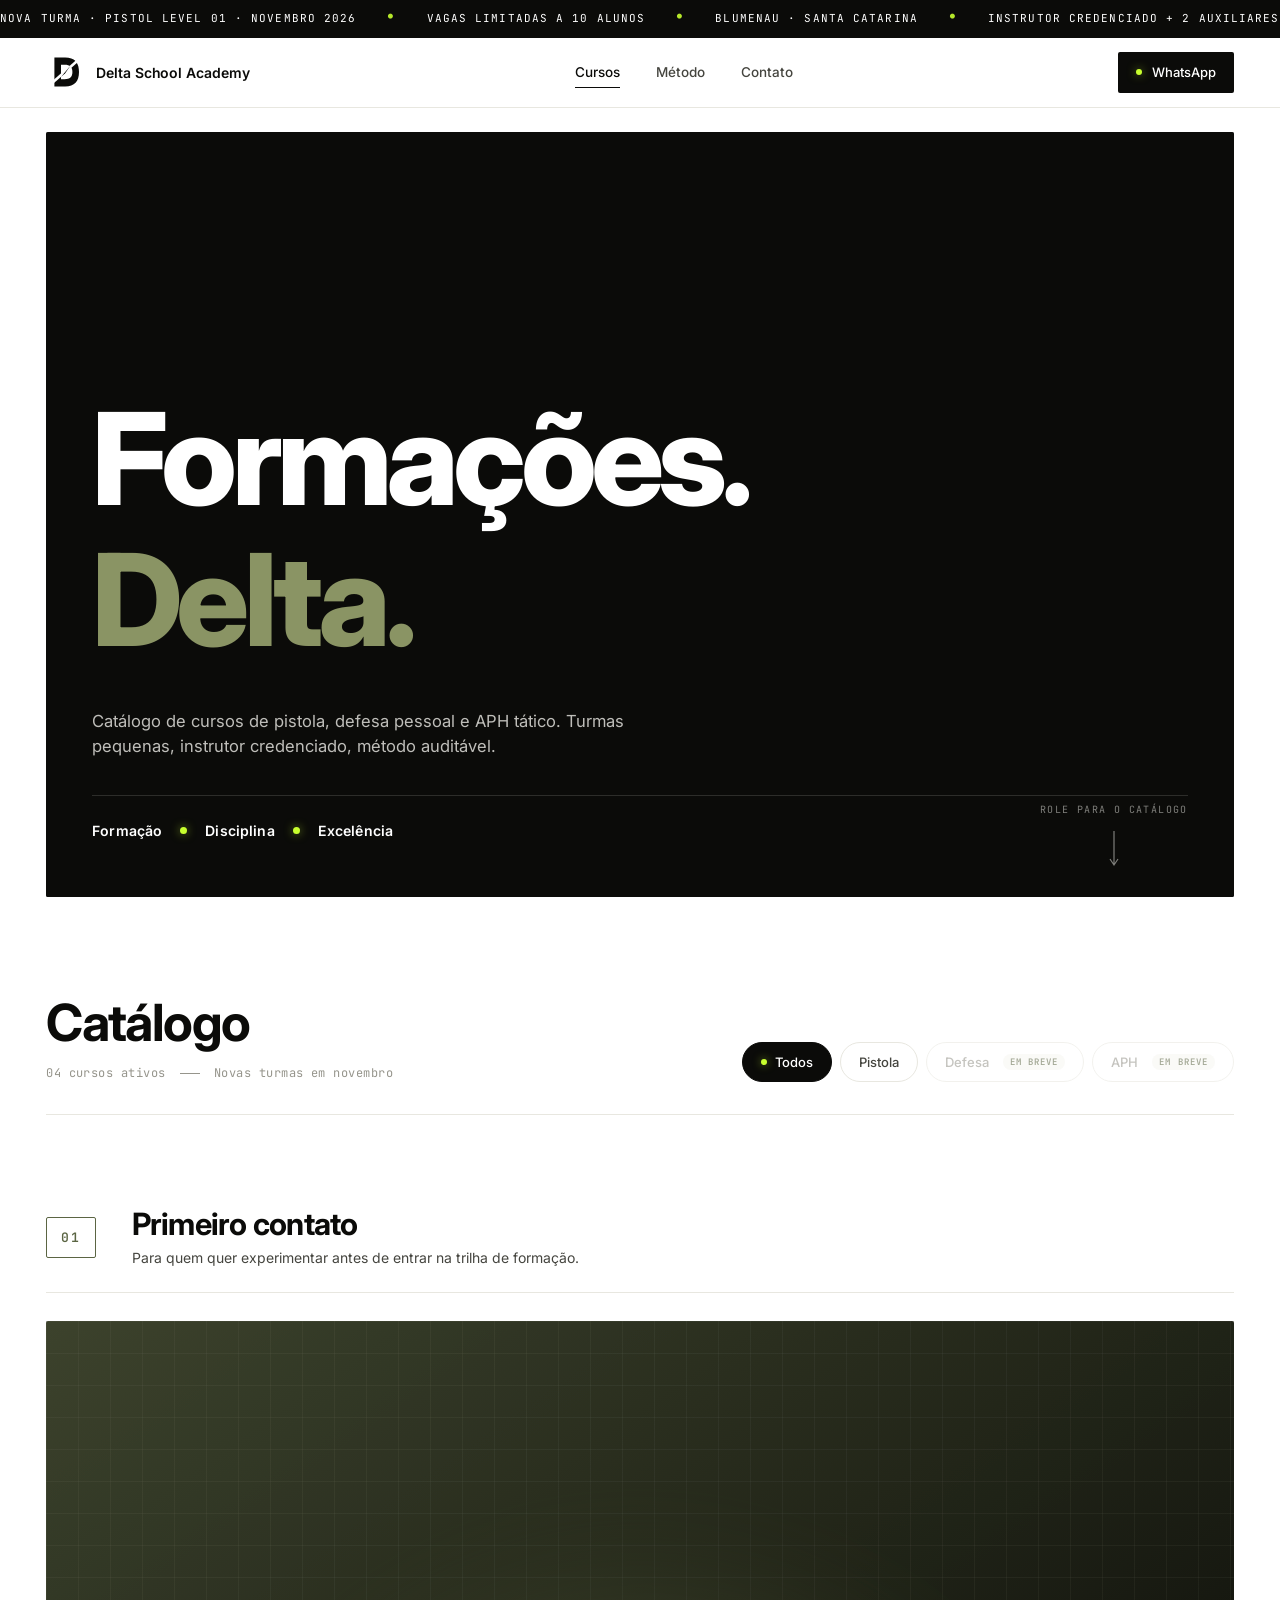
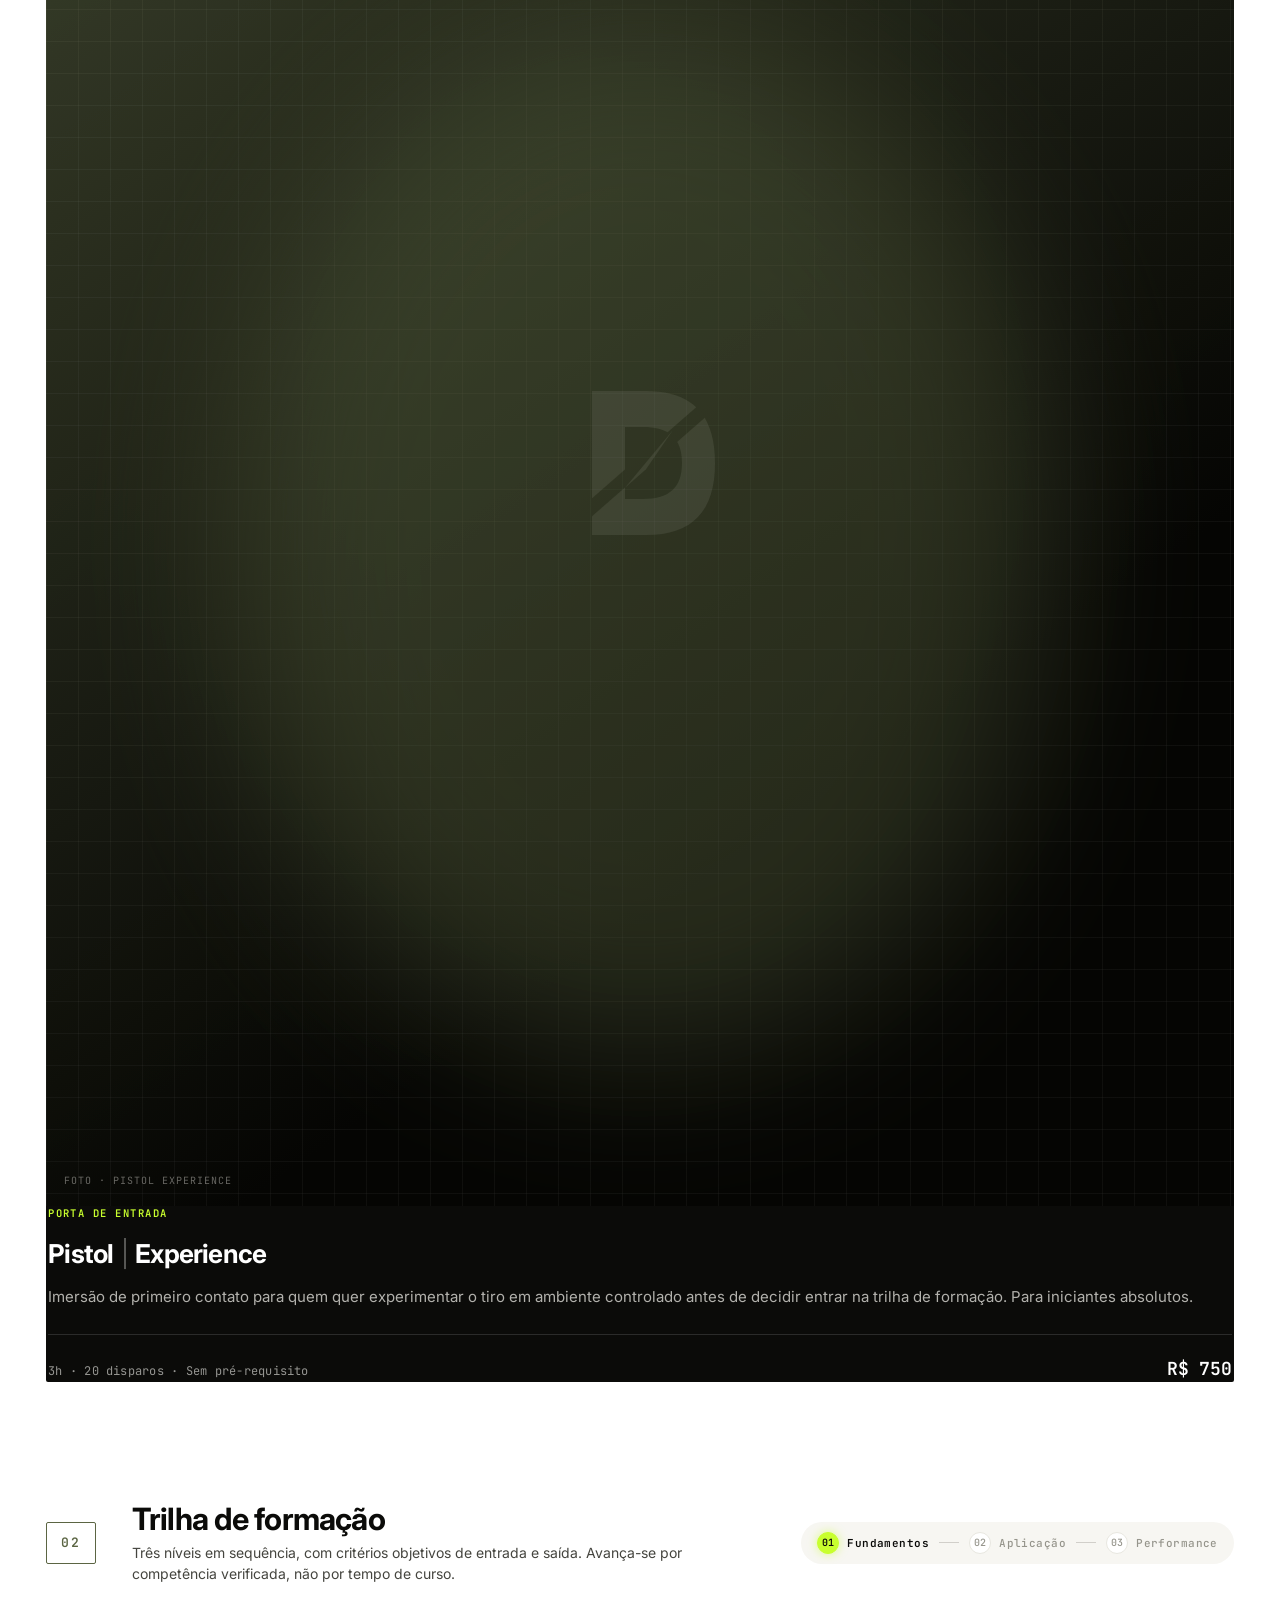
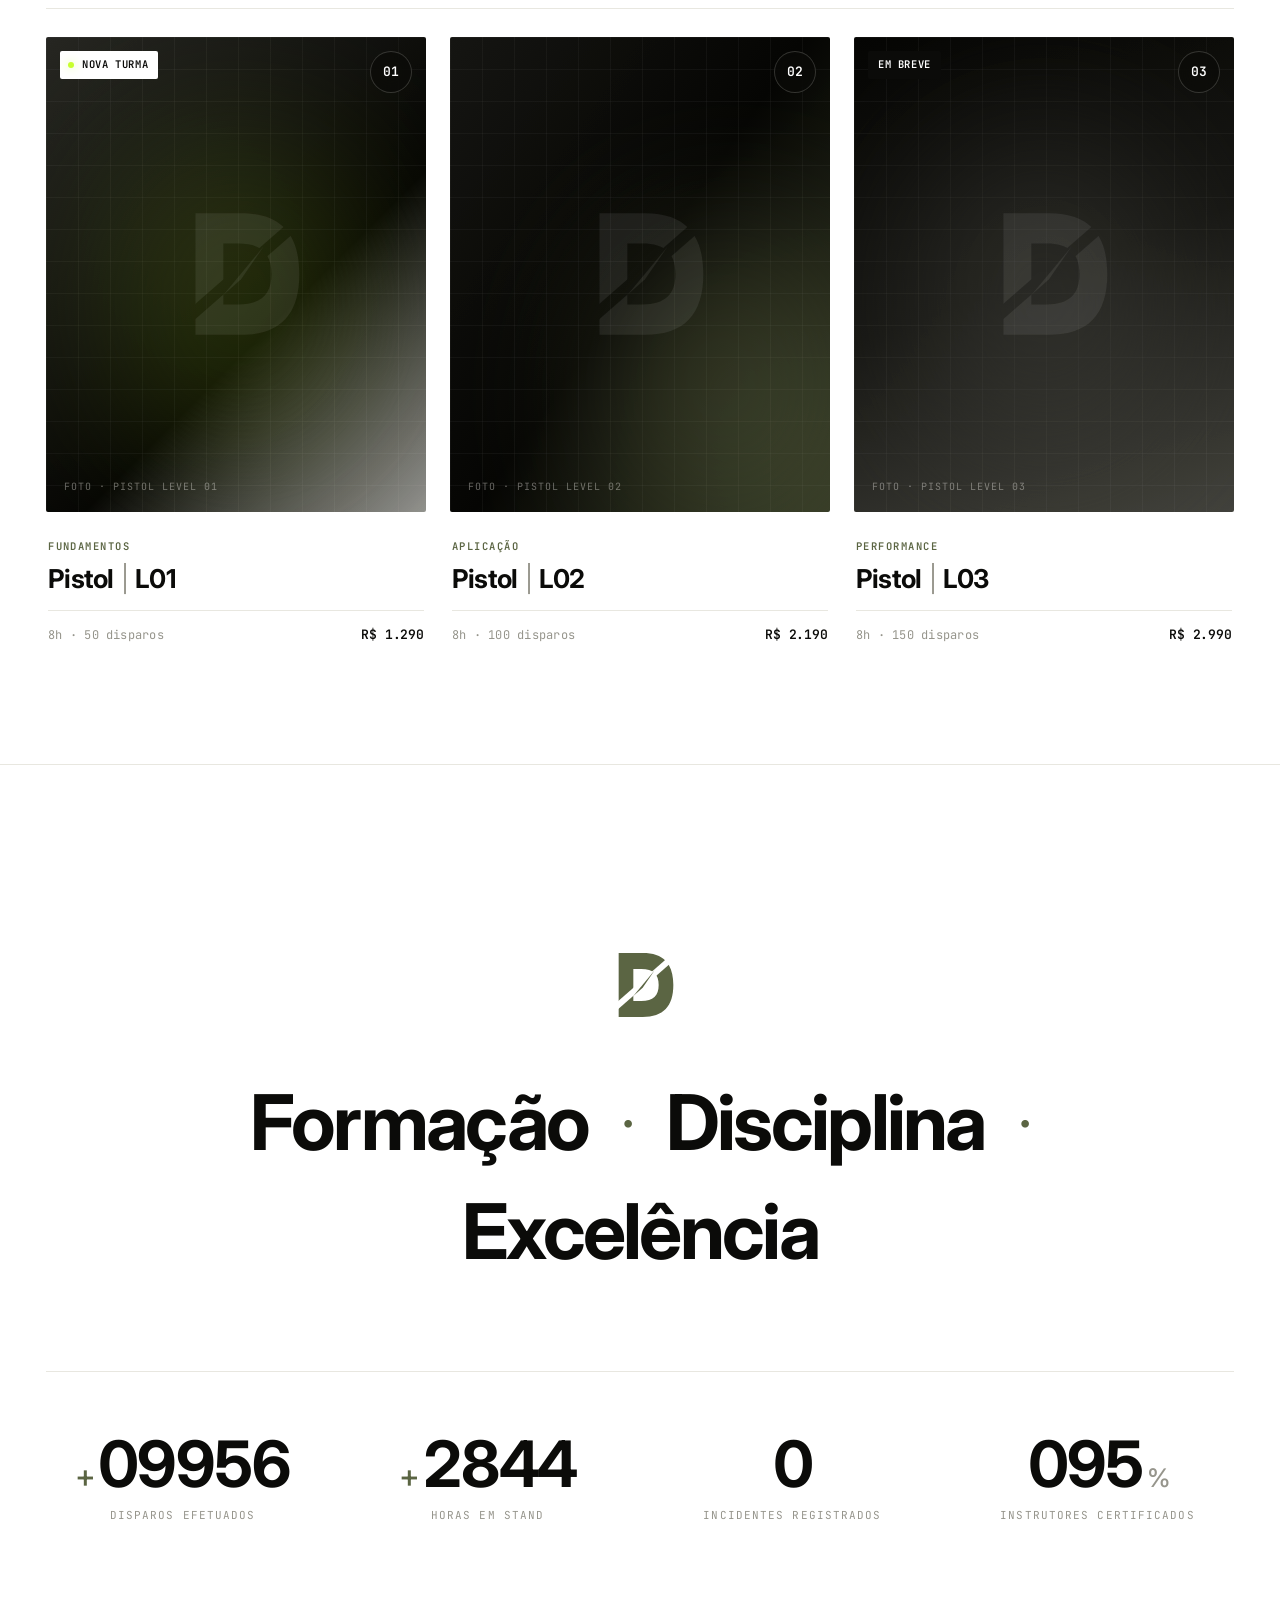
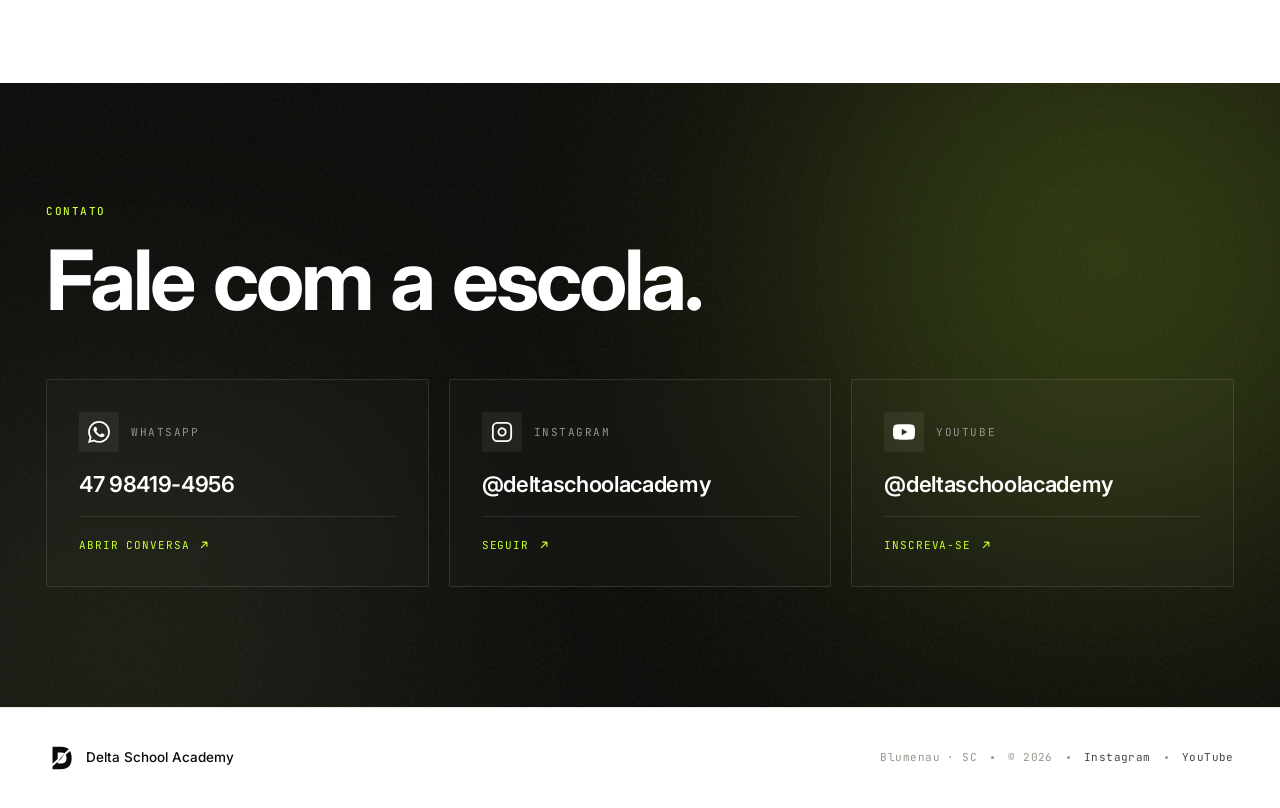
==== index.html @ 6f52a90b "Add files via upload" ====
<!DOCTYPE html>
<html lang="pt-BR">
<head>
<meta charset="UTF-8">
<meta name="viewport" content="width=device-width, initial-scale=1.0">
<title>Delta School Academy</title>
<link rel="preconnect" href="https://fonts.googleapis.com">
<link rel="preconnect" href="https://fonts.gstatic.com" crossorigin>
<link rel="stylesheet" href="https://fonts.googleapis.com/css2?family=Inter:wght@300;400;500;600;700;800;900&family=JetBrains+Mono:wght@400;500;600&display=swap">
<link rel="stylesheet" href="styles.css">
</head>
<body>

<!-- Custom cursor -->
<div class="cursor" id="cursor">
  <div class="cursor-dot"></div>
  <div class="cursor-ring"></div>
</div>

<!-- Loading overlay -->
<div class="loader" id="loader">
  <div class="loader-bar"><div class="loader-fill"></div></div>
  <div class="loader-text">
    <span class="loader-brand">DELTA SCHOOL ACADEMY</span>
    <span class="loader-count" id="loaderCount">00</span>
  </div>
</div>

<!-- Marquee ticker -->
<div class="ticker">
  <div class="ticker-track">
    <span>Nova turma · Pistol Level 01 · Novembro 2026</span>
    <span class="ticker-dot">●</span>
    <span>Vagas limitadas a 10 alunos</span>
    <span class="ticker-dot">●</span>
    <span>Blumenau · Santa Catarina</span>
    <span class="ticker-dot">●</span>
    <span>Instrutor credenciado + 2 auxiliares</span>
    <span class="ticker-dot">●</span>
    <span>Nova turma · Pistol Level 01 · Novembro 2026</span>
    <span class="ticker-dot">●</span>
    <span>Vagas limitadas a 10 alunos</span>
    <span class="ticker-dot">●</span>
    <span>Blumenau · Santa Catarina</span>
    <span class="ticker-dot">●</span>
    <span>Instrutor credenciado + 2 auxiliares</span>
    <span class="ticker-dot">●</span>
  </div>
</div>

<header class="nav">
  <div class="nav-inner">
    <a href="index.html" class="brand">
      <svg class="brand-mark-svg" viewBox="0 0 120 120" xmlns="http://www.w3.org/2000/svg">
        <clipPath id="cu00"><polygon points="-12,-12 132,-12 132,-7.3 -12,118.4"/></clipPath>
        <clipPath id="cl00"><polygon points="-12,130.4 132,4.7 132,132 -12,132"/></clipPath>
        <path d="M28 12 H64 C95 12 110 28 110 60 C110 92 95 108 64 108 H28 Z M50 36 H62 C80 36 88 44 88 60 C88 76 80 84 62 84 H50 Z" fill-rule="evenodd" fill="currentColor" clip-path="url(#cu00)"/>
        <path d="M28 12 H64 C95 12 110 28 110 60 C110 92 95 108 64 108 H28 Z M50 36 H62 C80 36 88 44 88 60 C88 76 80 84 62 84 H50 Z" fill-rule="evenodd" fill="currentColor" clip-path="url(#cl00)"/>
        <polygon points="50,76.5 82,38 64,64.1" fill="currentColor"/>
      </svg>
      <span class="brand-wordmark">
        <span class="brand-name">Delta School Academy</span>
      </span>
    </a>
    <nav class="nav-links">
      <a href="index.html" class="active" data-hover>Cursos</a>
      <a href="#metodo" data-hover>Método</a>
      <a href="#contato" data-hover>Contato</a>
    </nav>
    <a href="https://wa.me/5547984194956" class="nav-cta" data-hover>
      <span class="dot-neon"></span>
      WhatsApp
    </a>
  </div>
</header>

<main>

  <!-- Vitrine hero -->
  <section class="vitrine">

    <!-- Hero cinematográfico com equipe -->
    <div class="hero-stage">
      <div class="hero-photos">
        <div class="hero-photo hero-photo-1" style="background-image: url('img/instrutor-1.jpg');"></div>
        <div class="hero-photo hero-photo-2" style="background-image: url('img/instrutor-3.jpg');"></div>
        <div class="hero-photo hero-photo-3" style="background-image: url('img/instrutor-2.jpg');"></div>
      </div>
      <div class="hero-overlay"></div>
      <div class="hero-content">
        <h1 class="hero-main">
          <span class="hero-line hero-line-1"><span>Formações.</span></span>
          <span class="hero-line hero-line-2"><span>Delta.</span></span>
        </h1>
        <p class="hero-lede fade-up delay-3">
          Catálogo de cursos de pistola, defesa pessoal e APH tático. Turmas pequenas, instrutor credenciado, método auditável.
        </p>
        <div class="hero-motto fade-up delay-3">
          <span class="motto-item">Formação</span>
          <span class="motto-dot"></span>
          <span class="motto-item">Disciplina</span>
          <span class="motto-dot"></span>
          <span class="motto-item">Excelência</span>
        </div>
      </div>
      <div class="hero-scroll fade-up delay-3">
        <span>Role para o catálogo</span>
        <svg width="12" height="40" viewBox="0 0 12 40" fill="none"><path d="M6 2 V 36 M2 30 L6 36 L10 30" stroke="currentColor" stroke-width="1.2"/></svg>
      </div>
    </div>

    <div class="vitrine-head">
      <div class="vitrine-head-left">
        <h2 class="vitrine-title-sm">Catálogo</h2>
        <div class="vitrine-sub">
          <span class="sub-count">04 cursos ativos</span>
          <span class="sub-sep"></span>
          <span class="sub-updated">Novas turmas em novembro</span>
        </div>
      </div>
      <div class="vitrine-head-right">
        <div class="filter-chips">
          <button class="chip active" data-hover>
            <span class="chip-dot"></span>
            Todos
          </button>
          <button class="chip" data-hover>Pistola</button>
          <button class="chip chip-soon" data-hover disabled>Defesa <span class="chip-soon-tag">em breve</span></button>
          <button class="chip chip-soon" data-hover disabled>APH <span class="chip-soon-tag">em breve</span></button>
        </div>
      </div>
    </div>

    <!-- Seção 01: Primeiro contato -->
    <div class="section-divider">
      <div class="divider-head">
        <span class="divider-tag">01</span>
        <div>
          <h3 class="divider-title">Primeiro contato</h3>
          <p class="divider-sub">Para quem quer experimentar antes de entrar na trilha de formação.</p>
        </div>
      </div>
    </div>

    <!-- Experience destacado em formato wide -->
    <div class="feature-grid">
      <a href="curso.html" class="product product-feature reveal" data-hover>
        <div class="product-media product-media-wide">
          <div class="product-img ph-2">
            <div class="ph-grid"></div>
            <div class="ph-glow"></div>
            <svg class="ph-mark" viewBox="0 0 120 120" xmlns="http://www.w3.org/2000/svg">
              <clipPath id="p2u"><polygon points="-12,-12 132,-12 132,-7.3 -12,118.4"/></clipPath>
              <clipPath id="p2l"><polygon points="-12,130.4 132,4.7 132,132 -12,132"/></clipPath>
              <path d="M28 12 H64 C95 12 110 28 110 60 C110 92 95 108 64 108 H28 Z M50 36 H62 C80 36 88 44 88 60 C88 76 80 84 62 84 H50 Z" fill-rule="evenodd" fill="currentColor" clip-path="url(#p2u)"/>
              <path d="M28 12 H64 C95 12 110 28 110 60 C110 92 95 108 64 108 H28 Z M50 36 H62 C80 36 88 44 88 60 C88 76 80 84 62 84 H50 Z" fill-rule="evenodd" fill="currentColor" clip-path="url(#p2l)"/>
              <polygon points="50,76.5 82,38 64,64.1" fill="currentColor"/>
            </svg>
            <span class="ph-label">foto · pistol experience</span>
          </div>
          <div class="product-overlay">
            <span class="product-hover-cta">
              Ver curso
              <svg width="14" height="14" viewBox="0 0 24 24" fill="none" stroke="currentColor" stroke-width="2"><path d="M7 17L17 7M17 7H9M17 7V15"/></svg>
            </span>
          </div>
        </div>
        <div class="product-info product-info-feature">
          <span class="product-kicker">Porta de entrada</span>
          <h3 class="product-name product-name-xl">
            Pistol <span class="pipe">|</span> Experience
          </h3>
          <p class="product-feature-desc">Imersão de primeiro contato para quem quer experimentar o tiro em ambiente controlado antes de decidir entrar na trilha de formação. Para iniciantes absolutos.</p>
          <div class="product-foot">
            <span class="product-duration">3h · 20 disparos · Sem pré-requisito</span>
            <span class="product-price">R$ 750</span>
          </div>
        </div>
      </a>
    </div>

    <!-- Seção 02: Trilha -->
    <div class="section-divider section-divider-trilha">
      <div class="divider-head">
        <span class="divider-tag">02</span>
        <div>
          <h3 class="divider-title">Trilha de formação</h3>
          <p class="divider-sub">Três níveis em sequência, com critérios objetivos de entrada e saída. Avança-se por competência verificada, não por tempo de curso.</p>
        </div>
        <div class="divider-track">
          <span class="track-step active"><span class="track-num">01</span>Fundamentos</span>
          <span class="track-line"></span>
          <span class="track-step"><span class="track-num">02</span>Aplicação</span>
          <span class="track-line"></span>
          <span class="track-step"><span class="track-num">03</span>Performance</span>
        </div>
      </div>
    </div>

    <div class="vitrine-grid vitrine-grid-trilha">

      <!-- Level 01 -->
      <a href="curso.html" class="product reveal" data-hover style="--i: 0">
        <div class="product-media">
          <div class="product-badge">
            <span class="dot-neon pulse"></span>
            Nova turma
          </div>
          <div class="product-img ph-1">
            <div class="ph-grid"></div>
            <div class="ph-glow"></div>
            <svg class="ph-mark" viewBox="0 0 120 120" xmlns="http://www.w3.org/2000/svg">
              <clipPath id="p1u"><polygon points="-12,-12 132,-12 132,-7.3 -12,118.4"/></clipPath>
              <clipPath id="p1l"><polygon points="-12,130.4 132,4.7 132,132 -12,132"/></clipPath>
              <path d="M28 12 H64 C95 12 110 28 110 60 C110 92 95 108 64 108 H28 Z M50 36 H62 C80 36 88 44 88 60 C88 76 80 84 62 84 H50 Z" fill-rule="evenodd" fill="currentColor" clip-path="url(#p1u)"/>
              <path d="M28 12 H64 C95 12 110 28 110 60 C110 92 95 108 64 108 H28 Z M50 36 H62 C80 36 88 44 88 60 C88 76 80 84 62 84 H50 Z" fill-rule="evenodd" fill="currentColor" clip-path="url(#p1l)"/>
              <polygon points="50,76.5 82,38 64,64.1" fill="currentColor"/>
            </svg>
            <span class="ph-label">foto · pistol level 01</span>
          </div>
          <div class="product-overlay">
            <span class="product-hover-cta">
              Ver curso
              <svg width="14" height="14" viewBox="0 0 24 24" fill="none" stroke="currentColor" stroke-width="2"><path d="M7 17L17 7M17 7H9M17 7V15"/></svg>
            </span>
          </div>
          <div class="product-level-mark"><span>01</span></div>
        </div>
        <div class="product-info">
          <span class="product-kicker">Fundamentos</span>
          <h3 class="product-name">
            Pistol <span class="pipe">|</span> L01
          </h3>
          <div class="product-foot">
            <span class="product-duration">8h · 50 disparos</span>
            <span class="product-price">R$ 1.290</span>
          </div>
        </div>
      </a>

      <!-- Level 02 -->
      <a href="curso.html" class="product reveal" data-hover style="--i: 1">
        <div class="product-media">
          <div class="product-img ph-3">
            <div class="ph-grid"></div>
            <div class="ph-glow"></div>
            <svg class="ph-mark" viewBox="0 0 120 120" xmlns="http://www.w3.org/2000/svg">
              <clipPath id="p3u"><polygon points="-12,-12 132,-12 132,-7.3 -12,118.4"/></clipPath>
              <clipPath id="p3l"><polygon points="-12,130.4 132,4.7 132,132 -12,132"/></clipPath>
              <path d="M28 12 H64 C95 12 110 28 110 60 C110 92 95 108 64 108 H28 Z M50 36 H62 C80 36 88 44 88 60 C88 76 80 84 62 84 H50 Z" fill-rule="evenodd" fill="currentColor" clip-path="url(#p3u)"/>
              <path d="M28 12 H64 C95 12 110 28 110 60 C110 92 95 108 64 108 H28 Z M50 36 H62 C80 36 88 44 88 60 C88 76 80 84 62 84 H50 Z" fill-rule="evenodd" fill="currentColor" clip-path="url(#p3l)"/>
              <polygon points="50,76.5 82,38 64,64.1" fill="currentColor"/>
            </svg>
            <span class="ph-label">foto · pistol level 02</span>
          </div>
          <div class="product-overlay">
            <span class="product-hover-cta">
              Ver curso
              <svg width="14" height="14" viewBox="0 0 24 24" fill="none" stroke="currentColor" stroke-width="2"><path d="M7 17L17 7M17 7H9M17 7V15"/></svg>
            </span>
          </div>
          <div class="product-level-mark"><span>02</span></div>
        </div>
        <div class="product-info">
          <span class="product-kicker">Aplicação</span>
          <h3 class="product-name">
            Pistol <span class="pipe">|</span> L02
          </h3>
          <div class="product-foot">
            <span class="product-duration">8h · 100 disparos</span>
            <span class="product-price">R$ 2.190</span>
          </div>
        </div>
      </a>

      <!-- Level 03 -->
      <a href="curso.html" class="product reveal" data-hover style="--i: 2">
        <div class="product-media">
          <div class="product-badge product-badge-dark">Em breve</div>
          <div class="product-img ph-4">
            <div class="ph-grid"></div>
            <div class="ph-glow"></div>
            <svg class="ph-mark" viewBox="0 0 120 120" xmlns="http://www.w3.org/2000/svg">
              <clipPath id="p4u"><polygon points="-12,-12 132,-12 132,-7.3 -12,118.4"/></clipPath>
              <clipPath id="p4l"><polygon points="-12,130.4 132,4.7 132,132 -12,132"/></clipPath>
              <path d="M28 12 H64 C95 12 110 28 110 60 C110 92 95 108 64 108 H28 Z M50 36 H62 C80 36 88 44 88 60 C88 76 80 84 62 84 H50 Z" fill-rule="evenodd" fill="currentColor" clip-path="url(#p4u)"/>
              <path d="M28 12 H64 C95 12 110 28 110 60 C110 92 95 108 64 108 H28 Z M50 36 H62 C80 36 88 44 88 60 C88 76 80 84 62 84 H50 Z" fill-rule="evenodd" fill="currentColor" clip-path="url(#p4l)"/>
              <polygon points="50,76.5 82,38 64,64.1" fill="currentColor"/>
            </svg>
            <span class="ph-label">foto · pistol level 03</span>
          </div>
          <div class="product-overlay">
            <span class="product-hover-cta">
              Ver curso
              <svg width="14" height="14" viewBox="0 0 24 24" fill="none" stroke="currentColor" stroke-width="2"><path d="M7 17L17 7M17 7H9M17 7V15"/></svg>
            </span>
          </div>
          <div class="product-level-mark"><span>03</span></div>
        </div>
        <div class="product-info">
          <span class="product-kicker">Performance</span>
          <h3 class="product-name">
            Pistol <span class="pipe">|</span> L03
          </h3>
          <div class="product-foot">
            <span class="product-duration">8h · 150 disparos</span>
            <span class="product-price">R$ 2.990</span>
          </div>
        </div>
      </a>

    </div>

  </section>

  <!-- Big statement -->
  <section class="statement" id="metodo">
    <div class="statement-inner">
      <div class="statement-mark reveal">
        <svg viewBox="0 0 120 120" xmlns="http://www.w3.org/2000/svg">
          <clipPath id="scu"><polygon points="-12,-12 132,-12 132,-7.3 -12,118.4"/></clipPath>
          <clipPath id="scl"><polygon points="-12,130.4 132,4.7 132,132 -12,132"/></clipPath>
          <path d="M28 12 H64 C95 12 110 28 110 60 C110 92 95 108 64 108 H28 Z M50 36 H62 C80 36 88 44 88 60 C88 76 80 84 62 84 H50 Z" fill-rule="evenodd" fill="currentColor" clip-path="url(#scu)"/>
          <path d="M28 12 H64 C95 12 110 28 110 60 C110 92 95 108 64 108 H28 Z M50 36 H62 C80 36 88 44 88 60 C88 76 80 84 62 84 H50 Z" fill-rule="evenodd" fill="currentColor" clip-path="url(#scl)"/>
          <polygon points="50,76.5 82,38 64,64.1" fill="currentColor"/>
        </svg>
      </div>
      <h2 class="statement-text motto">
        <span class="motto-word">Formação</span>
        <span class="motto-sep">·</span>
        <span class="motto-word">Disciplina</span>
        <span class="motto-sep">·</span>
        <span class="motto-word">Excelência</span>
      </h2>
      <div class="statement-numbers">
        <div class="stat-item reveal">
          <span class="stat-num"><span class="stat-plus">+</span><span data-count="10500">00000</span></span>
          <span class="stat-label">Disparos efetuados</span>
        </div>
        <div class="stat-item reveal">
          <span class="stat-num"><span class="stat-plus">+</span><span data-count="3000">0000</span></span>
          <span class="stat-label">Horas em stand</span>
        </div>
        <div class="stat-item reveal">
          <span class="stat-num"><span data-count="0">0</span></span>
          <span class="stat-label">Incidentes registrados</span>
        </div>
        <div class="stat-item reveal">
          <span class="stat-num"><span data-count="100">000</span><span class="stat-pct">%</span></span>
          <span class="stat-label">Instrutores certificados</span>
        </div>
      </div>
    </div>
  </section>

  <!-- Contact strip with neon accent -->
  <section class="strip-contact" id="contato">
    <div class="strip-bg">
      <div class="noise"></div>
    </div>
    <div class="strip-inner">
      <div class="strip-top">
        <span class="eyebrow eyebrow-neon">Contato</span>
        <h2 class="strip-title split-words">Fale com a escola.</h2>
      </div>

      <div class="contact-row">
        <a href="https://wa.me/5547984194956" class="contact-item" data-hover>
          <div class="contact-item-head">
            <span class="contact-ico">
              <svg width="22" height="22" viewBox="0 0 24 24" fill="currentColor"><path d="M17.472 14.382c-.297-.149-1.758-.867-2.03-.967-.273-.099-.471-.148-.67.15-.197.297-.767.966-.94 1.164-.173.199-.347.223-.644.075-.297-.15-1.255-.463-2.39-1.475-.883-.788-1.48-1.761-1.653-2.059-.173-.297-.018-.458.13-.606.134-.133.298-.347.446-.52.149-.174.198-.298.298-.497.099-.198.05-.371-.025-.52-.075-.149-.669-1.612-.916-2.207-.242-.579-.487-.5-.669-.51-.173-.008-.371-.01-.57-.01-.198 0-.52.074-.792.372-.272.297-1.04 1.016-1.04 2.479 0 1.462 1.065 2.875 1.213 3.074.149.198 2.096 3.2 5.077 4.487.709.306 1.263.489 1.694.625.712.227 1.36.195 1.871.118.571-.085 1.758-.719 2.006-1.413.248-.694.248-1.289.173-1.413-.074-.124-.272-.198-.57-.347m-5.421 7.403h-.004a9.87 9.87 0 01-5.031-1.378l-.361-.214-3.741.982.998-3.648-.235-.374a9.86 9.86 0 01-1.51-5.26c.001-5.45 4.436-9.884 9.888-9.884 2.64 0 5.122 1.03 6.988 2.898a9.825 9.825 0 012.893 6.994c-.003 5.45-4.437 9.884-9.885 9.884m8.413-18.297A11.815 11.815 0 0012.05 0C5.495 0 .16 5.335.157 11.892c0 2.096.547 4.142 1.588 5.945L.057 24l6.305-1.654a11.882 11.882 0 005.683 1.448h.005c6.554 0 11.89-5.335 11.893-11.893a11.821 11.821 0 00-3.48-8.413z"/></svg>
            </span>
            <span class="contact-label">WhatsApp</span>
          </div>
          <span class="contact-value">47 98419-4956</span>
          <span class="contact-cta">
            Abrir conversa
            <svg width="14" height="14" viewBox="0 0 24 24" fill="none" stroke="currentColor" stroke-width="2"><path d="M7 17L17 7M17 7H9M17 7V15"/></svg>
          </span>
        </a>

        <a href="https://instagram.com/deltaschoolacademy" target="_blank" rel="noopener" class="contact-item" data-hover>
          <div class="contact-item-head">
            <span class="contact-ico">
              <svg width="22" height="22" viewBox="0 0 24 24" fill="none" stroke="currentColor" stroke-width="2"><rect x="2" y="2" width="20" height="20" rx="5"/><path d="M16 11.37A4 4 0 1112.63 8 4 4 0 0116 11.37z"/><line x1="17.5" y1="6.5" x2="17.51" y2="6.5"/></svg>
            </span>
            <span class="contact-label">Instagram</span>
          </div>
          <span class="contact-value">@deltaschoolacademy</span>
          <span class="contact-cta">
            Seguir
            <svg width="14" height="14" viewBox="0 0 24 24" fill="none" stroke="currentColor" stroke-width="2"><path d="M7 17L17 7M17 7H9M17 7V15"/></svg>
          </span>
        </a>

        <a href="https://youtube.com/@deltaschoolacademy" target="_blank" rel="noopener" class="contact-item" data-hover>
          <div class="contact-item-head">
            <span class="contact-ico">
              <svg width="22" height="22" viewBox="0 0 24 24" fill="currentColor"><path d="M23.498 6.186a3.016 3.016 0 00-2.122-2.136C19.505 3.545 12 3.545 12 3.545s-7.505 0-9.377.505A3.017 3.017 0 00.502 6.186C0 8.07 0 12 0 12s0 3.93.502 5.814a3.016 3.016 0 002.122 2.136c1.871.505 9.376.505 9.376.505s7.505 0 9.377-.505a3.015 3.015 0 002.122-2.136C24 15.93 24 12 24 12s0-3.93-.502-5.814zM9.545 15.568V8.432L15.818 12l-6.273 3.568z"/></svg>
            </span>
            <span class="contact-label">YouTube</span>
          </div>
          <span class="contact-value">@deltaschoolacademy</span>
          <span class="contact-cta">
            Inscreva-se
            <svg width="14" height="14" viewBox="0 0 24 24" fill="none" stroke="currentColor" stroke-width="2"><path d="M7 17L17 7M17 7H9M17 7V15"/></svg>
          </span>
        </a>
      </div>
    </div>
  </section>

</main>

<footer class="footer-min">
  <div class="footer-min-inner">
    <div class="footer-min-brand">
      <svg class="brand-mark-svg sm" viewBox="0 0 120 120" xmlns="http://www.w3.org/2000/svg">
        <clipPath id="fcu"><polygon points="-12,-12 132,-12 132,-7.3 -12,118.4"/></clipPath>
        <clipPath id="fcl"><polygon points="-12,130.4 132,4.7 132,132 -12,132"/></clipPath>
        <path d="M28 12 H64 C95 12 110 28 110 60 C110 92 95 108 64 108 H28 Z M50 36 H62 C80 36 88 44 88 60 C88 76 80 84 62 84 H50 Z" fill-rule="evenodd" fill="currentColor" clip-path="url(#fcu)"/>
        <path d="M28 12 H64 C95 12 110 28 110 60 C110 92 95 108 64 108 H28 Z M50 36 H62 C80 36 88 44 88 60 C88 76 80 84 62 84 H50 Z" fill-rule="evenodd" fill="currentColor" clip-path="url(#fcl)"/>
        <polygon points="50,76.5 82,38 64,64.1" fill="currentColor"/>
      </svg>
      <span>Delta School Academy</span>
    </div>
    <div class="footer-min-meta">
      <span>Blumenau · SC</span>
      <span class="dot-sep"></span>
      <span>© 2026</span>
      <span class="dot-sep"></span>
      <a href="https://instagram.com/deltaschoolacademy" target="_blank" data-hover>Instagram</a>
      <span class="dot-sep"></span>
      <a href="https://youtube.com/@deltaschoolacademy" target="_blank" data-hover>YouTube</a>
    </div>
  </div>
</footer>

<script src="script.js"></script>

</body>
</html>
---- styles.css ----
/* ============================================
   Delta School Academy — Vitrine v3
   Animated · minimalist · white dominant
   ============================================ */
:root {
  --ink: #0B0B09;
  --ink-soft: #45453F;
  --ink-mute: #96958C;
  --paper: #FFFFFF;
  --paper-dim: #F7F6F2;
  --paper-line: #ECEBE4;
  --olive: #5B6543;
  --olive-light: #8A9464;
  --olive-dim: #3F4530;
  --neon: #C8FF2E;
  --neon-glow: rgba(200, 255, 46, 0.55);
  --line: #E8E7E0;

  --f-sans: 'Inter', 'Helvetica Neue', Helvetica, Arial, sans-serif;
  --f-mono: 'JetBrains Mono', ui-monospace, Menlo, Consolas, monospace;

  --max-w: 1480px;
  --gutter: clamp(20px, 3.6vw, 56px);
  --ease: cubic-bezier(0.65, 0.05, 0.36, 1);
  --ease-out: cubic-bezier(0.16, 1, 0.3, 1);
  --ease-smooth: cubic-bezier(0.25, 1, 0.5, 1);
}

* { box-sizing: border-box; margin: 0; padding: 0; }
html { scroll-behavior: smooth; }

body {
  background: var(--paper);
  color: var(--ink);
  font-family: var(--f-sans);
  font-weight: 400;
  font-size: 16px;
  line-height: 1.5;
  -webkit-font-smoothing: antialiased;
  -moz-osx-font-smoothing: grayscale;
  text-rendering: optimizeLegibility;
  overflow-x: hidden;
}

.cursor { display: none !important; }

a { color: inherit; text-decoration: none; }
img, svg { max-width: 100%; display: block; }
button { font-family: inherit; cursor: pointer; border: none; background: none; color: inherit; }

/* ============================================
   Custom cursor
   ============================================ */
.cursor {
  position: fixed;
  top: 0; left: 0;
  pointer-events: none;
  z-index: 10000;
  mix-blend-mode: difference;
}
.cursor-dot {
  position: absolute;
  top: 0; left: 0;
  width: 6px; height: 6px;
  background: var(--paper);
  border-radius: 50%;
  transform: translate(-50%, -50%);
  transition: transform 150ms var(--ease-out), background 150ms ease;
}
.cursor-ring {
  position: absolute;
  top: 0; left: 0;
  width: 36px; height: 36px;
  border: 1px solid var(--paper);
  border-radius: 50%;
  transform: translate(-50%, -50%);
  transition: transform 400ms var(--ease-out), width 300ms var(--ease-out), height 300ms var(--ease-out), border-color 300ms ease;
}
.cursor.hover .cursor-ring {
  width: 60px; height: 60px;
  border-color: var(--neon);
}
.cursor.hover .cursor-dot {
  background: var(--neon);
}

/* ============================================
   Loader
   ============================================ */
.loader {
  position: fixed;
  inset: 0;
  background: var(--paper);
  z-index: 9999;
  display: flex;
  flex-direction: column;
  justify-content: flex-end;
  padding: 48px var(--gutter);
  transition: opacity 600ms var(--ease), visibility 600ms;
}
.loader.done {
  opacity: 0;
  visibility: hidden;
  pointer-events: none;
}
.loader-bar {
  width: 100%;
  height: 1px;
  background: var(--line);
  margin-bottom: 20px;
  overflow: hidden;
}
.loader-fill {
  width: 0%;
  height: 100%;
  background: var(--ink);
  transition: width 1600ms var(--ease-smooth);
}
.loader.loading .loader-fill { width: 100%; }
.loader-text {
  display: flex;
  justify-content: space-between;
  font-family: var(--f-mono);
  font-size: 11px;
  letter-spacing: 0.12em;
  color: var(--ink);
  text-transform: uppercase;
}

/* ============================================
   Ticker
   ============================================ */
.ticker {
  background: var(--ink);
  color: var(--paper);
  overflow: hidden;
  position: relative;
  padding: 10px 0;
  border-bottom: 1px solid var(--ink);
}
.ticker-track {
  display: flex;
  gap: 32px;
  white-space: nowrap;
  animation: ticker-scroll 40s linear infinite;
  font-family: var(--f-mono);
  font-size: 11px;
  letter-spacing: 0.1em;
  text-transform: uppercase;
}
.ticker-dot { color: var(--neon); font-size: 8px; opacity: 0.9; }
@keyframes ticker-scroll {
  0% { transform: translateX(0); }
  100% { transform: translateX(-50%); }
}

/* ============================================
   Shared
   ============================================ */
.brand-mark-svg {
  width: 36px;
  height: 36px;
  color: var(--ink);
  flex-shrink: 0;
}
.brand-mark-svg.sm { width: 28px; height: 28px; }

.eyebrow {
  display: inline-block;
  font-family: var(--f-mono);
  font-size: 11px;
  font-weight: 500;
  letter-spacing: 0.14em;
  color: var(--olive);
  text-transform: uppercase;
}
.eyebrow-neon { color: var(--neon); }

.dot-neon {
  display: inline-block;
  width: 6px; height: 6px;
  border-radius: 50%;
  background: var(--neon);
  box-shadow: 0 0 10px var(--neon-glow);
  flex-shrink: 0;
}
.dot-neon.pulse {
  animation: pulse 1.6s ease-in-out infinite;
}
@keyframes pulse {
  0%, 100% { box-shadow: 0 0 8px var(--neon-glow); opacity: 1; }
  50% { box-shadow: 0 0 18px var(--neon-glow), 0 0 30px var(--neon-glow); opacity: 0.85; }
}
.dot-sep {
  display: inline-block;
  width: 3px; height: 3px;
  border-radius: 50%;
  background: var(--ink-mute);
}

/* ============================================
   Nav
   ============================================ */
.nav {
  position: sticky;
  top: 0;
  z-index: 100;
  background: rgba(255, 255, 255, 0.9);
  backdrop-filter: blur(20px) saturate(180%);
  -webkit-backdrop-filter: blur(20px) saturate(180%);
  border-bottom: 1px solid var(--line);
}
.nav-inner {
  max-width: var(--max-w);
  margin: 0 auto;
  padding: 14px var(--gutter);
  display: grid;
  grid-template-columns: auto 1fr auto;
  align-items: center;
  gap: 32px;
}
.brand {
  display: flex; align-items: center; gap: 14px;
  transition: opacity 160ms ease;
}
.brand:hover { opacity: 0.75; }
.brand-wordmark {
  display: flex; flex-direction: column; line-height: 1.1;
}
.brand-name {
  font-size: 14px; font-weight: 600; letter-spacing: -0.005em;
  color: var(--ink);
}
.nav-links {
  display: flex; gap: 36px; justify-content: center;
}
.nav-links a {
  font-size: 13.5px; font-weight: 500;
  color: var(--ink-soft);
  position: relative;
  padding: 6px 0;
  transition: color 200ms ease;
}
.nav-links a:hover { color: var(--ink); }
.nav-links a.active { color: var(--ink); }
.nav-links a.active::after {
  content: '';
  position: absolute;
  bottom: 0; left: 0;
  width: 100%; height: 1px;
  background: var(--ink);
  transform-origin: left;
  animation: line-in 600ms var(--ease-out) 1.8s both;
}
@keyframes line-in {
  from { transform: scaleX(0); }
  to { transform: scaleX(1); }
}

.nav-cta {
  display: inline-flex; align-items: center; gap: 10px;
  font-size: 13px; font-weight: 500;
  padding: 11px 18px;
  background: var(--ink);
  color: var(--paper);
  border-radius: 2px;
  transition: all 200ms var(--ease);
  position: relative;
  overflow: hidden;
}
.nav-cta::before {
  content: '';
  position: absolute;
  inset: 0;
  background: var(--olive);
  transform: translateY(100%);
  transition: transform 300ms var(--ease);
}
.nav-cta:hover::before { transform: translateY(0); }
.nav-cta > * { position: relative; z-index: 1; }

@media (max-width: 820px) {
  .nav-links { display: none; }
  .nav-inner { grid-template-columns: auto 1fr; }
}

/* ============================================
   Reveal / fade animations
   ============================================ */
.reveal {
  opacity: 0;
  transform: translateY(32px);
  transition: opacity 900ms var(--ease-out), transform 900ms var(--ease-out);
}
.reveal.in {
  opacity: 1;
  transform: translateY(0);
}
.reveal[style*="--i"] { transition-delay: calc(var(--i) * 80ms); }

.fade-up {
  opacity: 0;
  transform: translateY(20px);
  animation: fade-up 1s var(--ease-out) 1.8s forwards;
}
.fade-up.delay-2 { animation-delay: 2s; }
.fade-up.delay-3 { animation-delay: 2.1s; }
@keyframes fade-up {
  to { opacity: 1; transform: translateY(0); }
}

/* Word mask reveal */
.word {
  display: inline-block;
  overflow: hidden;
  vertical-align: top;
}
.word > span {
  display: inline-block;
  transform: translateY(110%);
  animation: word-up 1.1s var(--ease-out) 1.8s forwards;
}
@keyframes word-up {
  to { transform: translateY(0); }
}

/* Split words (manual class in JS to split headings) */
.split-words .sw-word {
  display: inline-block;
  overflow: hidden;
  vertical-align: top;
  margin-right: 0.22em;
}
.split-words .sw-word .sw-inner {
  display: inline-block;
  transform: translateY(110%);
  opacity: 0;
  transition: transform 900ms var(--ease-out), opacity 700ms ease;
}
.split-words.in .sw-word .sw-inner {
  transform: translateY(0);
  opacity: 1;
}
.split-words.in .sw-word:nth-child(1) .sw-inner { transition-delay: 0ms; }
.split-words.in .sw-word:nth-child(2) .sw-inner { transition-delay: 80ms; }
.split-words.in .sw-word:nth-child(3) .sw-inner { transition-delay: 160ms; }
.split-words.in .sw-word:nth-child(4) .sw-inner { transition-delay: 240ms; }
.split-words.in .sw-word:nth-child(5) .sw-inner { transition-delay: 320ms; }
.split-words.in .sw-word:nth-child(6) .sw-inner { transition-delay: 400ms; }
.split-words.in .sw-word:nth-child(7) .sw-inner { transition-delay: 480ms; }

/* ============================================
   Vitrine
   ============================================ */
.vitrine {
  max-width: var(--max-w);
  margin: 0 auto;
  padding: 0 var(--gutter) 120px;
}

/* ============================================
   Hero cinematográfico
   ============================================ */
.hero-stage {
  position: relative;
  width: 100%;
  height: 85vh;
  min-height: 640px;
  max-height: 820px;
  margin: 24px 0 100px;
  overflow: hidden;
  background: var(--ink);
  border-radius: 2px;
}
.hero-photos {
  position: absolute;
  inset: 0;
  display: grid;
  grid-template-columns: 1fr 1.2fr 1fr;
  gap: 2px;
}
.hero-photo {
  position: relative;
  background-size: cover;
  background-position: center top;
  filter: brightness(0.75) contrast(1.1) saturate(0.9);
  transform: translateY(60px);
  opacity: 0;
  transition: transform 1800ms var(--ease-out), opacity 1400ms ease;
  transition-delay: calc(var(--delay, 0) * 180ms);
}
.hero-photo.in {
  transform: translateY(0);
  opacity: 1;
}
.hero-photo-1 { --delay: 0; background-position: center 20%; }
.hero-photo-2 { --delay: 1; background-position: center 15%; filter: brightness(0.85) contrast(1.15); }
.hero-photo-3 { --delay: 2; background-position: center 20%; }

.hero-overlay {
  position: absolute;
  inset: 0;
  background:
    linear-gradient(to bottom, rgba(11, 11, 9, 0.35) 0%, rgba(11, 11, 9, 0.1) 40%, rgba(11, 11, 9, 0.85) 100%),
    linear-gradient(to right, rgba(11, 11, 9, 0.4) 0%, rgba(11, 11, 9, 0.0) 30%, rgba(11, 11, 9, 0.0) 70%, rgba(11, 11, 9, 0.4) 100%);
  pointer-events: none;
}

.hero-content {
  position: absolute;
  inset: 0;
  padding: 56px var(--gutter);
  display: flex;
  flex-direction: column;
  justify-content: flex-end;
  z-index: 2;
}
.hero-main {
  font-size: clamp(60px, 10vw, 180px);
  font-weight: 800;
  line-height: 1.0;
  letter-spacing: -0.045em;
  color: var(--paper);
  margin-bottom: 32px;
}
.hero-line {
  display: block;
  overflow: hidden;
  padding-bottom: 0.18em;
  margin-bottom: -0.08em;
}
.hero-line > span {
  display: inline-block;
  transform: translateY(110%);
  animation: word-up 1.3s var(--ease-out) 1.9s forwards;
}
.hero-line-2 > span {
  animation-delay: 2.1s;
  color: var(--olive-light);
}

.hero-lede {
  max-width: 540px;
  font-size: clamp(15px, 1.3vw, 18px);
  line-height: 1.5;
  color: rgba(242, 241, 236, 0.78);
  margin-bottom: 36px;
}

.hero-motto {
  display: flex;
  align-items: center;
  gap: 18px;
  flex-wrap: wrap;
  padding-top: 24px;
  border-top: 1px solid rgba(242, 241, 236, 0.15);
}
.motto-item {
  font-family: var(--f-sans);
  font-size: clamp(14px, 1.1vw, 17px);
  font-weight: 600;
  color: var(--paper);
  letter-spacing: 0.01em;
}
.motto-dot {
  display: inline-block;
  width: 7px; height: 7px;
  border-radius: 50%;
  background: var(--neon);
  box-shadow: 0 0 10px var(--neon-glow);
  flex-shrink: 0;
}

.hero-scroll {
  position: absolute;
  bottom: 28px; right: var(--gutter);
  display: flex;
  flex-direction: column;
  align-items: center;
  gap: 12px;
  font-family: var(--f-mono);
  font-size: 10px;
  color: rgba(242, 241, 236, 0.5);
  letter-spacing: 0.14em;
  text-transform: uppercase;
  z-index: 3;
}
.hero-scroll svg {
  color: rgba(242, 241, 236, 0.5);
  animation: scroll-bounce 2s ease-in-out infinite;
}
@keyframes scroll-bounce {
  0%, 100% { transform: translateY(0); opacity: 0.5; }
  50% { transform: translateY(6px); opacity: 1; }
}

@media (max-width: 820px) {
  .hero-stage { height: 90vh; min-height: 560px; }
  .hero-photos { grid-template-columns: 1fr; grid-template-rows: 1fr 1fr 1fr; }
  .hero-photo-1, .hero-photo-3 { display: none; }
  .hero-photos { grid-template-columns: 1fr; }
  .hero-scroll { display: none; }
  .hero-roll { gap: 20px; }
}

.vitrine-head {
  display: grid;
  grid-template-columns: 1fr auto;
  align-items: end;
  padding-bottom: 32px;
  margin-bottom: 48px;
  border-bottom: 1px solid var(--line);
  gap: 32px;
}
.vitrine-title-sm {
  font-size: clamp(32px, 4vw, 56px);
  font-weight: 700;
  line-height: 1;
  letter-spacing: -0.03em;
  color: var(--ink);
}
.vitrine-sub {
  display: flex;
  align-items: center;
  gap: 14px;
  margin-top: 16px;
  font-family: var(--f-mono);
  font-size: 12px;
  color: var(--ink-mute);
  letter-spacing: 0.04em;
}
.sub-sep { width: 20px; height: 1px; background: var(--ink-mute); display: inline-block; }

/* Chips */
.filter-chips {
  display: flex; gap: 8px;
}
.chip {
  display: inline-flex;
  align-items: center;
  gap: 8px;
  padding: 11px 18px;
  font-family: var(--f-sans);
  font-size: 13px;
  font-weight: 500;
  color: var(--ink-soft);
  border: 1px solid var(--line);
  border-radius: 100px;
  transition: all 200ms var(--ease);
  background: var(--paper);
}
.chip:hover { border-color: var(--ink); color: var(--ink); }
.chip.active {
  background: var(--ink);
  color: var(--paper);
  border-color: var(--ink);
}
.chip-dot {
  display: inline-block;
  width: 6px; height: 6px;
  border-radius: 50%;
  background: var(--neon);
  box-shadow: 0 0 8px var(--neon-glow);
}
.chip:not(.active) .chip-dot { display: none; }
.chip-soon {
  cursor: not-allowed;
  opacity: 0.55;
  color: var(--ink-mute);
}
.chip-soon:hover {
  border-color: var(--line);
  color: var(--ink-mute);
}
.chip-soon-tag {
  display: inline-block;
  margin-left: 6px;
  padding: 2px 7px;
  background: var(--paper-dim);
  color: var(--olive);
  font-family: var(--f-mono);
  font-size: 9px;
  letter-spacing: 0.12em;
  text-transform: uppercase;
  border-radius: 100px;
  font-weight: 600;
}

/* Section divider */
.section-divider {
  margin: 72px 0 28px;
}
.section-divider:first-of-type { margin-top: 20px; }
.section-divider-trilha { margin-top: 100px; }

.divider-head {
  display: grid;
  grid-template-columns: auto 1fr auto;
  gap: 24px 36px;
  align-items: center;
  padding: 20px 0 24px;
  border-bottom: 1px solid var(--line);
}
.divider-tag {
  font-family: var(--f-mono);
  font-size: 13px;
  font-weight: 600;
  color: var(--olive);
  letter-spacing: 0.14em;
  padding: 10px 14px;
  border: 1px solid var(--olive);
  border-radius: 2px;
  background: var(--paper);
}
.divider-title {
  font-size: clamp(22px, 2.4vw, 32px);
  font-weight: 700;
  letter-spacing: -0.025em;
  line-height: 1.1;
  color: var(--ink);
  margin-bottom: 6px;
}
.divider-sub {
  font-size: 14px;
  color: var(--ink-soft);
  line-height: 1.5;
  max-width: 580px;
}

/* Track progression indicator */
.divider-track {
  display: flex;
  align-items: center;
  gap: 10px;
  padding: 10px 16px;
  background: var(--paper-dim);
  border-radius: 100px;
}
.track-step {
  display: flex;
  align-items: center;
  gap: 8px;
  font-family: var(--f-mono);
  font-size: 11px;
  font-weight: 500;
  color: var(--ink-mute);
  letter-spacing: 0.04em;
}
.track-step.active { color: var(--ink); font-weight: 600; }
.track-num {
  display: inline-flex;
  align-items: center;
  justify-content: center;
  width: 22px; height: 22px;
  border-radius: 50%;
  background: var(--paper);
  color: var(--ink-mute);
  font-size: 10px;
  border: 1px solid var(--line);
}
.track-step.active .track-num {
  background: var(--neon);
  color: var(--ink);
  border-color: var(--neon);
  box-shadow: 0 0 10px var(--neon-glow);
}
.track-line {
  width: 20px; height: 1px;
  background: var(--ink-mute);
  opacity: 0.4;
}
@media (max-width: 940px) {
  .divider-head { grid-template-columns: auto 1fr; }
  .divider-track { grid-column: 1 / -1; margin-top: 8px; }
}
@media (max-width: 540px) {
  .divider-head { grid-template-columns: 1fr; gap: 16px; }
  .divider-tag { justify-self: start; }
  .divider-track { flex-wrap: wrap; }
}

/* Feature grid (Experience, single large card) */
.feature-grid {
  margin-bottom: 20px;
}
.product-feature {
  display: grid;
  grid-template-columns: 1.3fr 1fr;
  gap: 0;
  background: var(--ink);
  color: var(--paper);
  border-radius: 2px;
  overflow: hidden;
  transition: transform 400ms var(--ease-out);
}
.product-feature:hover { transform: translateY(-4px); }
.product-media-wide {
  aspect-ratio: auto;
  min-height: 420px;
  margin-bottom: 0 !important;
  border-radius: 0 !important;
}
.product-info-feature {
  padding: 48px 44px;
  display: flex;
  flex-direction: column;
  justify-content: center;
  gap: 18px;
}
.product-info-feature .product-kicker {
  color: var(--neon);
  margin-bottom: 0;
}
.product-name-xl {
  font-size: clamp(32px, 3.8vw, 48px);
  color: var(--paper) !important;
  margin-bottom: 0 !important;
  letter-spacing: -0.03em;
}
.product-info-feature .pipe { color: rgba(242, 241, 236, 0.35); }
.product-feature:hover .product-name-xl { color: var(--paper) !important; }
.product-feature-desc {
  font-size: 15px;
  line-height: 1.55;
  color: rgba(242, 241, 236, 0.72);
  margin-bottom: 8px;
}
.product-info-feature .product-foot {
  border-top-color: rgba(242, 241, 236, 0.14);
  padding-top: 20px;
}
.product-info-feature .product-duration { color: rgba(242, 241, 236, 0.6); }
.product-info-feature .product-price {
  color: var(--paper);
  font-size: 18px;
}
@media (max-width: 820px) {
  .product-feature { grid-template-columns: 1fr; }
  .product-media-wide { min-height: 320px; aspect-ratio: 16 / 10; }
  .product-info-feature { padding: 32px 28px; }
}

/* Level mark on trilha cards */
.product-level-mark {
  position: absolute;
  top: 14px; right: 14px;
  z-index: 3;
  display: inline-flex;
  align-items: center;
  justify-content: center;
  width: 42px; height: 42px;
  font-family: var(--f-mono);
  font-size: 13px;
  font-weight: 600;
  color: var(--paper);
  background: rgba(11, 11, 9, 0.65);
  backdrop-filter: blur(10px);
  -webkit-backdrop-filter: blur(10px);
  border: 1px solid rgba(242, 241, 236, 0.18);
  border-radius: 50%;
  letter-spacing: 0.02em;
}

/* Grid */
.vitrine-grid {
  display: grid;
  grid-template-columns: repeat(4, 1fr);
  gap: 32px 24px;
}
.vitrine-grid-trilha {
  grid-template-columns: repeat(3, 1fr);
}
.vitrine-grid-single {
  grid-template-columns: 1fr;
  max-width: 100%;
}

.product {
  display: block;
  position: relative;
}
.product-media {
  position: relative;
  aspect-ratio: 4 / 5;
  overflow: hidden;
  background: var(--paper-dim);
  border-radius: 2px;
  margin-bottom: 20px;
}

.product-img {
  position: absolute;
  inset: 0;
  background-size: cover;
  background-position: center;
  filter: contrast(1.05);
  transition: transform 1200ms var(--ease-out), filter 600ms ease;
}
.product:hover .product-img {
  transform: scale(1.06);
  filter: contrast(1.15) saturate(1.1);
}

/* Fallback SVG placeholders styled by category */
.ph-1 { background: linear-gradient(135deg, #2a2a26 0%, #0B0B09 60%, #15151270 100%); }
.ph-2 { background: linear-gradient(145deg, #3F4530 0%, #0B0B09 70%); }
.ph-3 { background: linear-gradient(125deg, #1A1A17 0%, #0B0B09 50%, #5B6543 150%); }
.ph-4 { background: linear-gradient(160deg, #0B0B09 0%, #1A1A17 50%, #45453F 100%); }
.ph-glow {
  position: absolute;
  width: 70%; height: 70%;
  border-radius: 50%;
  filter: blur(80px);
  opacity: 0.3;
  top: 20%; left: 15%;
}
.ph-1 .ph-glow { background: #C8FF2E; opacity: 0.15; }
.ph-2 .ph-glow { background: #5B6543; opacity: 0.4; }
.ph-3 .ph-glow { background: #8A9464; opacity: 0.25; top: 40%; left: 40%; }
.ph-4 .ph-glow { background: #45453F; opacity: 0.5; }
.ph-grid {
  position: absolute;
  inset: 0;
  background-image:
    linear-gradient(to right, rgba(242, 241, 236, 0.04) 1px, transparent 1px),
    linear-gradient(to bottom, rgba(242, 241, 236, 0.04) 1px, transparent 1px);
  background-size: 32px 32px;
}
.ph-mark {
  position: absolute;
  top: 50%; left: 50%;
  transform: translate(-50%, -50%);
  width: 40%;
  max-width: 180px;
  color: rgba(242, 241, 236, 0.08);
  transition: color 600ms ease, transform 1200ms var(--ease-out);
}
.product:hover .ph-mark {
  color: rgba(242, 241, 236, 0.14);
  transform: translate(-50%, -50%) scale(1.08);
}
.ph-label {
  position: absolute;
  bottom: 18px; left: 18px;
  font-family: var(--f-mono);
  font-size: 10px;
  color: rgba(242, 241, 236, 0.4);
  letter-spacing: 0.1em;
  text-transform: uppercase;
}

.product-overlay {
  position: absolute;
  inset: 0;
  background: linear-gradient(to top, rgba(11, 11, 9, 0.6) 0%, rgba(11, 11, 9, 0) 50%);
  opacity: 0;
  transition: opacity 400ms var(--ease);
  display: flex;
  align-items: flex-end;
  justify-content: flex-start;
  padding: 20px;
}
.product:hover .product-overlay { opacity: 1; }

.product-hover-cta {
  display: inline-flex;
  align-items: center;
  gap: 8px;
  padding: 10px 14px;
  background: var(--neon);
  color: var(--ink);
  font-family: var(--f-mono);
  font-size: 11px;
  font-weight: 600;
  letter-spacing: 0.06em;
  text-transform: uppercase;
  border-radius: 2px;
  transform: translateY(10px);
  transition: transform 400ms var(--ease-out);
}
.product:hover .product-hover-cta {
  transform: translateY(0);
}

.product-meta {
  position: absolute;
  top: 14px;
  right: 14px;
  font-family: var(--f-mono);
  font-size: 10.5px;
  color: var(--paper);
  letter-spacing: 0.1em;
  padding: 5px 9px;
  background: rgba(11, 11, 9, 0.6);
  backdrop-filter: blur(8px);
  -webkit-backdrop-filter: blur(8px);
  border-radius: 2px;
}

/* Badge */
.product-badge {
  position: absolute;
  top: 14px; left: 14px;
  z-index: 3;
  display: inline-flex;
  align-items: center;
  gap: 8px;
  padding: 6px 10px 6px 8px;
  background: var(--paper);
  color: var(--ink);
  font-family: var(--f-mono);
  font-size: 10.5px;
  font-weight: 600;
  letter-spacing: 0.06em;
  border-radius: 2px;
  text-transform: uppercase;
}
.product-badge-dark {
  background: var(--ink);
  color: var(--paper);
  padding: 6px 10px;
}

/* Product info */
.product-info { padding: 0 2px; }
.product-tag {
  display: flex; align-items: center; gap: 8px;
  font-family: var(--f-mono);
  font-size: 10.5px;
  font-weight: 500;
  letter-spacing: 0.1em;
  color: var(--ink-mute);
  text-transform: uppercase;
  margin-bottom: 10px;
}
.product-tag span:first-child { color: var(--olive); font-weight: 600; }
.product-sep {
  display: inline-block;
  width: 10px; height: 1px;
  background: var(--ink-mute);
}
.product-kicker {
  display: inline-block;
  font-family: var(--f-mono);
  font-size: 10.5px;
  font-weight: 600;
  letter-spacing: 0.14em;
  color: var(--olive);
  text-transform: uppercase;
  margin-bottom: 10px;
}
.product-name {
  font-size: 26px;
  font-weight: 700;
  letter-spacing: -0.03em;
  line-height: 1.05;
  margin-bottom: 18px;
  color: var(--ink);
  transition: color 200ms ease;
}
.product:hover .product-name { color: var(--olive); }
.pipe {
  color: var(--ink-mute);
  font-weight: 400;
  margin: 0 2px;
}

.product-foot {
  display: flex;
  justify-content: space-between;
  align-items: baseline;
  padding-top: 14px;
  border-top: 1px solid var(--line);
  font-family: var(--f-mono);
  font-size: 12px;
}
.product-duration {
  color: var(--ink-mute);
  letter-spacing: 0.02em;
}
.product-price {
  color: var(--ink);
  font-weight: 600;
  letter-spacing: -0.01em;
  font-size: 13px;
}

@media (max-width: 1100px) {
  .vitrine-grid { grid-template-columns: repeat(2, 1fr); }
  .vitrine-grid-trilha { grid-template-columns: repeat(3, 1fr); gap: 24px 16px; }
}
@media (max-width: 820px) {
  .vitrine-grid-trilha { grid-template-columns: 1fr; }
}
@media (max-width: 540px) {
  .vitrine-grid { grid-template-columns: 1fr; gap: 40px; }
  .vitrine-head { grid-template-columns: 1fr; align-items: start; }
  .filter-chips { overflow-x: auto; width: 100%; padding-bottom: 4px; }
}

/* ============================================
   Statement (big quote)
   ============================================ */
.statement {
  padding: 180px var(--gutter) 160px;
  border-top: 1px solid var(--line);
  position: relative;
  overflow: hidden;
}
.statement-inner {
  max-width: var(--max-w);
  margin: 0 auto;
  display: flex;
  flex-direction: column;
  align-items: center;
  text-align: center;
}
.statement-mark {
  width: 80px;
  height: 80px;
  color: var(--olive);
  margin-bottom: 60px;
}
.statement-mark svg { width: 100%; height: 100%; }
.statement-text {
  font-size: clamp(36px, 6vw, 92px);
  font-weight: 700;
  line-height: 1.0;
  letter-spacing: -0.035em;
  max-width: 1100px;
  margin-bottom: 100px;
}
.motto {
  display: flex;
  flex-wrap: wrap;
  justify-content: center;
  align-items: baseline;
  gap: clamp(16px, 2.5vw, 36px);
}
.motto-word {
  display: inline-block;
  opacity: 0;
  transform: translateY(28px);
  animation: motto-in 1s var(--ease-out) forwards;
}
.motto-word:nth-child(1) { animation-delay: 0.1s; }
.motto-word:nth-child(3) { animation-delay: 0.25s; }
.motto-word:nth-child(5) { animation-delay: 0.4s; }
.motto-sep {
  color: var(--olive);
  opacity: 0;
  animation: motto-in 1s var(--ease-out) forwards;
  font-weight: 300;
}
.motto-sep:nth-child(2) { animation-delay: 0.18s; }
.motto-sep:nth-child(4) { animation-delay: 0.33s; }
@keyframes motto-in {
  to { opacity: 1; transform: translateY(0); }
}
@media (max-width: 640px) {
  .motto { flex-direction: column; gap: 8px; }
  .motto-sep { display: none; }
}

.statement-numbers {
  display: grid;
  grid-template-columns: repeat(4, 1fr);
  gap: 32px;
  width: 100%;
  padding-top: 60px;
  border-top: 1px solid var(--line);
}
.stat-item {
  display: flex;
  flex-direction: column;
  align-items: center;
  gap: 12px;
  text-align: center;
}
.stat-num {
  font-size: clamp(40px, 5vw, 68px);
  font-weight: 700;
  letter-spacing: -0.04em;
  line-height: 1;
  color: var(--ink);
  font-variant-numeric: tabular-nums;
  display: inline-flex;
  align-items: baseline;
  gap: 2px;
}
.stat-plus {
  font-size: 0.5em;
  color: var(--olive);
  font-weight: 500;
  margin-right: 2px;
}
.stat-pct {
  font-size: 0.4em;
  color: var(--ink-mute);
  font-weight: 500;
  margin-left: 2px;
}
.stat-label {
  font-family: var(--f-mono);
  font-size: 11px;
  color: var(--ink-mute);
  letter-spacing: 0.1em;
  text-transform: uppercase;
  line-height: 1.4;
}
@media (max-width: 820px) {
  .statement-numbers { grid-template-columns: repeat(2, 1fr); gap: 40px 20px; }
  .statement { padding: 100px var(--gutter); }
}

/* ============================================
   Strip contact
   ============================================ */
.strip-contact {
  background: var(--ink);
  color: var(--paper);
  padding: 120px var(--gutter);
  position: relative;
  overflow: hidden;
}
.strip-bg {
  position: absolute;
  inset: 0;
  overflow: hidden;
}
.strip-bg::before {
  content: '';
  position: absolute;
  top: -20%; right: -10%;
  width: 600px; height: 600px;
  border-radius: 50%;
  background: var(--neon);
  filter: blur(140px);
  opacity: 0.22;
  animation: glow-shift 10s ease-in-out infinite alternate;
}
.strip-bg::after {
  content: '';
  position: absolute;
  bottom: -30%; left: -10%;
  width: 500px; height: 500px;
  border-radius: 50%;
  background: var(--olive);
  filter: blur(140px);
  opacity: 0.3;
  animation: glow-shift 14s ease-in-out infinite alternate-reverse;
}
@keyframes glow-shift {
  0% { transform: translate(0, 0) scale(1); }
  100% { transform: translate(-40px, 40px) scale(1.15); }
}
.noise {
  position: absolute;
  inset: 0;
  opacity: 0.05;
  pointer-events: none;
  background-image: url("data:image/svg+xml,%3Csvg viewBox='0 0 200 200' xmlns='http://www.w3.org/2000/svg'%3E%3Cfilter id='n'%3E%3CfeTurbulence type='fractalNoise' baseFrequency='0.9' numOctaves='3'/%3E%3C/filter%3E%3Crect width='100%25' height='100%25' filter='url(%23n)'/%3E%3C/svg%3E");
}
.strip-inner {
  max-width: var(--max-w);
  margin: 0 auto;
  position: relative;
  display: flex;
  flex-direction: column;
  gap: 60px;
}
.strip-top .eyebrow { margin-bottom: 20px; display: block; }
.strip-title {
  font-size: clamp(44px, 6.5vw, 92px);
  font-weight: 700;
  letter-spacing: -0.035em;
  line-height: 0.95;
  color: var(--paper);
}

/* Contact cards row */
.contact-row {
  display: grid;
  grid-template-columns: repeat(3, 1fr);
  gap: 20px;
}
.contact-item {
  padding: 32px;
  border: 1px solid rgba(242, 241, 236, 0.12);
  background: rgba(242, 241, 236, 0.02);
  backdrop-filter: blur(10px);
  -webkit-backdrop-filter: blur(10px);
  display: flex;
  flex-direction: column;
  gap: 20px;
  border-radius: 2px;
  transition: all 400ms var(--ease);
  position: relative;
  overflow: hidden;
}
.contact-item::before {
  content: '';
  position: absolute;
  top: 0; left: 0; right: 0;
  height: 1px;
  background: var(--neon);
  transform: scaleX(0);
  transform-origin: left;
  transition: transform 500ms var(--ease);
}
.contact-item:hover {
  border-color: rgba(242, 241, 236, 0.3);
  background: rgba(242, 241, 236, 0.04);
  transform: translateY(-4px);
}
.contact-item:hover::before { transform: scaleX(1); }

.contact-item-head {
  display: flex;
  align-items: center;
  gap: 12px;
}
.contact-ico {
  display: inline-flex;
  align-items: center;
  justify-content: center;
  width: 40px; height: 40px;
  background: rgba(242, 241, 236, 0.06);
  border-radius: 2px;
  color: var(--paper);
  transition: all 300ms var(--ease);
}
.contact-item:hover .contact-ico {
  background: var(--neon);
  color: var(--ink);
}
.contact-label {
  font-family: var(--f-mono);
  font-size: 11px;
  color: var(--ink-mute);
  letter-spacing: 0.14em;
  text-transform: uppercase;
}
.contact-value {
  font-size: 22px;
  font-weight: 600;
  color: var(--paper);
  letter-spacing: -0.015em;
  line-height: 1.1;
}
.contact-cta {
  display: inline-flex;
  align-items: center;
  gap: 8px;
  margin-top: auto;
  padding-top: 20px;
  border-top: 1px solid rgba(242, 241, 236, 0.1);
  font-family: var(--f-mono);
  font-size: 11px;
  letter-spacing: 0.08em;
  color: var(--neon);
  text-transform: uppercase;
}
.contact-cta svg {
  transition: transform 300ms var(--ease);
}
.contact-item:hover .contact-cta svg {
  transform: translate(3px, -3px);
}

@media (max-width: 820px) {
  .contact-row { grid-template-columns: 1fr; gap: 12px; }
  .contact-item { padding: 24px; }
}

.btn-contact {
  display: inline-block;
  border-radius: 2px;
  position: relative;
  overflow: hidden;
  transition: transform 300ms var(--ease);
  border: 1px solid rgba(242, 241, 236, 0.14);
  background: rgba(242, 241, 236, 0.03);
  backdrop-filter: blur(10px);
  -webkit-backdrop-filter: blur(10px);
}
.btn-contact:hover {
  transform: translateY(-4px);
  border-color: var(--neon);
}
.btn-contact-inner {
  display: flex;
  align-items: center;
  gap: 28px;
  padding: 22px 28px;
  color: var(--paper);
  border-radius: 2px;
  transition: color 240ms ease;
}
.btn-contact-text {
  display: flex;
  flex-direction: column;
  text-align: left;
  gap: 4px;
}
.line1 {
  font-size: 15px;
  font-weight: 600;
  letter-spacing: -0.005em;
  color: var(--paper);
}
.line2 {
  font-family: var(--f-mono);
  font-size: 11px;
  color: var(--ink-mute);
  letter-spacing: 0.06em;
  text-transform: uppercase;
}
.btn-contact-arrow {
  display: inline-flex;
  align-items: center;
  justify-content: center;
  width: 40px; height: 40px;
  border-radius: 50%;
  background: var(--neon);
  color: var(--ink);
  transition: transform 300ms var(--ease);
  box-shadow: 0 0 20px var(--neon-glow);
}
.btn-contact:hover .btn-contact-arrow {
  transform: rotate(-45deg) scale(1.08);
}

@media (max-width: 820px) {
  .strip-inner { grid-template-columns: 1fr; align-items: start; }
}

/* ============================================
   Footer min
   ============================================ */
.footer-min {
  padding: 36px var(--gutter);
  border-top: 1px solid var(--line);
  background: var(--paper);
}
.footer-min-inner {
  max-width: var(--max-w);
  margin: 0 auto;
  display: flex;
  justify-content: space-between;
  align-items: center;
  gap: 20px;
  flex-wrap: wrap;
}
.footer-min-brand {
  display: flex; align-items: center; gap: 12px;
  font-size: 13.5px; font-weight: 500;
}
.footer-min-meta {
  display: flex; align-items: center; gap: 14px;
  font-family: var(--f-mono);
  font-size: 11px;
  color: var(--ink-mute);
  letter-spacing: 0.04em;
}
.footer-min-meta a { color: var(--ink-soft); transition: color 160ms ease; }
.footer-min-meta a:hover { color: var(--ink); }

/* ============================================
   COURSE PAGE
   ============================================ */
.product-page { background: var(--paper); color: var(--ink); }

.breadcrumb {
  max-width: var(--max-w);
  margin: 0 auto;
  padding: 32px var(--gutter) 0;
  display: flex;
  align-items: center;
  gap: 10px;
  font-family: var(--f-mono);
  font-size: 11px;
  letter-spacing: 0.08em;
  color: var(--ink-mute);
  text-transform: uppercase;
}
.breadcrumb a { color: var(--ink-mute); transition: color 160ms ease; }
.breadcrumb a:hover { color: var(--ink); }
.breadcrumb .sep { opacity: 0.5; }
.breadcrumb .current { color: var(--ink); }

.pdp {
  max-width: var(--max-w);
  margin: 0 auto;
  padding: 40px var(--gutter) 120px;
  display: grid;
  grid-template-columns: 1.1fr 1fr;
  gap: 80px;
  align-items: start;
}

.pdp-gallery {
  position: sticky;
  top: 100px;
  display: grid;
  grid-template-columns: 1fr 1fr;
  grid-template-rows: auto auto;
  gap: 12px;
}
.pdp-gallery .main {
  grid-column: 1 / 3;
  aspect-ratio: 4 / 5;
  position: relative;
  background: var(--paper-dim);
  border-radius: 2px;
  overflow: hidden;
}
.pdp-gallery .thumb {
  aspect-ratio: 1 / 1;
  background: var(--paper-dim);
  border-radius: 2px;
  overflow: hidden;
  cursor: none;
  transition: opacity 300ms ease;
}
.pdp-gallery .thumb:hover { opacity: 0.8; }
.pdp-img {
  position: absolute;
  inset: 0;
  background-size: cover;
  background-position: center;
  filter: grayscale(0.2);
}
.thumb .pdp-img { position: static; width: 100%; height: 100%; }

.pdp-info { padding: 20px 0; }

.pdp-tag {
  display: flex; align-items: center; gap: 10px;
  font-family: var(--f-mono);
  font-size: 11px;
  font-weight: 500;
  letter-spacing: 0.12em;
  color: var(--ink-mute);
  text-transform: uppercase;
  margin-bottom: 24px;
  flex-wrap: wrap;
}
.pdp-tag span:first-child { color: var(--olive); font-weight: 600; }
.pdp-tag .live {
  display: inline-flex; align-items: center; gap: 6px;
  padding: 4px 10px 4px 8px;
  background: var(--ink);
  color: var(--neon);
  border-radius: 2px;
  font-size: 10px;
  font-weight: 600;
}

.pdp-title {
  font-size: clamp(44px, 5.8vw, 84px);
  font-weight: 700;
  line-height: 0.95;
  letter-spacing: -0.04em;
  margin-bottom: 20px;
}
.pdp-sub {
  font-size: 18px;
  color: var(--ink-soft);
  margin-bottom: 36px;
  line-height: 1.5;
  max-width: 480px;
}

/* Investimento editorial */
.invest {
  padding: 36px 0 32px;
  margin-bottom: 32px;
  display: grid;
  grid-template-columns: 1.3fr 1fr;
  gap: 40px;
  align-items: start;
  position: relative;
}
.invest::before {
  content: '';
  position: absolute;
  top: 0; left: 0; width: 32px; height: 2px;
  background: var(--olive);
}
.invest-tag {
  font-family: var(--f-mono);
  font-size: 11px;
  letter-spacing: 0.14em;
  color: var(--olive);
  text-transform: uppercase;
  margin-bottom: 16px;
  display: block;
}
.invest-price {
  display: flex;
  align-items: baseline;
  gap: 8px;
  margin-bottom: 12px;
}
.invest-currency {
  font-size: 24px;
  font-weight: 500;
  color: var(--ink-mute);
  letter-spacing: -0.02em;
}
.invest-value {
  font-size: clamp(64px, 7vw, 96px);
  font-weight: 700;
  letter-spacing: -0.045em;
  line-height: 0.9;
  color: var(--ink);
}
.invest-terms {
  font-size: 13.5px;
  color: var(--ink-soft);
  font-family: var(--f-mono);
  letter-spacing: 0.01em;
}
.invest-includes {
  list-style: none;
  padding: 0;
  margin: 10px 0 0;
  display: flex;
  flex-direction: column;
  gap: 10px;
}
.invest-includes li {
  display: flex;
  align-items: center;
  gap: 10px;
  font-size: 14px;
  color: var(--ink-soft);
  line-height: 1.4;
}
.invest-includes li::before {
  content: '';
  width: 18px; height: 1px;
  background: var(--olive);
  flex-shrink: 0;
}

/* Spec line editorial — tipografia carrega, sem quadrados */
.spec-line {
  display: flex;
  gap: 0;
  margin-bottom: 40px;
  padding: 24px 0;
  border-top: 1px solid var(--line);
  border-bottom: 1px solid var(--line);
}
.spec-cell {
  flex: 1;
  display: flex;
  flex-direction: column;
  gap: 8px;
  position: relative;
  padding: 0 20px;
}
.spec-cell:first-child { padding-left: 0; }
.spec-cell:last-child { padding-right: 0; }
.spec-cell + .spec-cell::before {
  content: '';
  position: absolute;
  left: 0; top: 10%;
  width: 1px; height: 80%;
  background: var(--line);
}
.spec-k {
  font-family: var(--f-mono);
  font-size: 10px;
  color: var(--ink-mute);
  letter-spacing: 0.14em;
  text-transform: uppercase;
}
.spec-v {
  font-size: clamp(28px, 3vw, 38px);
  font-weight: 700;
  color: var(--ink);
  letter-spacing: -0.035em;
  line-height: 1;
}
.spec-v small {
  font-size: 0.45em;
  font-weight: 500;
  color: var(--ink-mute);
  margin-left: 2px;
  letter-spacing: 0;
}

@media (max-width: 640px) {
  .invest { grid-template-columns: 1fr; gap: 28px; }
  .spec-line { flex-wrap: wrap; }
  .spec-cell { min-width: 45%; padding: 12px; }
  .spec-cell + .spec-cell::before { display: none; }
}

/* Buy */
.pdp-buy { display: flex; gap: 10px; margin-bottom: 40px; }
.btn-buy {
  flex: 1;
  display: inline-flex;
  align-items: center;
  justify-content: center;
  gap: 12px;
  padding: 22px 28px;
  background: var(--ink);
  color: var(--paper);
  font-size: 15px;
  font-weight: 600;
  border-radius: 2px;
  transition: all 300ms var(--ease);
  position: relative;
  overflow: hidden;
}
.btn-buy::before {
  content: '';
  position: absolute;
  inset: 0;
  background: var(--olive);
  transform: translateY(100%);
  transition: transform 300ms var(--ease);
}
.btn-buy:hover::before { transform: translateY(0); }
.btn-buy > * { position: relative; z-index: 1; }

/* Sections */
.pdp-section {
  padding: 28px 0;
  border-top: 1px solid var(--line);
}
.pdp-section-head {
  display: flex;
  justify-content: space-between;
  align-items: center;
}
.pdp-section-head h3 {
  font-size: 16px;
  font-weight: 600;
  letter-spacing: -0.005em;
}
.pdp-section-head .icon {
  width: 14px; height: 14px;
  position: relative;
}
.pdp-section-head .icon::before,
.pdp-section-head .icon::after {
  content: '';
  position: absolute;
  background: var(--ink);
}
.pdp-section-head .icon::before {
  top: 50%; left: 0; right: 0; height: 1px;
}
.pdp-section-head .icon::after {
  left: 50%; top: 0; bottom: 0; width: 1px;
}
.pdp-section-body {
  padding-top: 20px;
  font-size: 15px;
  line-height: 1.65;
  color: var(--ink-soft);
}
.pdp-section-body p { margin-bottom: 12px; }
.pdp-section-body p:last-child { margin-bottom: 0; }

/* Modules */
.modules { list-style: none; padding: 0; margin: 0; }
.modules li {
  display: grid;
  grid-template-columns: 48px 1fr auto;
  gap: 16px;
  padding: 16px 0;
  border-bottom: 1px solid var(--line);
  align-items: start;
  transition: padding 200ms ease;
}
.modules li:hover { padding-left: 8px; }
.modules li:last-child { border-bottom: none; }
.modules .num {
  font-family: var(--f-mono);
  font-size: 11px;
  color: var(--olive);
  letter-spacing: 0.06em;
  padding-top: 3px;
  font-weight: 600;
}
.modules .name {
  font-size: 15px;
  color: var(--ink);
  font-weight: 500;
  line-height: 1.4;
}
.modules .time {
  font-family: var(--f-mono);
  font-size: 11px;
  color: var(--ink-mute);
  letter-spacing: 0.04em;
  padding-top: 4px;
  white-space: nowrap;
}

/* Fits */
.fits { list-style: none; padding: 0; margin: 0; }
.fits li {
  display: grid;
  grid-template-columns: 20px 1fr;
  gap: 12px;
  padding: 10px 0;
  font-size: 15px;
  color: var(--ink-soft);
  line-height: 1.5;
}
.fits li::before {
  content: '';
  width: 6px; height: 6px;
  background: var(--olive);
  border-radius: 50%;
  margin-top: 8px;
}

/* Video */
.pdp-video {
  position: relative;
  aspect-ratio: 16 / 9;
  background: var(--ink);
  border-radius: 2px;
  overflow: hidden;
  margin-top: 20px;
}
.pdp-video-img {
  position: absolute; inset: 0;
  background-size: cover; background-position: center;
  filter: brightness(0.5) grayscale(0.3);
}
.pdp-video .play {
  position: absolute;
  top: 50%; left: 50%;
  transform: translate(-50%, -50%);
  width: 80px; height: 80px;
  border-radius: 50%;
  background: var(--neon);
  display: flex; align-items: center; justify-content: center;
  transition: transform 300ms var(--ease);
  z-index: 2;
  box-shadow: 0 0 40px var(--neon-glow);
}
.pdp-video .play::after {
  content: '';
  position: absolute;
  inset: -6px;
  border: 1px solid var(--neon);
  border-radius: 50%;
  opacity: 0.5;
  animation: ring-pulse 2s ease-out infinite;
}
@keyframes ring-pulse {
  0% { transform: scale(1); opacity: 0.5; }
  100% { transform: scale(1.6); opacity: 0; }
}
.pdp-video:hover .play { transform: translate(-50%, -50%) scale(1.1); }
.pdp-video .play::before {
  content: '';
  width: 0; height: 0;
  border-left: 20px solid var(--ink);
  border-top: 12px solid transparent;
  border-bottom: 12px solid transparent;
  margin-left: 5px;
}

@media (max-width: 940px) {
  .pdp { grid-template-columns: 1fr; gap: 48px; }
  .pdp-gallery { position: relative; top: 0; }
  .pdp-specs { grid-template-columns: repeat(2, 1fr); }
}

/* Related */
.related {
  background: var(--paper-dim);
  padding: 100px var(--gutter);
  border-top: 1px solid var(--line);
}
.related-inner { max-width: var(--max-w); margin: 0 auto; }
.related-head {
  display: flex;
  justify-content: space-between;
  align-items: baseline;
  margin-bottom: 48px;
  padding-bottom: 24px;
  border-bottom: 1px solid var(--line);
}
.related h2 {
  font-size: 32px;
  font-weight: 700;
  letter-spacing: -0.03em;
}
.related-link {
  font-family: var(--f-mono);
  font-size: 12px;
  letter-spacing: 0.08em;
  color: var(--ink);
  text-transform: uppercase;
  border-bottom: 1px solid var(--olive);
  padding-bottom: 2px;
  transition: border-color 200ms ease;
}
.related-link:hover { border-color: var(--ink); }
.related-grid {
  display: grid;
  grid-template-columns: repeat(3, 1fr);
  gap: 24px;
}
@media (max-width: 820px) {
  .related-grid { grid-template-columns: 1fr; }
}
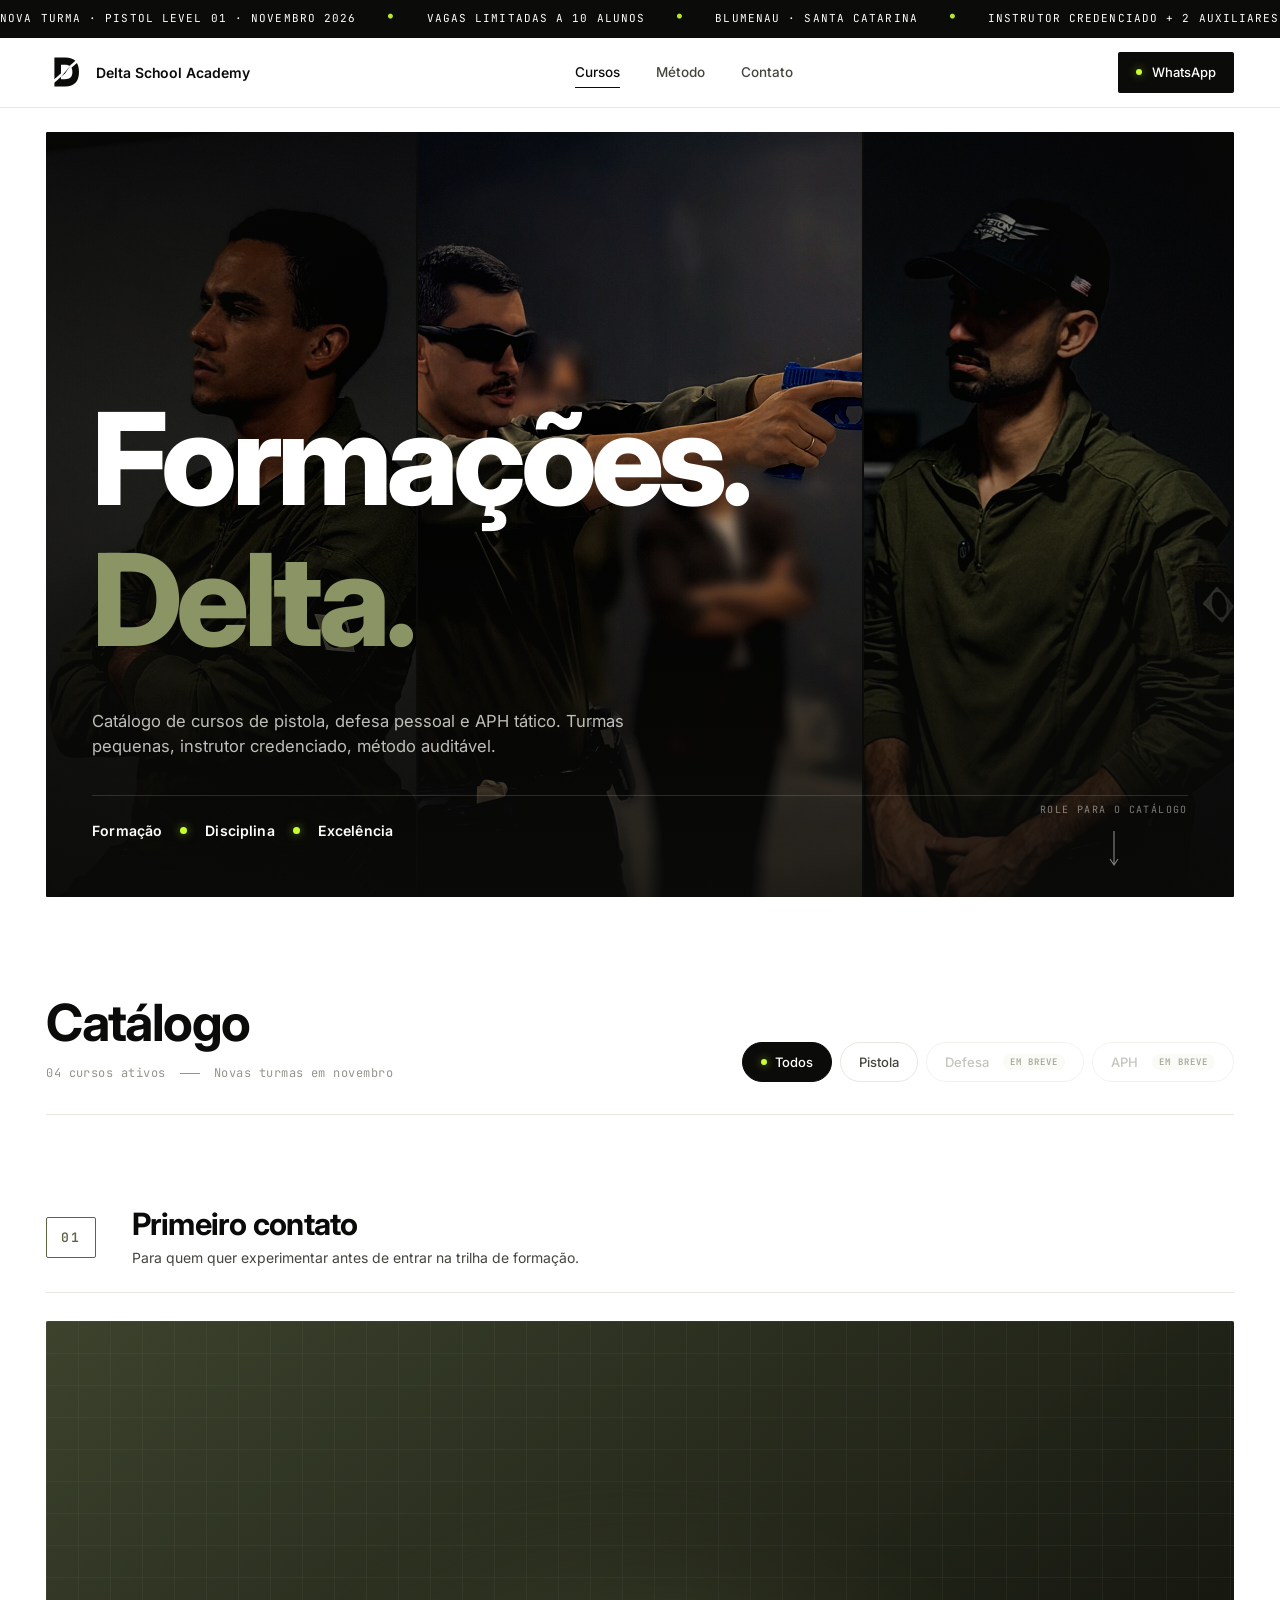
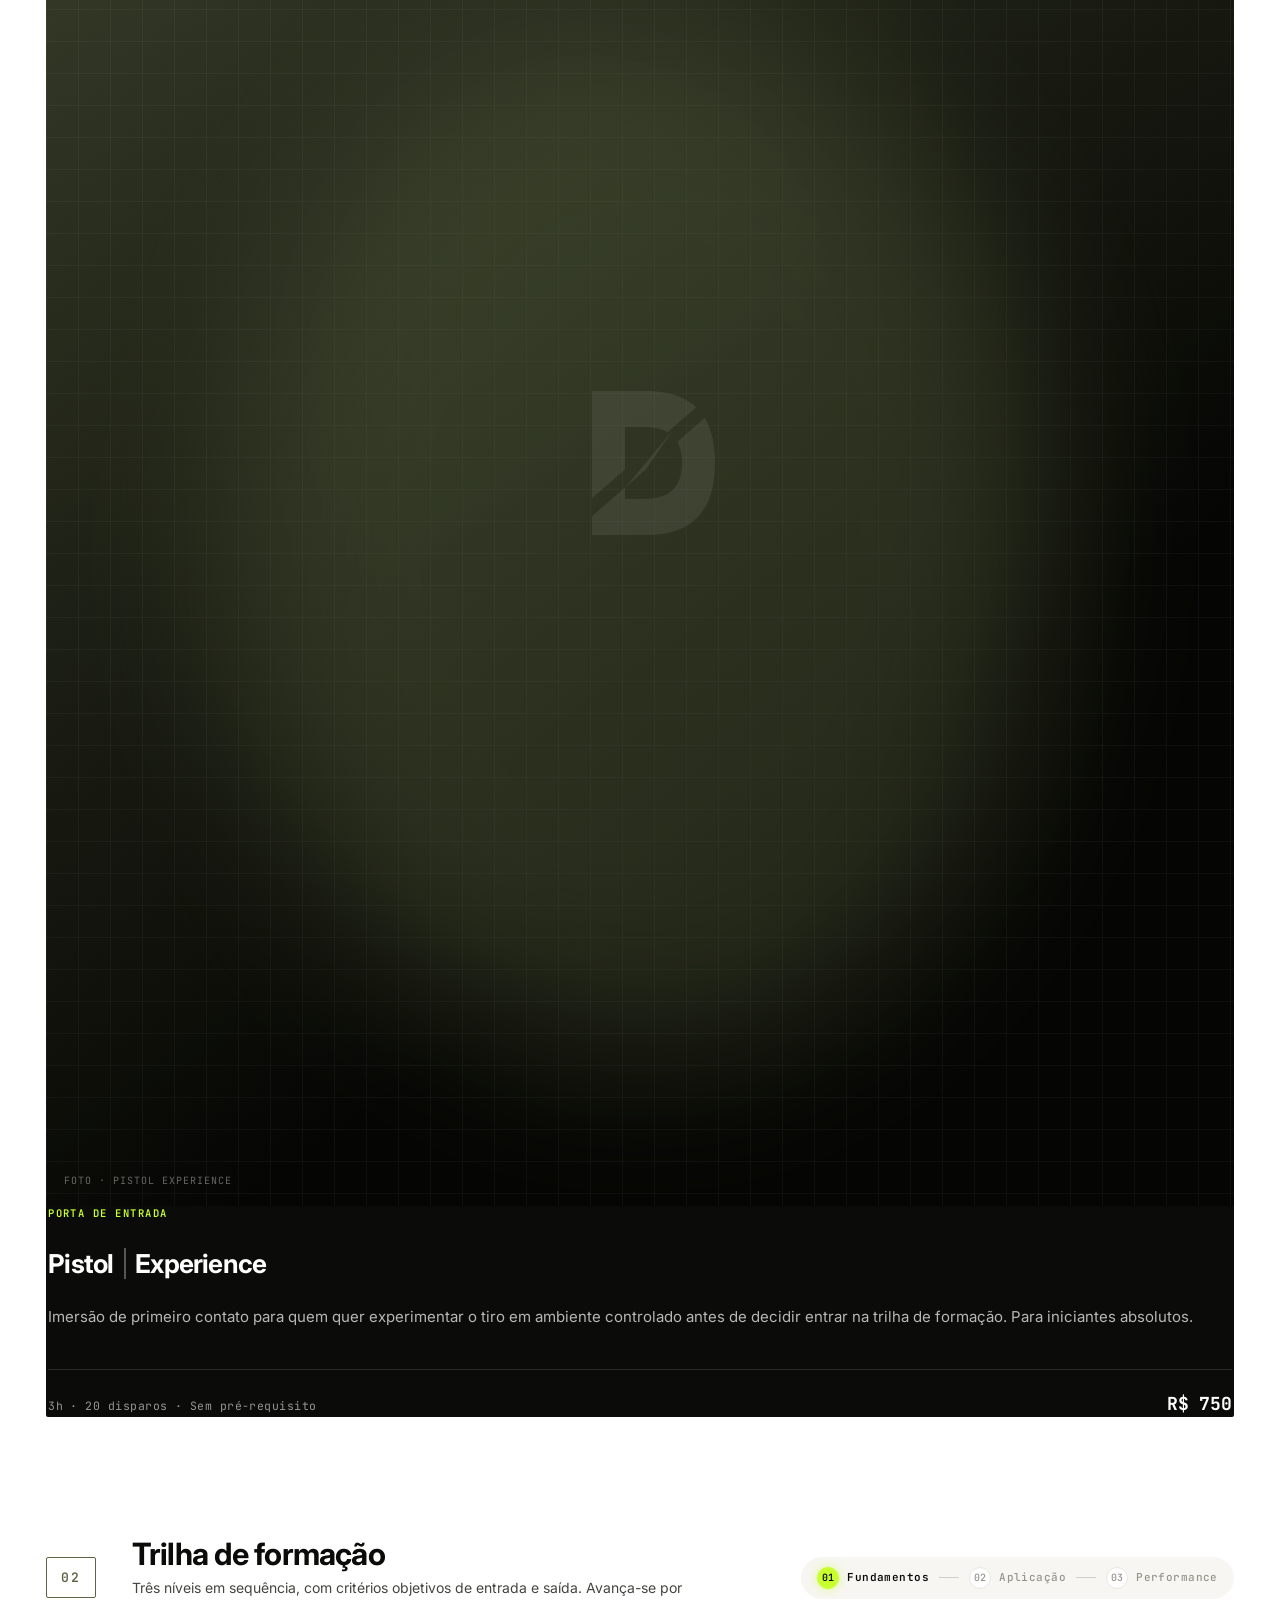
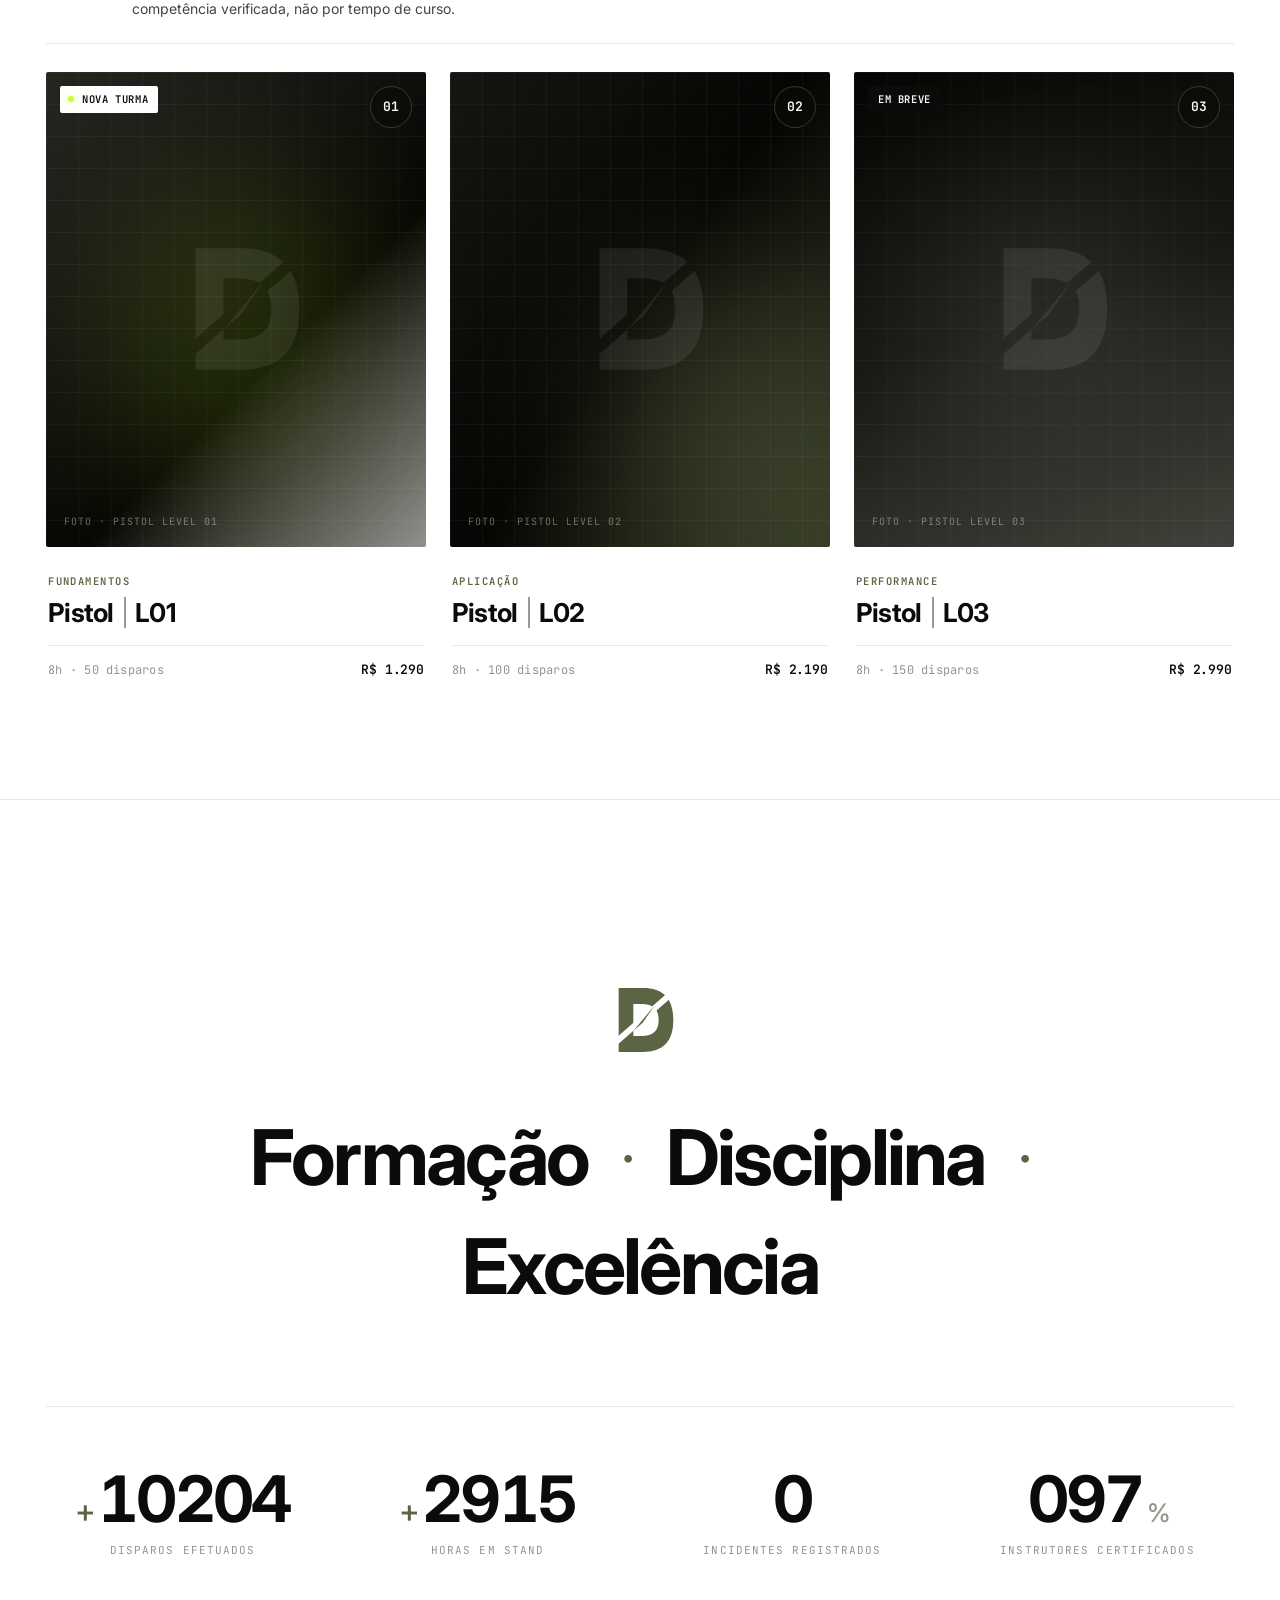
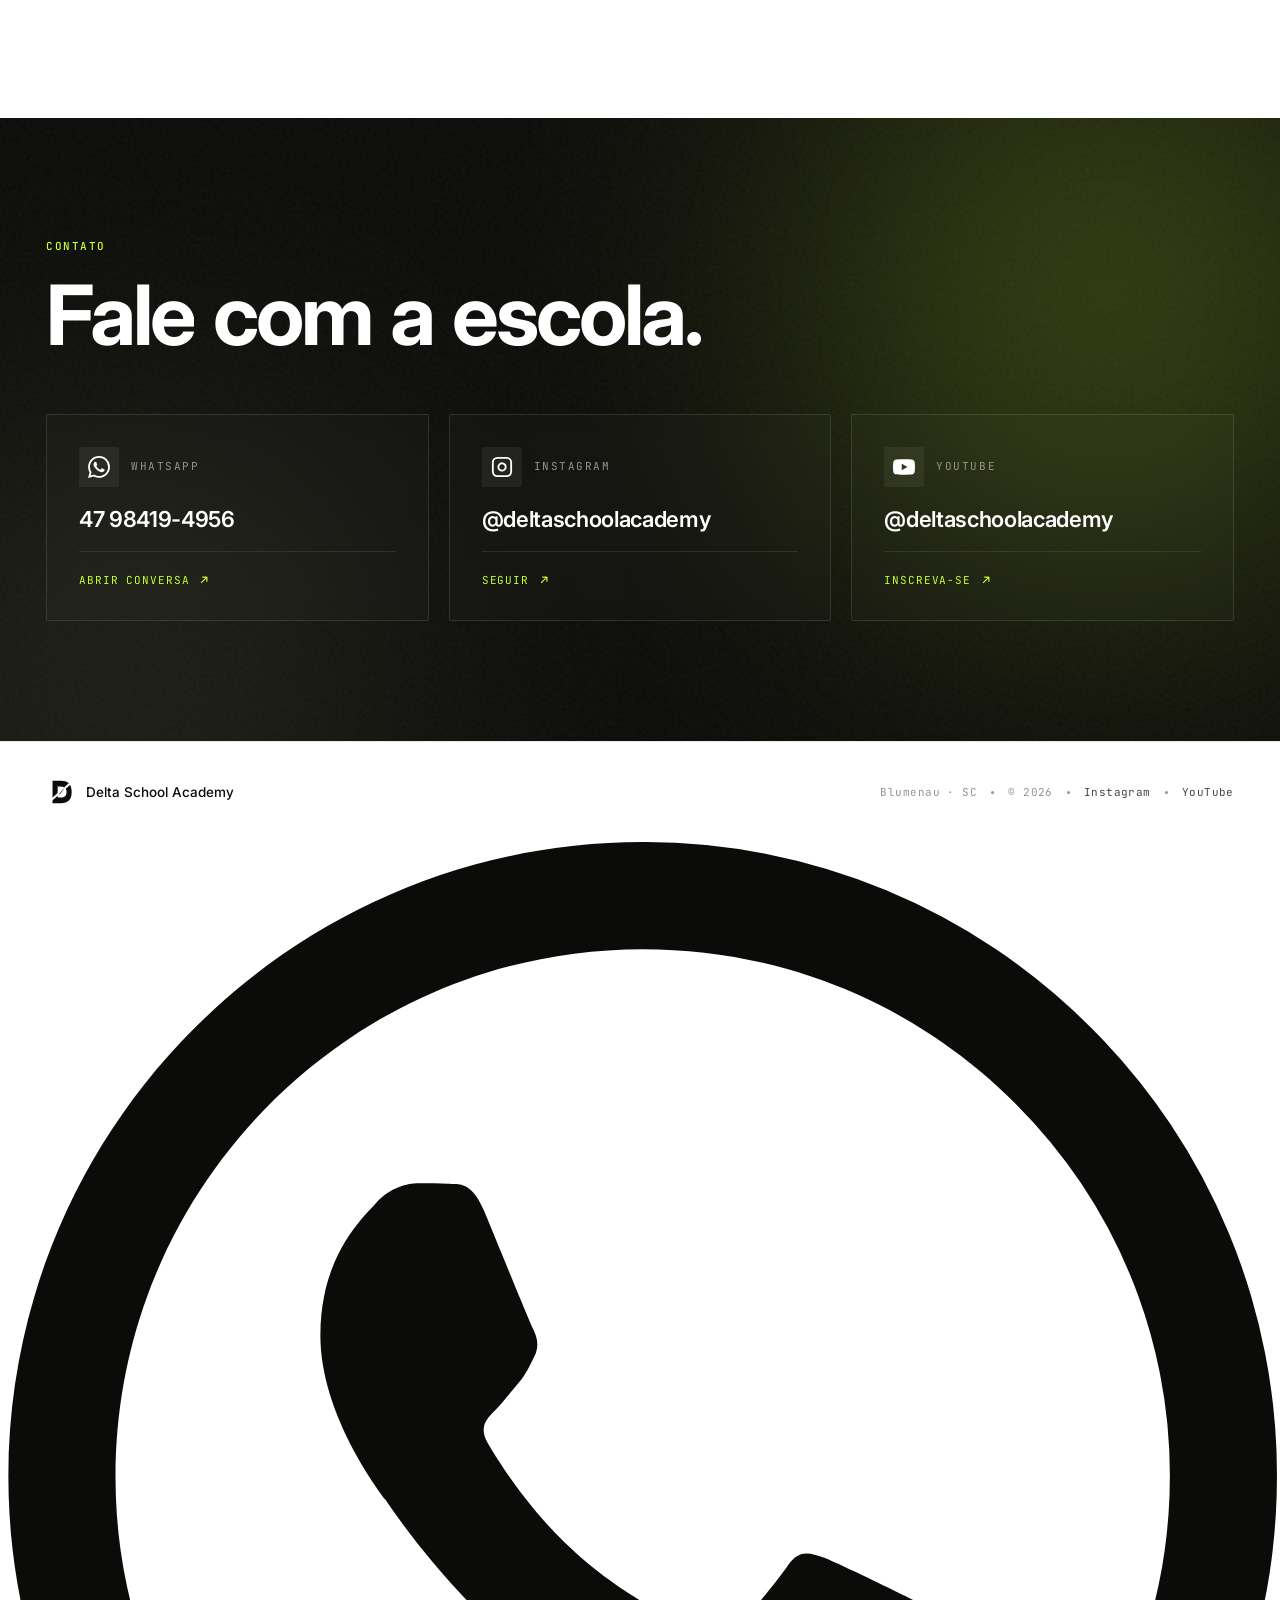
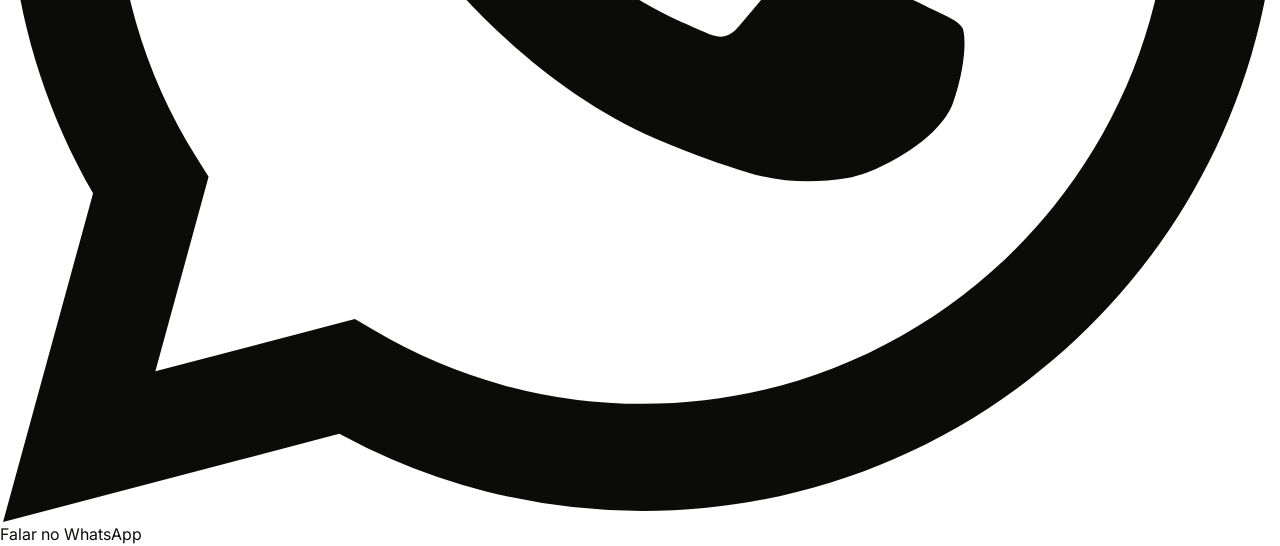
==== commit f776d1f3: "Add files via upload" ====
--- a/index.html
+++ b/index.html
@@ -4,6 +4,13 @@
 <meta charset="UTF-8">
 <meta name="viewport" content="width=device-width, initial-scale=1.0">
 <title>Delta School Academy</title>
+<meta name="description" content="Formação técnica em tiro, defesa pessoal e APH tático. Turmas pequenas, instrutor credenciado, método auditável. Blumenau, Santa Catarina.">
+<meta name="theme-color" content="#0B0B09">
+<link rel="icon" type="image/svg+xml" href="img/favicon.svg">
+<link rel="icon" type="image/png" sizes="32x32" href="img/favicon-32.png">
+<link rel="icon" type="image/png" sizes="16x16" href="img/favicon-16.png">
+<link rel="shortcut icon" href="img/favicon.ico">
+<link rel="apple-touch-icon" sizes="180x180" href="img/apple-touch-icon.png">
 <link rel="preconnect" href="https://fonts.googleapis.com">
 <link rel="preconnect" href="https://fonts.gstatic.com" crossorigin>
 <link rel="stylesheet" href="https://fonts.googleapis.com/css2?family=Inter:wght@300;400;500;600;700;800;900&family=JetBrains+Mono:wght@400;500;600&display=swap">
@@ -436,6 +443,14 @@
   </div>
 </footer>
 
+<!-- Mobile CTA bottom bar -->
+<div class="mobile-cta">
+  <a href="https://wa.me/5547984194956?text=Tenho%20interesse%20nos%20cursos%20da%20Delta" class="btn-mobile">
+    <svg viewBox="0 0 24 24" fill="currentColor"><path d="M17.472 14.382c-.297-.149-1.758-.867-2.03-.967-.273-.099-.471-.148-.67.15-.197.297-.767.966-.94 1.164-.173.199-.347.223-.644.075-.297-.15-1.255-.463-2.39-1.475-.883-.788-1.48-1.761-1.653-2.059-.173-.297-.018-.458.13-.606.134-.133.298-.347.446-.52.149-.174.198-.298.298-.497.099-.198.05-.371-.025-.52-.075-.149-.669-1.612-.916-2.207-.242-.579-.487-.5-.669-.51-.173-.008-.371-.01-.57-.01-.198 0-.52.074-.792.372-.272.297-1.04 1.016-1.04 2.479 0 1.462 1.065 2.875 1.213 3.074.149.198 2.096 3.2 5.077 4.487.709.306 1.263.489 1.694.625.712.227 1.36.195 1.871.118.571-.085 1.758-.719 2.006-1.413.248-.694.248-1.289.173-1.413-.074-.124-.272-.198-.57-.347m-5.421 7.403h-.004a9.87 9.87 0 01-5.031-1.378l-.361-.214-3.741.982.998-3.648-.235-.374a9.86 9.86 0 01-1.51-5.26c.001-5.45 4.436-9.884 9.888-9.884 2.64 0 5.122 1.03 6.988 2.898a9.825 9.825 0 012.893 6.994c-.003 5.45-4.437 9.884-9.885 9.884m8.413-18.297A11.815 11.815 0 0012.05 0C5.495 0 .16 5.335.157 11.892c0 2.096.547 4.142 1.588 5.945L.057 24l6.305-1.654a11.882 11.882 0 005.683 1.448h.005c6.554 0 11.89-5.335 11.893-11.893a11.821 11.821 0 00-3.48-8.413z"/></svg>
+    Falar no WhatsApp
+  </a>
+</div>
+
 <script src="script.js"></script>
 
 </body>
--- a/styles.css
+++ b/styles.css
@@ -701,24 +701,47 @@
   border-radius: 0 !important;
 }
 .product-info-feature {
-  padding: 48px 44px;
+  padding: 72px 72px 72px 64px;
   display: flex;
   flex-direction: column;
   justify-content: center;
-  gap: 18px;
+  gap: 24px;
 }
 .product-info-feature .product-kicker {
   color: var(--neon);
-  margin-bottom: 0;
+  margin-bottom: 4px;
 }
 .product-name-xl {
   font-size: clamp(32px, 3.8vw, 48px);
   color: var(--paper) !important;
-  margin-bottom: 0 !important;
+  margin-bottom: 4px !important;
   letter-spacing: -0.03em;
+  line-height: 1.05 !important;
+}
+.product-info-feature .product-feature-desc {
+  margin-bottom: 16px;
+  line-height: 1.6;
+  color: rgba(242, 241, 236, 0.75);
 }
 .product-info-feature .pipe { color: rgba(242, 241, 236, 0.35); }
 .product-feature:hover .product-name-xl { color: var(--paper) !important; }
+.product-info-feature .product-foot {
+  padding-top: 24px;
+  border-top-color: rgba(242, 241, 236, 0.16);
+}
+.product-info-feature .product-duration {
+  color: rgba(242, 241, 236, 0.55);
+  font-size: 11.5px;
+  letter-spacing: 0.04em;
+}
+.product-info-feature .product-price {
+  color: var(--paper);
+  font-size: 20px;
+  font-weight: 700;
+}
+@media (max-width: 1024px) {
+  .product-info-feature { padding: 48px 40px; }
+}
 .product-feature-desc {
   font-size: 15px;
   line-height: 1.55;
@@ -1818,3 +1841,562 @@
 @media (max-width: 820px) {
   .related-grid { grid-template-columns: 1fr; }
 }
+
+/* ============================================================
+   ============================================================
+   MOBILE DEDICATED EXPERIENCE
+   Redesenho completo para telas de celular, não só adaptação
+   ============================================================
+   ============================================================ */
+
+@media (max-width: 820px) {
+
+  :root {
+    --gutter: 20px;
+  }
+
+  body {
+    font-size: 15px;
+  }
+
+  /* -------- Ticker mais compacto -------- */
+  .ticker {
+    padding: 8px 0;
+  }
+  .ticker-track {
+    gap: 20px;
+    font-size: 10px;
+    animation-duration: 30s;
+  }
+
+  /* -------- Nav mobile estilo app -------- */
+  .nav {
+    background: rgba(255, 255, 255, 0.96);
+  }
+  .nav-inner {
+    padding: 12px var(--gutter);
+    grid-template-columns: auto 1fr auto;
+    gap: 12px;
+  }
+  .brand-mark-svg { width: 30px; height: 30px; }
+  .brand-name { font-size: 12.5px; }
+  .nav-cta {
+    padding: 9px 14px;
+    font-size: 12px;
+    gap: 7px;
+  }
+
+  /* -------- Hero vertical nativo -------- */
+  .vitrine { padding: 0 var(--gutter) 60px; }
+
+  .hero-stage {
+    height: calc(100vh - 100px);
+    min-height: 560px;
+    max-height: 760px;
+    margin: 16px 0 40px;
+  }
+  .hero-photos {
+    grid-template-columns: 1fr !important;
+    grid-template-rows: 1fr !important;
+    gap: 0;
+  }
+  .hero-photo-1, .hero-photo-3 { display: none !important; }
+  .hero-photo-2 {
+    display: block !important;
+    background-position: center 15% !important;
+  }
+  .hero-overlay {
+    background:
+      linear-gradient(to bottom, rgba(11, 11, 9, 0.4) 0%, rgba(11, 11, 9, 0.1) 30%, rgba(11, 11, 9, 0.9) 100%);
+  }
+  .hero-content {
+    padding: 40px var(--gutter) 36px;
+    justify-content: flex-end;
+  }
+  .hero-main {
+    font-size: clamp(56px, 15vw, 88px);
+    line-height: 0.9;
+    letter-spacing: -0.045em;
+    margin-bottom: 20px;
+  }
+  .hero-lede {
+    font-size: 15px;
+    line-height: 1.5;
+    margin-bottom: 24px;
+    max-width: none;
+  }
+  .hero-motto {
+    gap: 10px;
+    padding-top: 18px;
+    justify-content: flex-start;
+  }
+  .motto-item {
+    font-size: 13px;
+    font-weight: 600;
+  }
+  .motto-dot {
+    width: 5px; height: 5px;
+  }
+  .hero-scroll { display: none; }
+
+  /* -------- Vitrine head mobile -------- */
+  .vitrine-head {
+    grid-template-columns: 1fr !important;
+    align-items: start !important;
+    gap: 20px;
+    padding-bottom: 20px;
+    margin-bottom: 24px;
+  }
+  .vitrine-title-sm {
+    font-size: 32px;
+    letter-spacing: -0.03em;
+  }
+  .vitrine-sub {
+    font-size: 11px;
+    margin-top: 10px;
+  }
+  .filter-chips {
+    display: flex;
+    overflow-x: auto;
+    width: 100%;
+    padding-bottom: 8px;
+    gap: 6px;
+    scrollbar-width: none;
+    -ms-overflow-style: none;
+  }
+  .filter-chips::-webkit-scrollbar { display: none; }
+  .chip {
+    padding: 9px 14px;
+    font-size: 12.5px;
+    flex-shrink: 0;
+    white-space: nowrap;
+  }
+
+  /* -------- Section divider compact mobile -------- */
+  .section-divider { margin: 40px 0 20px; }
+  .section-divider-trilha { margin-top: 56px; }
+  .divider-head {
+    grid-template-columns: 1fr !important;
+    gap: 14px;
+    padding: 16px 0 20px;
+  }
+  .divider-tag {
+    justify-self: start;
+    font-size: 11px;
+    padding: 8px 12px;
+  }
+  .divider-title {
+    font-size: 22px;
+    margin-bottom: 6px;
+  }
+  .divider-sub {
+    font-size: 13px;
+    line-height: 1.5;
+  }
+  .divider-track {
+    overflow-x: auto;
+    gap: 6px;
+    padding: 10px 12px;
+    scrollbar-width: none;
+    width: fit-content;
+    max-width: 100%;
+  }
+  .divider-track::-webkit-scrollbar { display: none; }
+  .track-step {
+    font-size: 10.5px;
+    gap: 6px;
+    white-space: nowrap;
+  }
+  .track-num {
+    width: 20px; height: 20px;
+    font-size: 9.5px;
+  }
+  .track-line {
+    width: 14px;
+    flex-shrink: 0;
+  }
+
+  /* -------- Pistol Experience featured em mobile = card vertical -------- */
+  .product-feature {
+    grid-template-columns: 1fr !important;
+    border-radius: 4px;
+  }
+  .product-media-wide {
+    aspect-ratio: 16 / 10 !important;
+    min-height: 240px !important;
+    border-radius: 0 !important;
+  }
+  .product-info-feature {
+    padding: 28px 24px 32px !important;
+    gap: 14px !important;
+  }
+  .product-info-feature .product-kicker {
+    font-size: 10.5px;
+  }
+  .product-name-xl {
+    font-size: 32px !important;
+    line-height: 1.0 !important;
+  }
+  .product-feature-desc {
+    font-size: 14px !important;
+    line-height: 1.55 !important;
+  }
+
+  /* -------- Trilha em carrossel horizontal com swipe -------- */
+  .vitrine-grid-trilha {
+    display: flex !important;
+    overflow-x: auto;
+    scroll-snap-type: x mandatory;
+    gap: 16px;
+    padding: 4px 0 16px;
+    margin: 0 calc(var(--gutter) * -1);
+    padding-left: var(--gutter);
+    padding-right: var(--gutter);
+    scrollbar-width: none;
+    -ms-overflow-style: none;
+    scroll-padding-left: var(--gutter);
+  }
+  .vitrine-grid-trilha::-webkit-scrollbar { display: none; }
+  .vitrine-grid-trilha .product {
+    flex: 0 0 78%;
+    scroll-snap-align: start;
+  }
+  .vitrine-grid-trilha .product-media {
+    aspect-ratio: 4 / 5;
+    margin-bottom: 14px;
+  }
+  .product-level-mark {
+    width: 36px; height: 36px;
+    font-size: 11px;
+  }
+  .vitrine-grid-trilha .product-name {
+    font-size: 20px;
+  }
+
+  /* -------- Statement e stats compactos -------- */
+  .statement {
+    padding: 72px var(--gutter) 72px;
+  }
+  .statement-mark {
+    width: 54px;
+    height: 54px;
+    margin-bottom: 36px;
+  }
+  .statement-text,
+  .motto {
+    font-size: 30px !important;
+    letter-spacing: -0.03em;
+    line-height: 1.05;
+    margin-bottom: 56px;
+  }
+  .motto {
+    gap: 10px !important;
+  }
+  .statement-numbers {
+    grid-template-columns: 1fr 1fr !important;
+    gap: 32px 16px !important;
+    padding-top: 40px;
+  }
+  .stat-num {
+    font-size: 38px !important;
+  }
+  .stat-label {
+    font-size: 10px;
+    text-align: center;
+  }
+
+  /* -------- Contact strip bottom-sheet-ish -------- */
+  .strip-contact {
+    padding: 72px var(--gutter) 56px;
+  }
+  .strip-inner {
+    gap: 36px;
+  }
+  .strip-title {
+    font-size: 36px !important;
+    letter-spacing: -0.03em;
+  }
+  .contact-row {
+    grid-template-columns: 1fr !important;
+    gap: 10px;
+  }
+  .contact-item {
+    padding: 20px !important;
+    gap: 14px;
+    flex-direction: row;
+    align-items: center;
+    justify-content: space-between;
+  }
+  .contact-item-head {
+    gap: 10px;
+    flex: 1;
+  }
+  .contact-ico {
+    width: 36px; height: 36px;
+    flex-shrink: 0;
+  }
+  .contact-ico svg { width: 18px; height: 18px; }
+  .contact-label {
+    display: none;
+  }
+  .contact-value {
+    font-size: 15px;
+    line-height: 1.2;
+    display: block;
+  }
+  .contact-item-head::after {
+    content: attr(data-label);
+  }
+  .contact-cta {
+    margin-top: 0 !important;
+    padding-top: 0 !important;
+    padding-left: 10px;
+    border-top: none !important;
+    display: inline-flex;
+    gap: 0;
+    font-size: 0 !important;
+    letter-spacing: 0 !important;
+    color: var(--neon);
+    flex-shrink: 0;
+  }
+  .contact-cta svg {
+    width: 20px; height: 20px;
+    flex-shrink: 0;
+  }
+  .contact-item-head::after {
+    content: none;
+  }
+
+  /* -------- Footer mobile -------- */
+  .footer-min {
+    padding: 24px var(--gutter);
+  }
+  .footer-min-inner {
+    flex-direction: column;
+    gap: 14px;
+    align-items: flex-start;
+  }
+  .footer-min-brand { font-size: 12.5px; gap: 10px; }
+  .footer-min-meta {
+    font-size: 10.5px;
+    gap: 10px;
+    flex-wrap: wrap;
+  }
+
+  /* -------- Floating WhatsApp bottom bar sempre visível -------- */
+  body { padding-bottom: 72px; }
+
+  body::after {
+    content: '';
+    position: fixed;
+    bottom: 0; left: 0; right: 0;
+    height: 72px;
+    background: var(--paper);
+    border-top: 1px solid var(--line);
+    z-index: 90;
+    pointer-events: none;
+  }
+
+  .mobile-cta {
+    position: fixed;
+    bottom: 12px; left: 12px; right: 12px;
+    z-index: 91;
+    display: flex;
+    gap: 8px;
+  }
+  .mobile-cta .btn-mobile {
+    flex: 1;
+    display: inline-flex;
+    align-items: center;
+    justify-content: center;
+    gap: 10px;
+    padding: 16px 20px;
+    background: var(--ink);
+    color: var(--paper);
+    border-radius: 100px;
+    font-size: 14px;
+    font-weight: 600;
+    border: none;
+    transition: background 200ms var(--ease);
+  }
+  .mobile-cta .btn-mobile:hover {
+    background: var(--olive);
+  }
+  .mobile-cta .btn-mobile svg {
+    width: 16px; height: 16px;
+  }
+
+  /* -------- Course page mobile (PDP) -------- */
+  .breadcrumb {
+    padding: 20px var(--gutter) 0;
+    font-size: 10px;
+    gap: 8px;
+    overflow-x: auto;
+    white-space: nowrap;
+    scrollbar-width: none;
+  }
+  .breadcrumb::-webkit-scrollbar { display: none; }
+
+  .pdp {
+    grid-template-columns: 1fr !important;
+    gap: 32px !important;
+    padding: 24px var(--gutter) 80px !important;
+  }
+
+  .pdp-gallery {
+    position: relative !important;
+    top: 0 !important;
+    display: flex !important;
+    overflow-x: auto;
+    scroll-snap-type: x mandatory;
+    gap: 10px;
+    margin: 0 calc(var(--gutter) * -1);
+    padding: 0 var(--gutter);
+    scrollbar-width: none;
+    scroll-padding: var(--gutter);
+  }
+  .pdp-gallery::-webkit-scrollbar { display: none; }
+  .pdp-gallery .main {
+    flex: 0 0 85%;
+    grid-column: unset !important;
+    scroll-snap-align: start;
+    aspect-ratio: 4 / 5 !important;
+  }
+  .pdp-gallery .thumb {
+    flex: 0 0 85%;
+    aspect-ratio: 4 / 5 !important;
+    scroll-snap-align: start;
+  }
+
+  .pdp-info { padding: 0 !important; }
+
+  .pdp-tag {
+    font-size: 10px;
+    margin-bottom: 16px;
+    flex-wrap: wrap;
+    gap: 8px;
+  }
+  .pdp-tag .live {
+    padding: 3px 8px 3px 6px;
+    font-size: 9px;
+  }
+
+  .pdp-title {
+    font-size: 44px !important;
+    letter-spacing: -0.035em !important;
+    line-height: 0.95 !important;
+    margin-bottom: 14px;
+  }
+  .pdp-sub {
+    font-size: 15px;
+    margin-bottom: 24px;
+    line-height: 1.5;
+  }
+
+  .invest {
+    grid-template-columns: 1fr !important;
+    gap: 24px !important;
+    padding: 28px 0 24px !important;
+    margin-bottom: 24px;
+  }
+  .invest-value {
+    font-size: 54px !important;
+  }
+  .invest-currency { font-size: 18px; }
+  .invest-terms { font-size: 12px; }
+  .invest-includes li {
+    font-size: 13px;
+  }
+
+  .spec-line {
+    display: grid !important;
+    grid-template-columns: 1fr 1fr !important;
+    gap: 1px !important;
+    background: var(--line);
+    padding: 1px !important;
+    border: 1px solid var(--line);
+    margin-bottom: 24px;
+  }
+  .spec-cell {
+    padding: 14px 12px !important;
+    background: var(--paper);
+    flex: unset !important;
+  }
+  .spec-cell + .spec-cell::before { display: none !important; }
+  .spec-k { font-size: 9px; }
+  .spec-v {
+    font-size: 24px !important;
+  }
+
+  .btn-buy {
+    padding: 18px 24px !important;
+    font-size: 14px !important;
+  }
+
+  .pdp-section {
+    padding: 20px 0;
+  }
+  .pdp-section-head h3 {
+    font-size: 14.5px;
+  }
+
+  .modules li {
+    grid-template-columns: 40px 1fr auto !important;
+    gap: 12px !important;
+    padding: 14px 0 !important;
+  }
+  .modules .num {
+    font-size: 10px;
+  }
+  .modules .name {
+    font-size: 14px;
+    line-height: 1.4;
+  }
+  .modules .time {
+    font-size: 10px;
+  }
+
+  .fits li {
+    font-size: 14px !important;
+    padding: 8px 0 !important;
+  }
+
+  /* Related mobile em carrossel */
+  .related {
+    padding: 60px var(--gutter) 60px;
+  }
+  .related-head {
+    margin-bottom: 28px;
+    padding-bottom: 16px;
+  }
+  .related h2 {
+    font-size: 22px;
+  }
+  .related-link {
+    font-size: 10px;
+  }
+  .related-grid {
+    display: flex !important;
+    overflow-x: auto;
+    scroll-snap-type: x mandatory;
+    gap: 14px !important;
+    margin: 0 calc(var(--gutter) * -1);
+    padding: 0 var(--gutter);
+    scrollbar-width: none;
+    scroll-padding-left: var(--gutter);
+  }
+  .related-grid::-webkit-scrollbar { display: none; }
+  .related-grid .product {
+    flex: 0 0 78%;
+    scroll-snap-align: start;
+  }
+}
+
+/* Telas muito pequenas (iPhone SE etc) */
+@media (max-width: 380px) {
+  .hero-main { font-size: 48px !important; }
+  .vitrine-title-sm { font-size: 28px; }
+  .statement-text, .motto { font-size: 26px !important; }
+  .pdp-title { font-size: 38px !important; }
+  .invest-value { font-size: 46px !important; }
+}
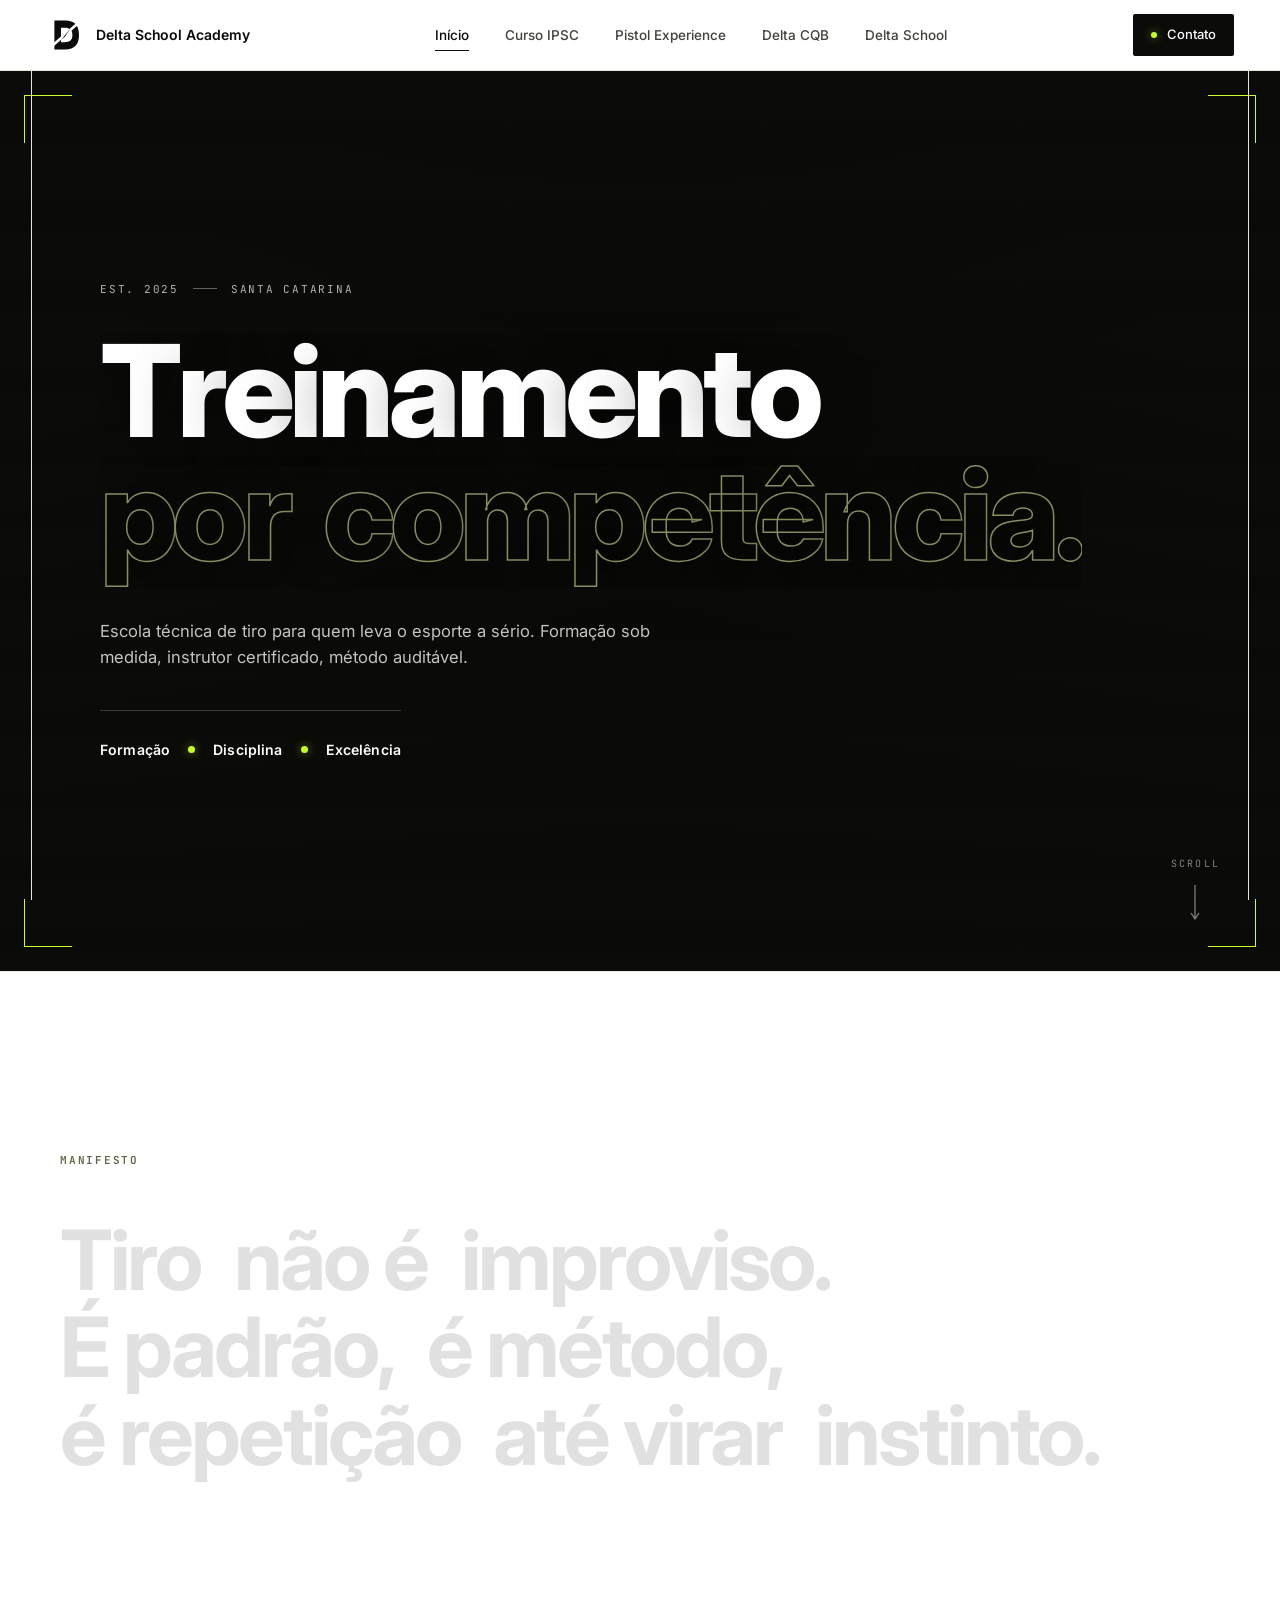
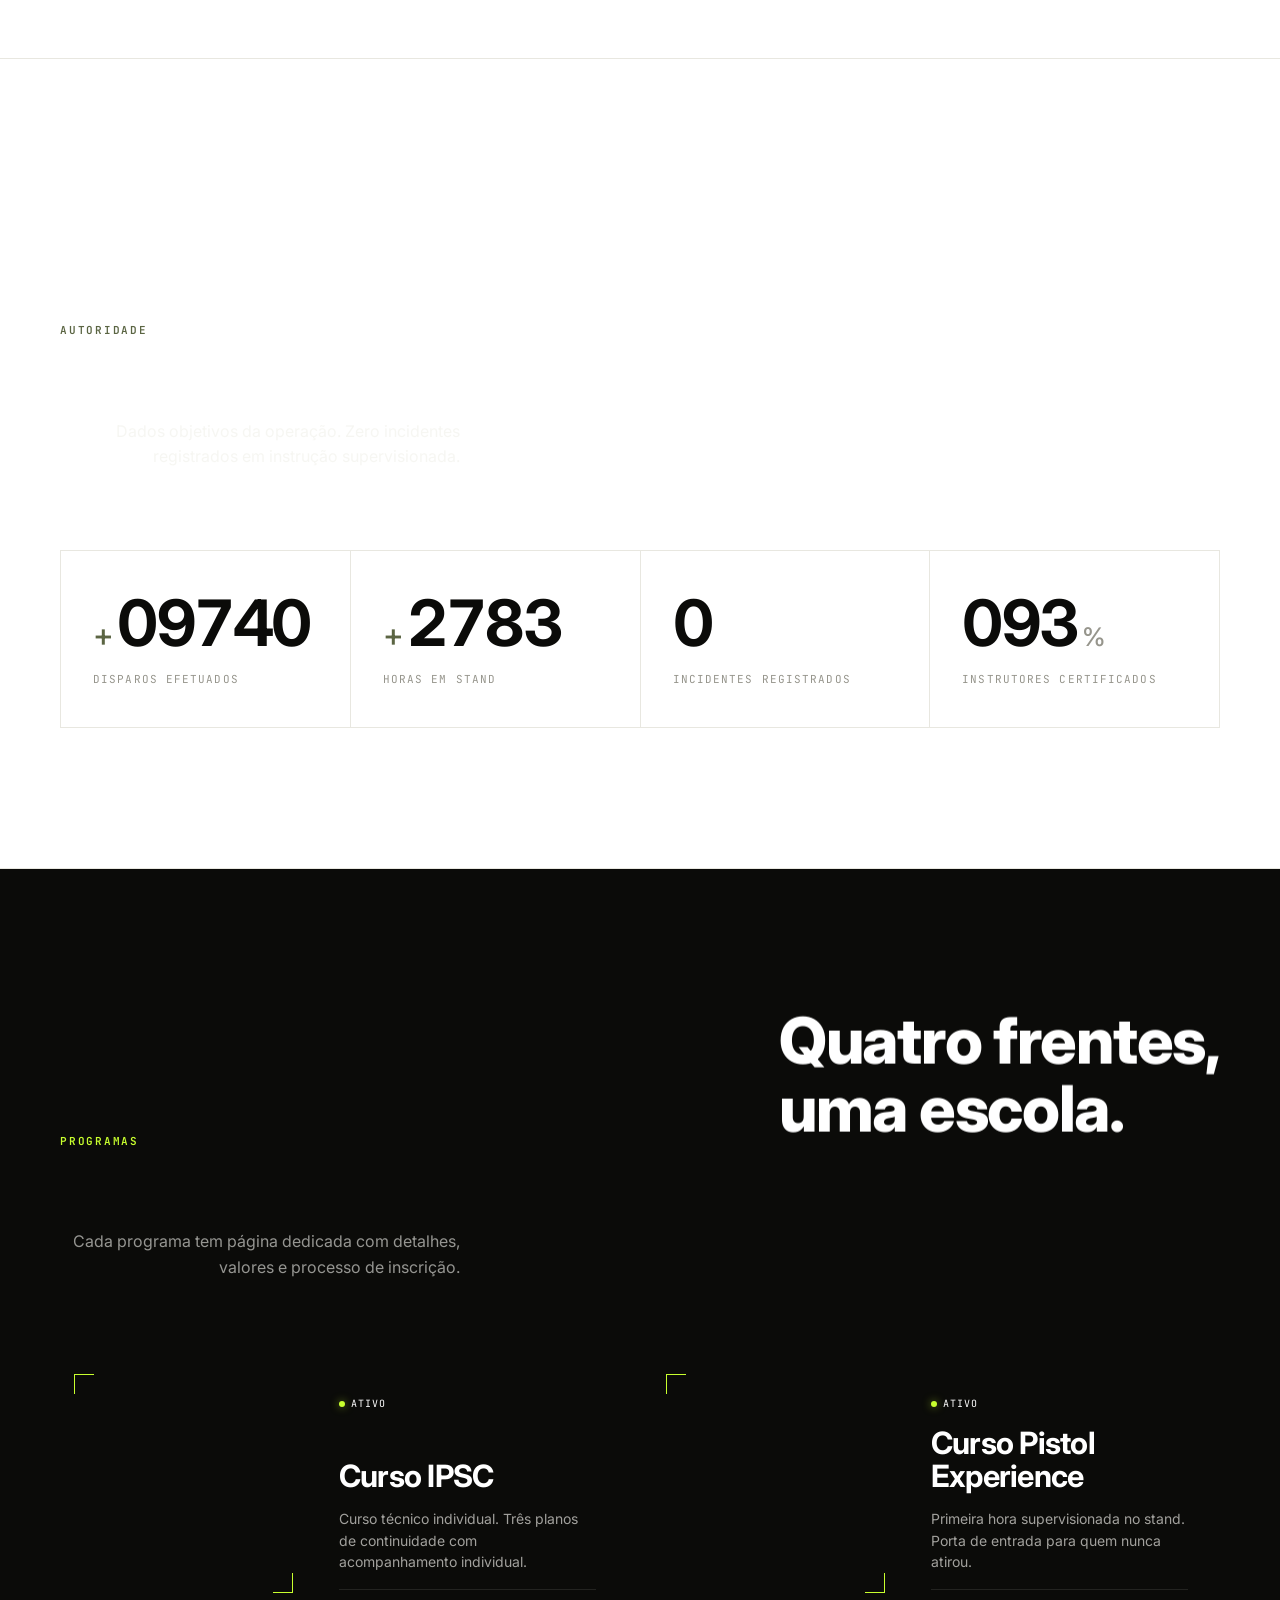
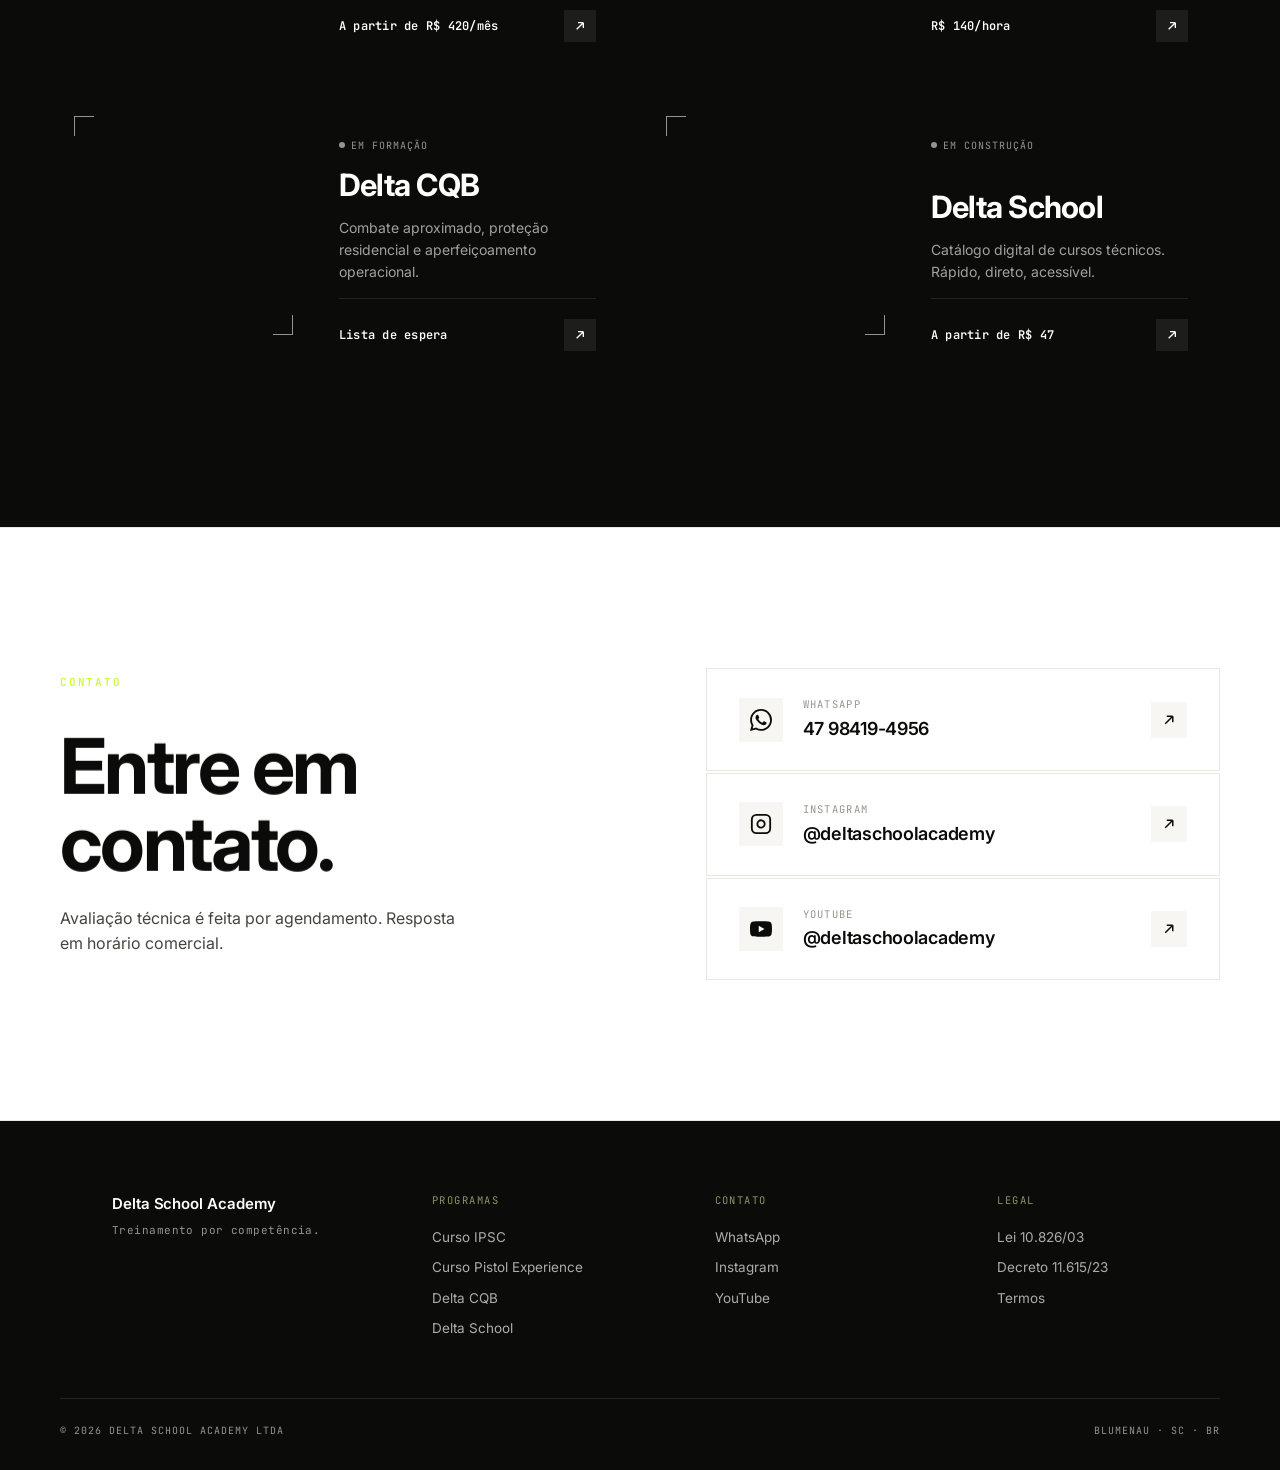
==== commit 438e5e88: "Add files via upload" ====
--- a/index.html
+++ b/index.html
@@ -3,8 +3,8 @@
 <head>
 <meta charset="UTF-8">
 <meta name="viewport" content="width=device-width, initial-scale=1.0">
-<title>Delta School Academy</title>
-<meta name="description" content="Formação técnica em tiro, defesa pessoal e APH tático. Turmas pequenas, instrutor credenciado, método auditável. Blumenau, Santa Catarina.">
+<title>Delta School Academy — Treinamento por competência.</title>
+<meta name="description" content="Escola técnica de tiro em Blumenau, Santa Catarina. Curso IPSC, Delta CQB, Curso Pistol Experience e catálogo digital.">
 <meta name="theme-color" content="#0B0B09">
 <link rel="icon" type="image/svg+xml" href="img/favicon.svg">
 <link rel="icon" type="image/png" sizes="32x32" href="img/favicon-32.png">
@@ -15,43 +15,24 @@
 <link rel="preconnect" href="https://fonts.gstatic.com" crossorigin>
 <link rel="stylesheet" href="https://fonts.googleapis.com/css2?family=Inter:wght@300;400;500;600;700;800;900&family=JetBrains+Mono:wght@400;500;600&display=swap">
 <link rel="stylesheet" href="styles.css">
+<link rel="stylesheet" href="styles-v3.css">
 </head>
 <body>
 
-<!-- Custom cursor -->
-<div class="cursor" id="cursor">
-  <div class="cursor-dot"></div>
-  <div class="cursor-ring"></div>
+<div class="scroll-progress"><div class="bar" id="scrollProgress"></div></div>
+<div class="grain" aria-hidden="true"></div>
+
+<!-- Marquee vertical lateral -->
+<div class="side-marquee side-marquee-left" aria-hidden="true">
+  <div class="marquee-track">
+    <span>FORMAÇÃO TÉCNICA EM TIRO · BLUMENAU · SANTA CATARINA · </span>
+    <span>FORMAÇÃO TÉCNICA EM TIRO · BLUMENAU · SANTA CATARINA · </span>
+  </div>
 </div>
-
-<!-- Loading overlay -->
-<div class="loader" id="loader">
-  <div class="loader-bar"><div class="loader-fill"></div></div>
-  <div class="loader-text">
-    <span class="loader-brand">DELTA SCHOOL ACADEMY</span>
-    <span class="loader-count" id="loaderCount">00</span>
-  </div>
-</div>
-
-<!-- Marquee ticker -->
-<div class="ticker">
-  <div class="ticker-track">
-    <span>Nova turma · Pistol Level 01 · Novembro 2026</span>
-    <span class="ticker-dot">●</span>
-    <span>Vagas limitadas a 10 alunos</span>
-    <span class="ticker-dot">●</span>
-    <span>Blumenau · Santa Catarina</span>
-    <span class="ticker-dot">●</span>
-    <span>Instrutor credenciado + 2 auxiliares</span>
-    <span class="ticker-dot">●</span>
-    <span>Nova turma · Pistol Level 01 · Novembro 2026</span>
-    <span class="ticker-dot">●</span>
-    <span>Vagas limitadas a 10 alunos</span>
-    <span class="ticker-dot">●</span>
-    <span>Blumenau · Santa Catarina</span>
-    <span class="ticker-dot">●</span>
-    <span>Instrutor credenciado + 2 auxiliares</span>
-    <span class="ticker-dot">●</span>
+<div class="side-marquee side-marquee-right" aria-hidden="true">
+  <div class="marquee-track">
+    <span>LEI 10.826/03 · DEC 11.615/23 · PROGRAMAS ATIVOS · 10.500+ DISPAROS · </span>
+    <span>LEI 10.826/03 · DEC 11.615/23 · PROGRAMAS ATIVOS · 10.500+ DISPAROS · </span>
   </div>
 </div>
 
@@ -70,347 +51,278 @@
       </span>
     </a>
     <nav class="nav-links">
-      <a href="index.html" class="active" data-hover>Cursos</a>
-      <a href="#metodo" data-hover>Método</a>
-      <a href="#contato" data-hover>Contato</a>
+      <a href="index.html" class="active" data-hover>Início</a>
+      <a href="instrucao.html" data-hover>Curso IPSC</a>
+      <a href="experience.html" data-hover>Pistol Experience</a>
+      <a href="cqb.html" data-hover>Delta CQB</a>
+      <a href="school.html" data-hover>Delta School</a>
     </nav>
     <a href="https://wa.me/5547984194956" class="nav-cta" data-hover>
       <span class="dot-neon"></span>
-      WhatsApp
+      Contato
     </a>
+    <button class="nav-burger" id="navBurger" aria-label="Abrir menu">
+      <span></span><span></span><span></span>
+    </button>
   </div>
 </header>
 
+<div class="nav-mobile" id="navMobile">
+  <div class="nav-mobile-inner">
+    <a href="index.html" class="nav-mobile-item active"><span>Início</span></a>
+    <a href="instrucao.html" class="nav-mobile-item"><span>Curso IPSC</span></a>
+    <a href="experience.html" class="nav-mobile-item"><span>Experience</span></a>
+    <a href="cqb.html" class="nav-mobile-item"><span>Delta CQB</span></a>
+    <a href="school.html" class="nav-mobile-item"><span>Delta School</span></a>
+    <a href="https://wa.me/5547984194956" class="nav-mobile-cta">
+      <span class="dot-neon pulse"></span>
+      Falar no WhatsApp
+    </a>
+  </div>
+</div>
+
 <main>
 
-  <!-- Vitrine hero -->
-  <section class="vitrine">
-
-    <!-- Hero cinematográfico com equipe -->
-    <div class="hero-stage">
-      <div class="hero-photos">
-        <div class="hero-photo hero-photo-1" style="background-image: url('img/instrutor-1.jpg');"></div>
-        <div class="hero-photo hero-photo-2" style="background-image: url('img/instrutor-3.jpg');"></div>
-        <div class="hero-photo hero-photo-3" style="background-image: url('img/instrutor-2.jpg');"></div>
-      </div>
-      <div class="hero-overlay"></div>
-      <div class="hero-content">
-        <h1 class="hero-main">
-          <span class="hero-line hero-line-1"><span>Formações.</span></span>
-          <span class="hero-line hero-line-2"><span>Delta.</span></span>
-        </h1>
-        <p class="hero-lede fade-up delay-3">
-          Catálogo de cursos de pistola, defesa pessoal e APH tático. Turmas pequenas, instrutor credenciado, método auditável.
+  <!-- HERO INSTITUCIONAL -->
+  <section class="hero-v3">
+    <div class="hero-v3-photos">
+      <div class="hv-photo hv-photo-1" style="background-image: url('img/instrutor-1.jpg');"></div>
+      <div class="hv-photo hv-photo-2" style="background-image: url('img/instrutor-3.jpg');"></div>
+      <div class="hv-photo hv-photo-3" style="background-image: url('img/instrutor-2.jpg');"></div>
+    </div>
+
+    <canvas class="hero-aurora" id="heroAurora" aria-hidden="true"></canvas>
+    <div class="hero-v3-overlay"></div>
+
+    <div class="hero-tick hero-tick-tl"></div>
+    <div class="hero-tick hero-tick-tr"></div>
+    <div class="hero-tick hero-tick-bl"></div>
+    <div class="hero-tick hero-tick-br"></div>
+
+    <div class="hero-scroll" aria-hidden="true">
+      <span>Scroll</span>
+      <svg width="12" height="40" viewBox="0 0 12 40" fill="none"><path d="M6 2 V 36 M2 30 L6 36 L10 30" stroke="currentColor" stroke-width="1.2"/></svg>
+    </div>
+
+    <div class="hero-v3-content">
+      <div class="hero-v3-meta">
+        <span data-scramble>EST. 2025</span>
+        <span class="meta-sep"></span>
+        <span>SANTA CATARINA</span>
+      </div>
+      <h1 class="hero-v3-title" data-split-chars>
+        <span class="htitle-line">Treinamento</span>
+        <span class="htitle-line htitle-line-2">por competência.</span>
+      </h1>
+      <p class="hero-v3-lede">
+        Escola técnica de tiro para quem leva o esporte a sério. Formação sob medida, instrutor certificado, método auditável.
+      </p>
+      <div class="hero-v3-motto">
+        <span class="motto-item">Formação</span>
+        <span class="motto-dot"></span>
+        <span class="motto-item">Disciplina</span>
+        <span class="motto-dot"></span>
+        <span class="motto-item">Excelência</span>
+      </div>
+    </div>
+  </section>
+
+  <!-- MANIFESTO: texto grande kinetic revealing no scroll -->
+  <section class="manifesto">
+    <div class="manifesto-inner">
+      <span class="section-eyebrow">Manifesto</span>
+      <h2 class="manifesto-text" data-kinetic-text>
+        <span>Tiro</span>
+        <span>não é</span>
+        <span>improviso.</span>
+        <span>É padrão,</span>
+        <span>é método,</span>
+        <span>é repetição</span>
+        <span>até virar</span>
+        <span class="accent">instinto.</span>
+      </h2>
+    </div>
+  </section>
+
+  <!-- AUTORIDADE -->
+  <section class="authority">
+    <div class="authority-head">
+      <span class="section-eyebrow">Autoridade</span>
+      <h2 class="section-title title-mask">Números<br>que não mentem.</h2>
+      <p class="section-sub">Dados objetivos da operação. Zero incidentes registrados em instrução supervisionada.</p>
+    </div>
+    <div class="authority-grid reveal-stagger">
+      <div class="auth-item">
+        
+        <span class="auth-num"><span class="auth-plus">+</span><span data-count="10500">00000</span></span>
+        <span class="auth-label">Disparos efetuados</span>
+      </div>
+      <div class="auth-item">
+        
+        <span class="auth-num"><span class="auth-plus">+</span><span data-count="3000">0000</span></span>
+        <span class="auth-label">Horas em stand</span>
+      </div>
+      <div class="auth-item">
+        
+        <span class="auth-num"><span data-count="0">0</span></span>
+        <span class="auth-label">Incidentes registrados</span>
+      </div>
+      <div class="auth-item">
+        
+        <span class="auth-num"><span data-count="100">000</span><span class="auth-pct">%</span></span>
+        <span class="auth-label">Instrutores certificados</span>
+      </div>
+    </div>
+  </section>
+
+  <!-- PROGRAMAS (links para páginas internas) -->
+  <section class="programas">
+    <div class="programas-head">
+      <span class="section-eyebrow">Programas</span>
+      <h2 class="section-title title-mask">Quatro frentes,<br>uma escola.</h2>
+      <p class="section-sub">Cada programa tem página dedicada com detalhes, valores e processo de inscrição.</p>
+    </div>
+
+    <div class="programas-list reveal-stagger">
+      <a href="instrucao.html" class="prog-item prog-live">
+        <div class="prog-media">
+          <div class="prog-media-bg" style="background-image: url('img/instrutor-1.jpg');"></div>
+          <div class="prog-media-overlay"></div>
+          <span class="prog-tick prog-tick-tl"></span>
+          <span class="prog-tick prog-tick-br"></span>
+        </div>
+        <div class="prog-info">
+          <div class="prog-top">
+            
+            <span class="prog-status"><span class="dot"></span>Ativo</span>
+          </div>
+          <h3 class="prog-name">Curso IPSC</h3>
+          <p class="prog-desc">Curso técnico individual. Três planos de continuidade com acompanhamento individual.</p>
+          <div class="prog-foot">
+            <span class="prog-price">A partir de R$ 420/mês</span>
+            <span class="prog-arrow">
+              <svg width="16" height="16" viewBox="0 0 24 24" fill="none" stroke="currentColor" stroke-width="2"><path d="M7 17L17 7M17 7H9M17 7V15"/></svg>
+            </span>
+          </div>
+        </div>
+      </a>
+
+      <a href="experience.html" class="prog-item prog-live">
+        <div class="prog-media">
+          <div class="prog-media-bg" style="background-image: url('img/instrutor-2.jpg');"></div>
+          <div class="prog-media-overlay"></div>
+          <span class="prog-tick prog-tick-tl"></span>
+          <span class="prog-tick prog-tick-br"></span>
+        </div>
+        <div class="prog-info">
+          <div class="prog-top">
+            
+            <span class="prog-status"><span class="dot"></span>Ativo</span>
+          </div>
+          <h3 class="prog-name">Curso Pistol Experience</h3>
+          <p class="prog-desc">Primeira hora supervisionada no stand. Porta de entrada para quem nunca atirou.</p>
+          <div class="prog-foot">
+            <span class="prog-price">R$ 140/hora</span>
+            <span class="prog-arrow">
+              <svg width="16" height="16" viewBox="0 0 24 24" fill="none" stroke="currentColor" stroke-width="2"><path d="M7 17L17 7M17 7H9M17 7V15"/></svg>
+            </span>
+          </div>
+        </div>
+      </a>
+
+      <a href="cqb.html" class="prog-item prog-soon">
+        <div class="prog-media">
+          <div class="prog-media-bg" style="background-image: url('img/instrutor-3.jpg');"></div>
+          <div class="prog-media-overlay"></div>
+          <span class="prog-tick prog-tick-tl"></span>
+          <span class="prog-tick prog-tick-br"></span>
+        </div>
+        <div class="prog-info">
+          <div class="prog-top">
+            
+            <span class="prog-status prog-status-soon"><span class="dot"></span>Em formação</span>
+          </div>
+          <h3 class="prog-name">Delta CQB</h3>
+          <p class="prog-desc">Combate aproximado, proteção residencial e aperfeiçoamento operacional.</p>
+          <div class="prog-foot">
+            <span class="prog-price">Lista de espera</span>
+            <span class="prog-arrow">
+              <svg width="16" height="16" viewBox="0 0 24 24" fill="none" stroke="currentColor" stroke-width="2"><path d="M7 17L17 7M17 7H9M17 7V15"/></svg>
+            </span>
+          </div>
+        </div>
+      </a>
+
+      <a href="school.html" class="prog-item prog-soon">
+        <div class="prog-media">
+          <div class="prog-media-bg" style="background-image: url('img/instrutor-1.jpg');"></div>
+          <div class="prog-media-overlay"></div>
+          <span class="prog-tick prog-tick-tl"></span>
+          <span class="prog-tick prog-tick-br"></span>
+        </div>
+        <div class="prog-info">
+          <div class="prog-top">
+            
+            <span class="prog-status prog-status-soon"><span class="dot"></span>Em construção</span>
+          </div>
+          <h3 class="prog-name">Delta School</h3>
+          <p class="prog-desc">Catálogo digital de cursos técnicos. Rápido, direto, acessível.</p>
+          <div class="prog-foot">
+            <span class="prog-price">A partir de R$ 47</span>
+            <span class="prog-arrow">
+              <svg width="16" height="16" viewBox="0 0 24 24" fill="none" stroke="currentColor" stroke-width="2"><path d="M7 17L17 7M17 7H9M17 7V15"/></svg>
+            </span>
+          </div>
+        </div>
+      </a>
+    </div>
+  </section>
+
+  <!-- CTA FINAL -->
+  <section class="cta-close" id="contato">
+    <div class="cta-close-grid">
+      <div class="cta-close-left">
+        <span class="section-eyebrow eyebrow-neon">Contato</span>
+        <h2 class="cta-close-title title-mask">Entre em<br>contato.</h2>
+        <p class="cta-close-sub">
+          Avaliação técnica é feita por agendamento. Resposta em horário comercial.
         </p>
-        <div class="hero-motto fade-up delay-3">
-          <span class="motto-item">Formação</span>
-          <span class="motto-dot"></span>
-          <span class="motto-item">Disciplina</span>
-          <span class="motto-dot"></span>
-          <span class="motto-item">Excelência</span>
-        </div>
-      </div>
-      <div class="hero-scroll fade-up delay-3">
-        <span>Role para o catálogo</span>
-        <svg width="12" height="40" viewBox="0 0 12 40" fill="none"><path d="M6 2 V 36 M2 30 L6 36 L10 30" stroke="currentColor" stroke-width="1.2"/></svg>
-      </div>
-    </div>
-
-    <div class="vitrine-head">
-      <div class="vitrine-head-left">
-        <h2 class="vitrine-title-sm">Catálogo</h2>
-        <div class="vitrine-sub">
-          <span class="sub-count">04 cursos ativos</span>
-          <span class="sub-sep"></span>
-          <span class="sub-updated">Novas turmas em novembro</span>
-        </div>
-      </div>
-      <div class="vitrine-head-right">
-        <div class="filter-chips">
-          <button class="chip active" data-hover>
-            <span class="chip-dot"></span>
-            Todos
-          </button>
-          <button class="chip" data-hover>Pistola</button>
-          <button class="chip chip-soon" data-hover disabled>Defesa <span class="chip-soon-tag">em breve</span></button>
-          <button class="chip chip-soon" data-hover disabled>APH <span class="chip-soon-tag">em breve</span></button>
-        </div>
-      </div>
-    </div>
-
-    <!-- Seção 01: Primeiro contato -->
-    <div class="section-divider">
-      <div class="divider-head">
-        <span class="divider-tag">01</span>
-        <div>
-          <h3 class="divider-title">Primeiro contato</h3>
-          <p class="divider-sub">Para quem quer experimentar antes de entrar na trilha de formação.</p>
-        </div>
-      </div>
-    </div>
-
-    <!-- Experience destacado em formato wide -->
-    <div class="feature-grid">
-      <a href="curso.html" class="product product-feature reveal" data-hover>
-        <div class="product-media product-media-wide">
-          <div class="product-img ph-2">
-            <div class="ph-grid"></div>
-            <div class="ph-glow"></div>
-            <svg class="ph-mark" viewBox="0 0 120 120" xmlns="http://www.w3.org/2000/svg">
-              <clipPath id="p2u"><polygon points="-12,-12 132,-12 132,-7.3 -12,118.4"/></clipPath>
-              <clipPath id="p2l"><polygon points="-12,130.4 132,4.7 132,132 -12,132"/></clipPath>
-              <path d="M28 12 H64 C95 12 110 28 110 60 C110 92 95 108 64 108 H28 Z M50 36 H62 C80 36 88 44 88 60 C88 76 80 84 62 84 H50 Z" fill-rule="evenodd" fill="currentColor" clip-path="url(#p2u)"/>
-              <path d="M28 12 H64 C95 12 110 28 110 60 C110 92 95 108 64 108 H28 Z M50 36 H62 C80 36 88 44 88 60 C88 76 80 84 62 84 H50 Z" fill-rule="evenodd" fill="currentColor" clip-path="url(#p2l)"/>
-              <polygon points="50,76.5 82,38 64,64.1" fill="currentColor"/>
-            </svg>
-            <span class="ph-label">foto · pistol experience</span>
-          </div>
-          <div class="product-overlay">
-            <span class="product-hover-cta">
-              Ver curso
-              <svg width="14" height="14" viewBox="0 0 24 24" fill="none" stroke="currentColor" stroke-width="2"><path d="M7 17L17 7M17 7H9M17 7V15"/></svg>
-            </span>
-          </div>
-        </div>
-        <div class="product-info product-info-feature">
-          <span class="product-kicker">Porta de entrada</span>
-          <h3 class="product-name product-name-xl">
-            Pistol <span class="pipe">|</span> Experience
-          </h3>
-          <p class="product-feature-desc">Imersão de primeiro contato para quem quer experimentar o tiro em ambiente controlado antes de decidir entrar na trilha de formação. Para iniciantes absolutos.</p>
-          <div class="product-foot">
-            <span class="product-duration">3h · 20 disparos · Sem pré-requisito</span>
-            <span class="product-price">R$ 750</span>
-          </div>
-        </div>
-      </a>
-    </div>
-
-    <!-- Seção 02: Trilha -->
-    <div class="section-divider section-divider-trilha">
-      <div class="divider-head">
-        <span class="divider-tag">02</span>
-        <div>
-          <h3 class="divider-title">Trilha de formação</h3>
-          <p class="divider-sub">Três níveis em sequência, com critérios objetivos de entrada e saída. Avança-se por competência verificada, não por tempo de curso.</p>
-        </div>
-        <div class="divider-track">
-          <span class="track-step active"><span class="track-num">01</span>Fundamentos</span>
-          <span class="track-line"></span>
-          <span class="track-step"><span class="track-num">02</span>Aplicação</span>
-          <span class="track-line"></span>
-          <span class="track-step"><span class="track-num">03</span>Performance</span>
-        </div>
-      </div>
-    </div>
-
-    <div class="vitrine-grid vitrine-grid-trilha">
-
-      <!-- Level 01 -->
-      <a href="curso.html" class="product reveal" data-hover style="--i: 0">
-        <div class="product-media">
-          <div class="product-badge">
-            <span class="dot-neon pulse"></span>
-            Nova turma
-          </div>
-          <div class="product-img ph-1">
-            <div class="ph-grid"></div>
-            <div class="ph-glow"></div>
-            <svg class="ph-mark" viewBox="0 0 120 120" xmlns="http://www.w3.org/2000/svg">
-              <clipPath id="p1u"><polygon points="-12,-12 132,-12 132,-7.3 -12,118.4"/></clipPath>
-              <clipPath id="p1l"><polygon points="-12,130.4 132,4.7 132,132 -12,132"/></clipPath>
-              <path d="M28 12 H64 C95 12 110 28 110 60 C110 92 95 108 64 108 H28 Z M50 36 H62 C80 36 88 44 88 60 C88 76 80 84 62 84 H50 Z" fill-rule="evenodd" fill="currentColor" clip-path="url(#p1u)"/>
-              <path d="M28 12 H64 C95 12 110 28 110 60 C110 92 95 108 64 108 H28 Z M50 36 H62 C80 36 88 44 88 60 C88 76 80 84 62 84 H50 Z" fill-rule="evenodd" fill="currentColor" clip-path="url(#p1l)"/>
-              <polygon points="50,76.5 82,38 64,64.1" fill="currentColor"/>
-            </svg>
-            <span class="ph-label">foto · pistol level 01</span>
-          </div>
-          <div class="product-overlay">
-            <span class="product-hover-cta">
-              Ver curso
-              <svg width="14" height="14" viewBox="0 0 24 24" fill="none" stroke="currentColor" stroke-width="2"><path d="M7 17L17 7M17 7H9M17 7V15"/></svg>
-            </span>
-          </div>
-          <div class="product-level-mark"><span>01</span></div>
-        </div>
-        <div class="product-info">
-          <span class="product-kicker">Fundamentos</span>
-          <h3 class="product-name">
-            Pistol <span class="pipe">|</span> L01
-          </h3>
-          <div class="product-foot">
-            <span class="product-duration">8h · 50 disparos</span>
-            <span class="product-price">R$ 1.290</span>
-          </div>
-        </div>
-      </a>
-
-      <!-- Level 02 -->
-      <a href="curso.html" class="product reveal" data-hover style="--i: 1">
-        <div class="product-media">
-          <div class="product-img ph-3">
-            <div class="ph-grid"></div>
-            <div class="ph-glow"></div>
-            <svg class="ph-mark" viewBox="0 0 120 120" xmlns="http://www.w3.org/2000/svg">
-              <clipPath id="p3u"><polygon points="-12,-12 132,-12 132,-7.3 -12,118.4"/></clipPath>
-              <clipPath id="p3l"><polygon points="-12,130.4 132,4.7 132,132 -12,132"/></clipPath>
-              <path d="M28 12 H64 C95 12 110 28 110 60 C110 92 95 108 64 108 H28 Z M50 36 H62 C80 36 88 44 88 60 C88 76 80 84 62 84 H50 Z" fill-rule="evenodd" fill="currentColor" clip-path="url(#p3u)"/>
-              <path d="M28 12 H64 C95 12 110 28 110 60 C110 92 95 108 64 108 H28 Z M50 36 H62 C80 36 88 44 88 60 C88 76 80 84 62 84 H50 Z" fill-rule="evenodd" fill="currentColor" clip-path="url(#p3l)"/>
-              <polygon points="50,76.5 82,38 64,64.1" fill="currentColor"/>
-            </svg>
-            <span class="ph-label">foto · pistol level 02</span>
-          </div>
-          <div class="product-overlay">
-            <span class="product-hover-cta">
-              Ver curso
-              <svg width="14" height="14" viewBox="0 0 24 24" fill="none" stroke="currentColor" stroke-width="2"><path d="M7 17L17 7M17 7H9M17 7V15"/></svg>
-            </span>
-          </div>
-          <div class="product-level-mark"><span>02</span></div>
-        </div>
-        <div class="product-info">
-          <span class="product-kicker">Aplicação</span>
-          <h3 class="product-name">
-            Pistol <span class="pipe">|</span> L02
-          </h3>
-          <div class="product-foot">
-            <span class="product-duration">8h · 100 disparos</span>
-            <span class="product-price">R$ 2.190</span>
-          </div>
-        </div>
-      </a>
-
-      <!-- Level 03 -->
-      <a href="curso.html" class="product reveal" data-hover style="--i: 2">
-        <div class="product-media">
-          <div class="product-badge product-badge-dark">Em breve</div>
-          <div class="product-img ph-4">
-            <div class="ph-grid"></div>
-            <div class="ph-glow"></div>
-            <svg class="ph-mark" viewBox="0 0 120 120" xmlns="http://www.w3.org/2000/svg">
-              <clipPath id="p4u"><polygon points="-12,-12 132,-12 132,-7.3 -12,118.4"/></clipPath>
-              <clipPath id="p4l"><polygon points="-12,130.4 132,4.7 132,132 -12,132"/></clipPath>
-              <path d="M28 12 H64 C95 12 110 28 110 60 C110 92 95 108 64 108 H28 Z M50 36 H62 C80 36 88 44 88 60 C88 76 80 84 62 84 H50 Z" fill-rule="evenodd" fill="currentColor" clip-path="url(#p4u)"/>
-              <path d="M28 12 H64 C95 12 110 28 110 60 C110 92 95 108 64 108 H28 Z M50 36 H62 C80 36 88 44 88 60 C88 76 80 84 62 84 H50 Z" fill-rule="evenodd" fill="currentColor" clip-path="url(#p4l)"/>
-              <polygon points="50,76.5 82,38 64,64.1" fill="currentColor"/>
-            </svg>
-            <span class="ph-label">foto · pistol level 03</span>
-          </div>
-          <div class="product-overlay">
-            <span class="product-hover-cta">
-              Ver curso
-              <svg width="14" height="14" viewBox="0 0 24 24" fill="none" stroke="currentColor" stroke-width="2"><path d="M7 17L17 7M17 7H9M17 7V15"/></svg>
-            </span>
-          </div>
-          <div class="product-level-mark"><span>03</span></div>
-        </div>
-        <div class="product-info">
-          <span class="product-kicker">Performance</span>
-          <h3 class="product-name">
-            Pistol <span class="pipe">|</span> L03
-          </h3>
-          <div class="product-foot">
-            <span class="product-duration">8h · 150 disparos</span>
-            <span class="product-price">R$ 2.990</span>
-          </div>
-        </div>
-      </a>
-
-    </div>
-
-  </section>
-
-  <!-- Big statement -->
-  <section class="statement" id="metodo">
-    <div class="statement-inner">
-      <div class="statement-mark reveal">
-        <svg viewBox="0 0 120 120" xmlns="http://www.w3.org/2000/svg">
-          <clipPath id="scu"><polygon points="-12,-12 132,-12 132,-7.3 -12,118.4"/></clipPath>
-          <clipPath id="scl"><polygon points="-12,130.4 132,4.7 132,132 -12,132"/></clipPath>
-          <path d="M28 12 H64 C95 12 110 28 110 60 C110 92 95 108 64 108 H28 Z M50 36 H62 C80 36 88 44 88 60 C88 76 80 84 62 84 H50 Z" fill-rule="evenodd" fill="currentColor" clip-path="url(#scu)"/>
-          <path d="M28 12 H64 C95 12 110 28 110 60 C110 92 95 108 64 108 H28 Z M50 36 H62 C80 36 88 44 88 60 C88 76 80 84 62 84 H50 Z" fill-rule="evenodd" fill="currentColor" clip-path="url(#scl)"/>
-          <polygon points="50,76.5 82,38 64,64.1" fill="currentColor"/>
-        </svg>
-      </div>
-      <h2 class="statement-text motto">
-        <span class="motto-word">Formação</span>
-        <span class="motto-sep">·</span>
-        <span class="motto-word">Disciplina</span>
-        <span class="motto-sep">·</span>
-        <span class="motto-word">Excelência</span>
-      </h2>
-      <div class="statement-numbers">
-        <div class="stat-item reveal">
-          <span class="stat-num"><span class="stat-plus">+</span><span data-count="10500">00000</span></span>
-          <span class="stat-label">Disparos efetuados</span>
-        </div>
-        <div class="stat-item reveal">
-          <span class="stat-num"><span class="stat-plus">+</span><span data-count="3000">0000</span></span>
-          <span class="stat-label">Horas em stand</span>
-        </div>
-        <div class="stat-item reveal">
-          <span class="stat-num"><span data-count="0">0</span></span>
-          <span class="stat-label">Incidentes registrados</span>
-        </div>
-        <div class="stat-item reveal">
-          <span class="stat-num"><span data-count="100">000</span><span class="stat-pct">%</span></span>
-          <span class="stat-label">Instrutores certificados</span>
-        </div>
-      </div>
-    </div>
-  </section>
-
-  <!-- Contact strip with neon accent -->
-  <section class="strip-contact" id="contato">
-    <div class="strip-bg">
-      <div class="noise"></div>
-    </div>
-    <div class="strip-inner">
-      <div class="strip-top">
-        <span class="eyebrow eyebrow-neon">Contato</span>
-        <h2 class="strip-title split-words">Fale com a escola.</h2>
-      </div>
-
-      <div class="contact-row">
-        <a href="https://wa.me/5547984194956" class="contact-item" data-hover>
-          <div class="contact-item-head">
-            <span class="contact-ico">
-              <svg width="22" height="22" viewBox="0 0 24 24" fill="currentColor"><path d="M17.472 14.382c-.297-.149-1.758-.867-2.03-.967-.273-.099-.471-.148-.67.15-.197.297-.767.966-.94 1.164-.173.199-.347.223-.644.075-.297-.15-1.255-.463-2.39-1.475-.883-.788-1.48-1.761-1.653-2.059-.173-.297-.018-.458.13-.606.134-.133.298-.347.446-.52.149-.174.198-.298.298-.497.099-.198.05-.371-.025-.52-.075-.149-.669-1.612-.916-2.207-.242-.579-.487-.5-.669-.51-.173-.008-.371-.01-.57-.01-.198 0-.52.074-.792.372-.272.297-1.04 1.016-1.04 2.479 0 1.462 1.065 2.875 1.213 3.074.149.198 2.096 3.2 5.077 4.487.709.306 1.263.489 1.694.625.712.227 1.36.195 1.871.118.571-.085 1.758-.719 2.006-1.413.248-.694.248-1.289.173-1.413-.074-.124-.272-.198-.57-.347m-5.421 7.403h-.004a9.87 9.87 0 01-5.031-1.378l-.361-.214-3.741.982.998-3.648-.235-.374a9.86 9.86 0 01-1.51-5.26c.001-5.45 4.436-9.884 9.888-9.884 2.64 0 5.122 1.03 6.988 2.898a9.825 9.825 0 012.893 6.994c-.003 5.45-4.437 9.884-9.885 9.884m8.413-18.297A11.815 11.815 0 0012.05 0C5.495 0 .16 5.335.157 11.892c0 2.096.547 4.142 1.588 5.945L.057 24l6.305-1.654a11.882 11.882 0 005.683 1.448h.005c6.554 0 11.89-5.335 11.893-11.893a11.821 11.821 0 00-3.48-8.413z"/></svg>
-            </span>
-            <span class="contact-label">WhatsApp</span>
-          </div>
-          <span class="contact-value">47 98419-4956</span>
-          <span class="contact-cta">
-            Abrir conversa
-            <svg width="14" height="14" viewBox="0 0 24 24" fill="none" stroke="currentColor" stroke-width="2"><path d="M7 17L17 7M17 7H9M17 7V15"/></svg>
+      </div>
+      <div class="cta-close-right">
+        <a href="https://wa.me/5547984194956" class="contact-card-v3">
+          <div class="cc-ico">
+            <svg width="22" height="22" viewBox="0 0 24 24" fill="currentColor"><path d="M17.472 14.382c-.297-.149-1.758-.867-2.03-.967-.273-.099-.471-.148-.67.15-.197.297-.767.966-.94 1.164-.173.199-.347.223-.644.075-.297-.15-1.255-.463-2.39-1.475-.883-.788-1.48-1.761-1.653-2.059-.173-.297-.018-.458.13-.606.134-.133.298-.347.446-.52.149-.174.198-.298.298-.497.099-.198.05-.371-.025-.52-.075-.149-.669-1.612-.916-2.207-.242-.579-.487-.5-.669-.51-.173-.008-.371-.01-.57-.01-.198 0-.52.074-.792.372-.272.297-1.04 1.016-1.04 2.479 0 1.462 1.065 2.875 1.213 3.074.149.198 2.096 3.2 5.077 4.487.709.306 1.263.489 1.694.625.712.227 1.36.195 1.871.118.571-.085 1.758-.719 2.006-1.413.248-.694.248-1.289.173-1.413-.074-.124-.272-.198-.57-.347m-5.421 7.403h-.004a9.87 9.87 0 01-5.031-1.378l-.361-.214-3.741.982.998-3.648-.235-.374a9.86 9.86 0 01-1.51-5.26c.001-5.45 4.436-9.884 9.888-9.884 2.64 0 5.122 1.03 6.988 2.898a9.825 9.825 0 012.893 6.994c-.003 5.45-4.437 9.884-9.885 9.884m8.413-18.297A11.815 11.815 0 0012.05 0C5.495 0 .16 5.335.157 11.892c0 2.096.547 4.142 1.588 5.945L.057 24l6.305-1.654a11.882 11.882 0 005.683 1.448h.005c6.554 0 11.89-5.335 11.893-11.893a11.821 11.821 0 00-3.48-8.413z"/></svg>
+          </div>
+          <div class="cc-body">
+            <span class="cc-label">WhatsApp</span>
+            <span class="cc-value">47 98419-4956</span>
+          </div>
+          <span class="cc-arrow">
+            <svg width="18" height="18" viewBox="0 0 24 24" fill="none" stroke="currentColor" stroke-width="2"><path d="M7 17L17 7M17 7H9M17 7V15"/></svg>
           </span>
         </a>
-
-        <a href="https://instagram.com/deltaschoolacademy" target="_blank" rel="noopener" class="contact-item" data-hover>
-          <div class="contact-item-head">
-            <span class="contact-ico">
-              <svg width="22" height="22" viewBox="0 0 24 24" fill="none" stroke="currentColor" stroke-width="2"><rect x="2" y="2" width="20" height="20" rx="5"/><path d="M16 11.37A4 4 0 1112.63 8 4 4 0 0116 11.37z"/><line x1="17.5" y1="6.5" x2="17.51" y2="6.5"/></svg>
-            </span>
-            <span class="contact-label">Instagram</span>
-          </div>
-          <span class="contact-value">@deltaschoolacademy</span>
-          <span class="contact-cta">
-            Seguir
-            <svg width="14" height="14" viewBox="0 0 24 24" fill="none" stroke="currentColor" stroke-width="2"><path d="M7 17L17 7M17 7H9M17 7V15"/></svg>
+        <a href="https://instagram.com/deltaschoolacademy" target="_blank" rel="noopener" class="contact-card-v3">
+          <div class="cc-ico">
+            <svg width="22" height="22" viewBox="0 0 24 24" fill="none" stroke="currentColor" stroke-width="2"><rect x="2" y="2" width="20" height="20" rx="5"/><path d="M16 11.37A4 4 0 1112.63 8 4 4 0 0116 11.37z"/><line x1="17.5" y1="6.5" x2="17.51" y2="6.5"/></svg>
+          </div>
+          <div class="cc-body">
+            <span class="cc-label">Instagram</span>
+            <span class="cc-value">@deltaschoolacademy</span>
+          </div>
+          <span class="cc-arrow">
+            <svg width="18" height="18" viewBox="0 0 24 24" fill="none" stroke="currentColor" stroke-width="2"><path d="M7 17L17 7M17 7H9M17 7V15"/></svg>
           </span>
         </a>
-
-        <a href="https://youtube.com/@deltaschoolacademy" target="_blank" rel="noopener" class="contact-item" data-hover>
-          <div class="contact-item-head">
-            <span class="contact-ico">
-              <svg width="22" height="22" viewBox="0 0 24 24" fill="currentColor"><path d="M23.498 6.186a3.016 3.016 0 00-2.122-2.136C19.505 3.545 12 3.545 12 3.545s-7.505 0-9.377.505A3.017 3.017 0 00.502 6.186C0 8.07 0 12 0 12s0 3.93.502 5.814a3.016 3.016 0 002.122 2.136c1.871.505 9.376.505 9.376.505s7.505 0 9.377-.505a3.015 3.015 0 002.122-2.136C24 15.93 24 12 24 12s0-3.93-.502-5.814zM9.545 15.568V8.432L15.818 12l-6.273 3.568z"/></svg>
-            </span>
-            <span class="contact-label">YouTube</span>
-          </div>
-          <span class="contact-value">@deltaschoolacademy</span>
-          <span class="contact-cta">
-            Inscreva-se
-            <svg width="14" height="14" viewBox="0 0 24 24" fill="none" stroke="currentColor" stroke-width="2"><path d="M7 17L17 7M17 7H9M17 7V15"/></svg>
+        <a href="https://youtube.com/@deltaschoolacademy" target="_blank" rel="noopener" class="contact-card-v3">
+          <div class="cc-ico">
+            <svg width="22" height="22" viewBox="0 0 24 24" fill="currentColor"><path d="M23.498 6.186a3.016 3.016 0 00-2.122-2.136C19.505 3.545 12 3.545 12 3.545s-7.505 0-9.377.505A3.017 3.017 0 00.502 6.186C0 8.07 0 12 0 12s0 3.93.502 5.814a3.016 3.016 0 002.122 2.136c1.871.505 9.376.505 9.376.505s7.505 0 9.377-.505a3.015 3.015 0 002.122-2.136C24 15.93 24 12 24 12s0-3.93-.502-5.814zM9.545 15.568V8.432L15.818 12l-6.273 3.568z"/></svg>
+          </div>
+          <div class="cc-body">
+            <span class="cc-label">YouTube</span>
+            <span class="cc-value">@deltaschoolacademy</span>
+          </div>
+          <span class="cc-arrow">
+            <svg width="18" height="18" viewBox="0 0 24 24" fill="none" stroke="currentColor" stroke-width="2"><path d="M7 17L17 7M17 7H9M17 7V15"/></svg>
           </span>
         </a>
       </div>
@@ -419,39 +331,58 @@
 
 </main>
 
-<footer class="footer-min">
-  <div class="footer-min-inner">
-    <div class="footer-min-brand">
-      <svg class="brand-mark-svg sm" viewBox="0 0 120 120" xmlns="http://www.w3.org/2000/svg">
+<footer class="footer-v3">
+  <div class="footer-v3-inner">
+    <div class="footer-v3-brand">
+      <svg class="brand-mark-svg" viewBox="0 0 120 120" xmlns="http://www.w3.org/2000/svg">
         <clipPath id="fcu"><polygon points="-12,-12 132,-12 132,-7.3 -12,118.4"/></clipPath>
         <clipPath id="fcl"><polygon points="-12,130.4 132,4.7 132,132 -12,132"/></clipPath>
         <path d="M28 12 H64 C95 12 110 28 110 60 C110 92 95 108 64 108 H28 Z M50 36 H62 C80 36 88 44 88 60 C88 76 80 84 62 84 H50 Z" fill-rule="evenodd" fill="currentColor" clip-path="url(#fcu)"/>
         <path d="M28 12 H64 C95 12 110 28 110 60 C110 92 95 108 64 108 H28 Z M50 36 H62 C80 36 88 44 88 60 C88 76 80 84 62 84 H50 Z" fill-rule="evenodd" fill="currentColor" clip-path="url(#fcl)"/>
         <polygon points="50,76.5 82,38 64,64.1" fill="currentColor"/>
       </svg>
-      <span>Delta School Academy</span>
-    </div>
-    <div class="footer-min-meta">
-      <span>Blumenau · SC</span>
-      <span class="dot-sep"></span>
-      <span>© 2026</span>
-      <span class="dot-sep"></span>
-      <a href="https://instagram.com/deltaschoolacademy" target="_blank" data-hover>Instagram</a>
-      <span class="dot-sep"></span>
-      <a href="https://youtube.com/@deltaschoolacademy" target="_blank" data-hover>YouTube</a>
-    </div>
+      <div>
+        <div class="footer-v3-name">Delta School Academy</div>
+        <div class="footer-v3-tagline">Treinamento por competência.</div>
+      </div>
+    </div>
+    <div class="footer-v3-cols">
+      <div class="footer-v3-col">
+        <span class="footer-v3-label">Programas</span>
+        <a href="instrucao.html">Curso IPSC</a>
+        <a href="experience.html">Curso Pistol Experience</a>
+        <a href="cqb.html">Delta CQB</a>
+        <a href="school.html">Delta School</a>
+      </div>
+      <div class="footer-v3-col">
+        <span class="footer-v3-label">Contato</span>
+        <a href="https://wa.me/5547984194956">WhatsApp</a>
+        <a href="https://instagram.com/deltaschoolacademy" target="_blank">Instagram</a>
+        <a href="https://youtube.com/@deltaschoolacademy" target="_blank">YouTube</a>
+      </div>
+      <div class="footer-v3-col">
+        <span class="footer-v3-label">Legal</span>
+        <a href="#">Lei 10.826/03</a>
+        <a href="#">Decreto 11.615/23</a>
+        <a href="#">Termos</a>
+      </div>
+    </div>
+  </div>
+  <div class="footer-v3-base">
+    <span>© 2026 DELTA SCHOOL ACADEMY LTDA</span>
+    <span>BLUMENAU · SC · BR</span>
   </div>
 </footer>
 
-<!-- Mobile CTA bottom bar -->
 <div class="mobile-cta">
-  <a href="https://wa.me/5547984194956?text=Tenho%20interesse%20nos%20cursos%20da%20Delta" class="btn-mobile">
+  <a href="https://wa.me/5547984194956" class="btn-mobile">
     <svg viewBox="0 0 24 24" fill="currentColor"><path d="M17.472 14.382c-.297-.149-1.758-.867-2.03-.967-.273-.099-.471-.148-.67.15-.197.297-.767.966-.94 1.164-.173.199-.347.223-.644.075-.297-.15-1.255-.463-2.39-1.475-.883-.788-1.48-1.761-1.653-2.059-.173-.297-.018-.458.13-.606.134-.133.298-.347.446-.52.149-.174.198-.298.298-.497.099-.198.05-.371-.025-.52-.075-.149-.669-1.612-.916-2.207-.242-.579-.487-.5-.669-.51-.173-.008-.371-.01-.57-.01-.198 0-.52.074-.792.372-.272.297-1.04 1.016-1.04 2.479 0 1.462 1.065 2.875 1.213 3.074.149.198 2.096 3.2 5.077 4.487.709.306 1.263.489 1.694.625.712.227 1.36.195 1.871.118.571-.085 1.758-.719 2.006-1.413.248-.694.248-1.289.173-1.413-.074-.124-.272-.198-.57-.347m-5.421 7.403h-.004a9.87 9.87 0 01-5.031-1.378l-.361-.214-3.741.982.998-3.648-.235-.374a9.86 9.86 0 01-1.51-5.26c.001-5.45 4.436-9.884 9.888-9.884 2.64 0 5.122 1.03 6.988 2.898a9.825 9.825 0 012.893 6.994c-.003 5.45-4.437 9.884-9.885 9.884m8.413-18.297A11.815 11.815 0 0012.05 0C5.495 0 .16 5.335.157 11.892c0 2.096.547 4.142 1.588 5.945L.057 24l6.305-1.654a11.882 11.882 0 005.683 1.448h.005c6.554 0 11.89-5.335 11.893-11.893a11.821 11.821 0 00-3.48-8.413z"/></svg>
-    Falar no WhatsApp
+    Falar com a escola
   </a>
 </div>
 
 <script src="script.js"></script>
+<script src="script-v3.js"></script>
 
 </body>
 </html>
--- a/styles.css
+++ b/styles.css
@@ -701,11 +701,11 @@
   border-radius: 0 !important;
 }
 .product-info-feature {
-  padding: 72px 72px 72px 64px;
+  padding: 80px 80px 80px 72px;
   display: flex;
   flex-direction: column;
   justify-content: center;
-  gap: 24px;
+  gap: 26px;
 }
 .product-info-feature .product-kicker {
   color: var(--neon);
@@ -739,8 +739,20 @@
   font-size: 20px;
   font-weight: 700;
 }
-@media (max-width: 1024px) {
-  .product-info-feature { padding: 48px 40px; }
+@media (max-width: 1180px) {
+  .product-info-feature { padding: 56px 48px; }
+}
+@media (max-width: 940px) {
+  .product-feature {
+    grid-template-columns: 1fr !important;
+  }
+  .product-media-wide {
+    aspect-ratio: 21 / 9 !important;
+    min-height: 320px !important;
+  }
+  .product-info-feature {
+    padding: 56px 56px 52px !important;
+  }
 }
 .product-feature-desc {
   font-size: 15px;
@@ -1849,7 +1861,12 @@
    ============================================================
    ============================================================ */
 
+/* Desktop: mobile CTA escondido */
+.mobile-cta { display: none; }
+
 @media (max-width: 820px) {
+
+  .mobile-cta { display: flex !important; }
 
   :root {
     --gutter: 20px;
@@ -2020,6 +2037,7 @@
   .product-feature {
     grid-template-columns: 1fr !important;
     border-radius: 4px;
+    overflow: hidden;
   }
   .product-media-wide {
     aspect-ratio: 16 / 10 !important;
@@ -2027,8 +2045,8 @@
     border-radius: 0 !important;
   }
   .product-info-feature {
-    padding: 28px 24px 32px !important;
-    gap: 14px !important;
+    padding: 40px 32px 44px !important;
+    gap: 18px !important;
   }
   .product-info-feature .product-kicker {
     font-size: 10.5px;
@@ -2039,7 +2057,12 @@
   }
   .product-feature-desc {
     font-size: 14px !important;
-    line-height: 1.55 !important;
+    line-height: 1.6 !important;
+  }
+  .product-info-feature .product-foot {
+    padding-top: 20px !important;
+    flex-wrap: wrap;
+    gap: 10px;
   }
 
   /* -------- Trilha em carrossel horizontal com swipe -------- */
@@ -2169,18 +2192,45 @@
 
   /* -------- Footer mobile -------- */
   .footer-min {
-    padding: 24px var(--gutter);
+    padding: 36px var(--gutter) 32px;
+    background: var(--paper-dim);
+    border-top: 1px solid var(--line);
   }
   .footer-min-inner {
     flex-direction: column;
-    gap: 14px;
-    align-items: flex-start;
-  }
-  .footer-min-brand { font-size: 12.5px; gap: 10px; }
+    gap: 20px;
+    align-items: center;
+    text-align: center;
+  }
+  .footer-min-brand {
+    flex-direction: column;
+    gap: 10px;
+    font-size: 12px;
+    font-weight: 600;
+    color: var(--ink);
+    letter-spacing: 0.02em;
+  }
+  .footer-min-brand .brand-mark-svg {
+    width: 32px; height: 32px;
+  }
   .footer-min-meta {
-    font-size: 10.5px;
+    font-size: 10px;
     gap: 10px;
     flex-wrap: wrap;
+    justify-content: center;
+    letter-spacing: 0.1em;
+    text-transform: uppercase;
+    padding-top: 20px;
+    border-top: 1px solid var(--line);
+    width: 100%;
+  }
+  .footer-min-meta a {
+    color: var(--olive);
+    font-weight: 600;
+  }
+  .dot-sep {
+    width: 2px; height: 2px;
+    background: var(--ink-mute);
   }
 
   /* -------- Floating WhatsApp bottom bar sempre visível -------- */
--- a/styles-v3.css
+++ b/styles-v3.css
@@ -0,0 +1,1945 @@
+/* ============================================
+   Delta v3 — INSTITUCIONAL com hero cinema
+   ============================================ */
+
+/* Progress bar scroll */
+.scroll-progress {
+  position: fixed; top: 0; left: 0; right: 0;
+  height: 2px;
+  background: transparent;
+  z-index: 200;
+  pointer-events: none;
+}
+.scroll-progress .bar {
+  width: 100%; height: 100%;
+  background: linear-gradient(to right, var(--olive), var(--neon));
+  transform-origin: left;
+  transform: scaleX(0);
+  will-change: transform;
+}
+
+/* Grain overlay sutil */
+.grain {
+  position: fixed; inset: 0;
+  z-index: 199;
+  pointer-events: none;
+  opacity: 0.08;
+  mix-blend-mode: overlay;
+  background-image: url("data:image/svg+xml,%3Csvg viewBox='0 0 200 200' xmlns='http://www.w3.org/2000/svg'%3E%3Cfilter id='n'%3E%3CfeTurbulence type='fractalNoise' baseFrequency='0.9' numOctaves='3' stitchTiles='stitch'/%3E%3CfeColorMatrix values='0 0 0 0 0 0 0 0 0 0 0 0 0 0 0 0 0 0 0.9 0'/%3E%3C/filter%3E%3Crect width='100%25' height='100%25' filter='url(%23n)'/%3E%3C/svg%3E");
+  background-size: 180px 180px;
+  animation: grain-shift 8s steps(10) infinite;
+}
+@keyframes grain-shift {
+  0% { background-position: 0 0; }
+  10% { background-position: -20px -10px; }
+  20% { background-position: 15px 5px; }
+  30% { background-position: -10px 20px; }
+  40% { background-position: 25px -15px; }
+  50% { background-position: -30px 10px; }
+  60% { background-position: 5px -25px; }
+  70% { background-position: -15px 15px; }
+  80% { background-position: 20px 20px; }
+  90% { background-position: -25px -5px; }
+  100% { background-position: 0 0; }
+}
+
+/* ============================================
+   SIDE MARQUEES (verticais laterais)
+   ============================================ */
+.side-marquee {
+  position: fixed;
+  top: 0; bottom: 0;
+  width: 32px;
+  z-index: 50;
+  overflow: hidden;
+  pointer-events: none;
+  display: flex;
+  align-items: flex-start;
+  justify-content: center;
+}
+.side-marquee-left { left: 0; border-right: 1px solid var(--line); }
+.side-marquee-right { right: 0; border-left: 1px solid var(--line); }
+.side-marquee .marquee-track {
+  display: flex;
+  flex-direction: column;
+  animation: marquee-v 60s linear infinite;
+  writing-mode: vertical-rl;
+  font-family: var(--f-mono);
+  font-size: 10.5px;
+  color: var(--ink-mute);
+  letter-spacing: 0.3em;
+  gap: 40px;
+  padding-top: 40px;
+}
+.side-marquee-right .marquee-track { animation-direction: reverse; }
+@keyframes marquee-v {
+  from { transform: translateY(0); }
+  to { transform: translateY(-50%); }
+}
+
+@media (max-width: 1100px) {
+  .side-marquee { display: none; }
+}
+
+/* ============================================
+   NAV UPDATES
+   ============================================ */
+.nav-links a .nav-idx {
+  font-family: var(--f-mono);
+  font-size: 9.5px;
+  color: var(--olive);
+  margin-right: 8px;
+  letter-spacing: 0.08em;
+  font-weight: 600;
+  opacity: 0.6;
+}
+.nav-links a.active .nav-idx { color: var(--neon); opacity: 1; }
+.nav-links a {
+  position: relative;
+}
+.nav-links a::after {
+  content: '';
+  position: absolute;
+  left: 0; bottom: -2px;
+  width: 100%; height: 1px;
+  background: var(--ink);
+  transform: scaleX(0);
+  transform-origin: right;
+  transition: transform 300ms var(--ease);
+}
+.nav-links a:hover::after,
+.nav-links a.active::after {
+  transform: scaleX(1);
+  transform-origin: left;
+}
+
+.nav-burger {
+  display: none;
+  width: 32px; height: 32px;
+  flex-direction: column;
+  justify-content: center;
+  gap: 5px;
+  cursor: pointer;
+  background: none;
+  border: none;
+  padding: 0;
+}
+.nav-burger span {
+  width: 20px; height: 1.5px;
+  background: var(--ink);
+  transition: transform 300ms var(--ease), opacity 200ms ease;
+}
+.nav-burger.open span:nth-child(1) { transform: translateY(6.5px) rotate(45deg); }
+.nav-burger.open span:nth-child(2) { opacity: 0; }
+.nav-burger.open span:nth-child(3) { transform: translateY(-6.5px) rotate(-45deg); }
+
+.nav-mobile {
+  position: fixed;
+  top: 0; right: 0;
+  width: min(380px, 100vw);
+  height: 100vh;
+  background: var(--ink);
+  color: var(--paper);
+  z-index: 98;
+  padding: 100px 32px 40px;
+  transform: translateX(100%);
+  transition: transform 500ms cubic-bezier(0.65, 0.05, 0.36, 1);
+  display: flex;
+  flex-direction: column;
+  gap: 2px;
+  overflow-y: auto;
+}
+.nav-mobile.open { transform: translateX(0); }
+.nav-mobile-inner {
+  display: flex;
+  flex-direction: column;
+  gap: 2px;
+}
+.nav-mobile-item {
+  display: flex;
+  align-items: center;
+  gap: 16px;
+  padding: 20px 0;
+  border-bottom: 1px solid rgba(242, 241, 236, 0.1);
+  text-decoration: none;
+  color: var(--paper);
+  font-size: 22px;
+  font-weight: 600;
+  letter-spacing: -0.015em;
+  transition: padding 300ms var(--ease);
+}
+.nav-mobile-item:hover,
+.nav-mobile-item.active { padding-left: 10px; }
+.nav-mobile-idx {
+  font-family: var(--f-mono);
+  font-size: 11px;
+  color: var(--olive-light);
+  letter-spacing: 0.1em;
+  font-weight: 500;
+}
+.nav-mobile-item.active .nav-mobile-idx { color: var(--neon); }
+.nav-mobile-cta {
+  margin-top: 32px;
+  display: inline-flex;
+  align-items: center;
+  gap: 12px;
+  padding: 18px 20px;
+  background: var(--neon);
+  color: var(--ink);
+  font-weight: 600;
+  text-decoration: none;
+  width: fit-content;
+}
+
+@media (max-width: 820px) {
+  .nav-links { display: none; }
+  .nav-cta { display: none; }
+  .nav-burger { display: flex; }
+}
+
+/* ============================================
+   HERO INSTITUCIONAL CINEMATOGRÁFICO
+   ============================================ */
+.hero-v3 {
+  position: relative;
+  height: 100vh;
+  min-height: 720px;
+  max-height: 960px;
+  overflow: hidden;
+  background: var(--ink);
+}
+
+.hero-v3-photos {
+  position: absolute;
+  inset: 0;
+  display: grid;
+  grid-template-columns: 1fr 1.4fr 1fr;
+  gap: 2px;
+  z-index: 0;
+}
+.hv-photo {
+  position: relative;
+  background-size: cover;
+  background-position: center 15%;
+  filter: brightness(0.55) contrast(1.2) saturate(0.8);
+  clip-path: inset(0 0 100% 0);
+  animation: hv-reveal 1.4s cubic-bezier(0.65, 0.05, 0.36, 1) forwards;
+  will-change: transform, clip-path;
+}
+.hv-photo-1 { animation-delay: 0.2s; }
+.hv-photo-2 { animation-delay: 0.4s; background-position: center 10%; }
+.hv-photo-3 { animation-delay: 0.6s; }
+@keyframes hv-reveal {
+  from { clip-path: inset(0 0 100% 0); }
+  to { clip-path: inset(0 0 0 0); }
+}
+
+.hero-aurora {
+  position: absolute;
+  inset: 0;
+  z-index: 1;
+  width: 100%; height: 100%;
+  opacity: 0.6;
+  mix-blend-mode: screen;
+  pointer-events: none;
+}
+
+.hero-v3-overlay {
+  position: absolute;
+  inset: 0;
+  z-index: 2;
+  background:
+    linear-gradient(to bottom, rgba(11, 11, 9, 0.45) 0%, rgba(11, 11, 9, 0.15) 30%, rgba(11, 11, 9, 0.97) 100%),
+    radial-gradient(ellipse at 50% 60%, rgba(0, 0, 0, 0.3) 0%, transparent 70%);
+  pointer-events: none;
+}
+
+/* Tick marks nos cantos */
+.hero-tick {
+  position: absolute;
+  width: 48px; height: 48px;
+  z-index: 5;
+  pointer-events: none;
+}
+.hero-tick-tl { top: 24px; left: 24px; border-top: 1px solid var(--neon); border-left: 1px solid var(--neon); }
+.hero-tick-tr { top: 24px; right: 24px; border-top: 1px solid var(--neon); border-right: 1px solid var(--neon); }
+.hero-tick-bl { bottom: 24px; left: 24px; border-bottom: 1px solid var(--neon); border-left: 1px solid var(--neon); }
+.hero-tick-br { bottom: 24px; right: 24px; border-bottom: 1px solid var(--neon); border-right: 1px solid var(--neon); }
+
+/* Timecode canto superior direito */
+.hero-tc {
+  position: absolute;
+  top: 48px; right: 60px;
+  display: flex;
+  flex-direction: column;
+  align-items: flex-end;
+  gap: 4px;
+  font-family: var(--f-mono);
+  font-size: 10.5px;
+  color: rgba(242, 241, 236, 0.75);
+  letter-spacing: 0.14em;
+  z-index: 5;
+  text-transform: uppercase;
+  opacity: 0;
+  animation: hero-fade-in 800ms var(--ease-out) 1.6s forwards;
+}
+.hero-tc-value {
+  color: var(--neon);
+  font-weight: 600;
+  font-variant-numeric: tabular-nums;
+  text-shadow: 0 0 12px rgba(201, 255, 46, 0.5);
+}
+.hero-tc-sep {
+  width: 100%; height: 1px;
+  background: rgba(242, 241, 236, 0.2);
+  margin: 4px 0;
+}
+
+/* Index canto superior esquerdo */
+.hero-idx {
+  position: absolute;
+  top: 48px; left: 60px;
+  font-family: var(--f-mono);
+  font-size: 10.5px;
+  color: rgba(242, 241, 236, 0.5);
+  letter-spacing: 0.22em;
+  z-index: 5;
+  text-transform: uppercase;
+  display: flex;
+  align-items: center;
+  gap: 12px;
+  opacity: 0;
+  animation: hero-fade-in 800ms var(--ease-out) 1.4s forwards;
+}
+.hero-idx::before {
+  content: '';
+  width: 28px; height: 1px;
+  background: var(--neon);
+}
+
+/* Status inferior esquerdo */
+.hero-status {
+  position: absolute;
+  bottom: 48px; left: 60px;
+  display: flex;
+  align-items: center;
+  gap: 10px;
+  font-family: var(--f-mono);
+  font-size: 10.5px;
+  color: rgba(242, 241, 236, 0.75);
+  letter-spacing: 0.14em;
+  z-index: 5;
+  text-transform: uppercase;
+  opacity: 0;
+  animation: hero-fade-in 800ms var(--ease-out) 2s forwards;
+}
+.hero-status .dot-neon.pulse {
+  width: 7px; height: 7px;
+}
+
+/* Scroll hint inferior direito */
+.hero-scroll {
+  position: absolute;
+  bottom: 48px; right: 60px;
+  display: flex;
+  flex-direction: column;
+  align-items: center;
+  gap: 12px;
+  font-family: var(--f-mono);
+  font-size: 10px;
+  color: rgba(242, 241, 236, 0.55);
+  letter-spacing: 0.22em;
+  z-index: 5;
+  text-transform: uppercase;
+  opacity: 0;
+  animation: hero-fade-in 800ms var(--ease-out) 2.2s forwards;
+}
+.hero-scroll svg {
+  color: rgba(242, 241, 236, 0.55);
+  animation: scroll-bounce 2s ease-in-out infinite;
+}
+@keyframes scroll-bounce {
+  0%, 100% { transform: translateY(0); opacity: 0.5; }
+  50% { transform: translateY(8px); opacity: 1; }
+}
+
+/* Conteúdo central */
+.hero-v3-content {
+  position: absolute;
+  inset: 0;
+  z-index: 4;
+  padding: 0 60px;
+  display: flex;
+  flex-direction: column;
+  justify-content: center;
+  align-items: flex-start;
+  max-width: 1200px;
+  margin: 0 auto;
+  width: 100%;
+  left: 0; right: 0;
+}
+.hero-v3-meta {
+  display: flex;
+  align-items: center;
+  gap: 14px;
+  margin-bottom: 36px;
+  font-family: var(--f-mono);
+  font-size: 11px;
+  color: rgba(242, 241, 236, 0.75);
+  letter-spacing: 0.16em;
+  text-transform: uppercase;
+  opacity: 0;
+  animation: hero-fade-in 800ms var(--ease-out) 1s forwards;
+}
+.hero-v3-meta .meta-sep {
+  width: 24px; height: 1px;
+  background: rgba(242, 241, 236, 0.4);
+}
+@keyframes hero-fade-in {
+  from { opacity: 0; transform: translateY(8px); }
+  to { opacity: 1; transform: translateY(0); }
+}
+
+/* Título com split-chars via JS */
+.hero-v3-title {
+  font-size: clamp(60px, 10vw, 160px);
+  font-weight: 800;
+  line-height: 0.9;
+  letter-spacing: -0.045em;
+  color: var(--paper);
+  margin-bottom: 40px;
+  font-feature-settings: 'ss01' on;
+  text-shadow: 0 2px 50px rgba(0, 0, 0, 0.4);
+}
+.htitle-line {
+  display: block;
+  overflow: hidden;
+  padding-bottom: 0.14em;
+  margin-bottom: -0.08em;
+}
+.htitle-char {
+  display: inline-block;
+  transform: translateY(110%);
+  animation: char-up 1.1s cubic-bezier(0.16, 1, 0.3, 1) forwards;
+}
+.htitle-line-2 .htitle-char {
+  color: var(--olive-light);
+  -webkit-text-stroke: 1.5px var(--olive-light);
+  color: transparent;
+}
+@keyframes char-up {
+  to { transform: translateY(0); }
+}
+.htitle-line .htitle-space { display: inline-block; width: 0.28em; }
+
+.hero-v3-lede {
+  font-size: clamp(16px, 1.3vw, 19px);
+  line-height: 1.55;
+  color: rgba(242, 241, 236, 0.82);
+  max-width: 560px;
+  margin-bottom: 40px;
+  opacity: 0;
+  animation: hero-fade-in 900ms var(--ease-out) 1.8s forwards;
+}
+.hero-v3-motto {
+  display: flex;
+  align-items: center;
+  gap: 18px;
+  flex-wrap: wrap;
+  padding-top: 28px;
+  border-top: 1px solid rgba(242, 241, 236, 0.22);
+  opacity: 0;
+  animation: hero-fade-in 900ms var(--ease-out) 2.1s forwards;
+}
+.motto-item {
+  font-family: var(--f-sans);
+  font-size: clamp(14px, 1.1vw, 17px);
+  font-weight: 600;
+  color: var(--paper);
+  letter-spacing: 0.01em;
+}
+.motto-dot {
+  display: inline-block;
+  width: 7px; height: 7px;
+  border-radius: 50%;
+  background: var(--neon);
+  box-shadow: 0 0 10px var(--neon-glow);
+  flex-shrink: 0;
+}
+
+@media (max-width: 820px) {
+  .hero-v3 { min-height: 100vh; }
+  .hero-v3-photos { grid-template-columns: 1fr; }
+  .hv-photo-1, .hv-photo-3 { display: none; }
+  .hero-v3-content { padding: 0 20px; }
+  .hero-tc { top: 20px; right: 20px; font-size: 9px; }
+  .hero-idx { top: 20px; left: 20px; font-size: 9px; }
+  .hero-idx::before { width: 16px; }
+  .hero-status { bottom: 20px; left: 20px; font-size: 9px; max-width: 70%; }
+  .hero-scroll { display: none; }
+  .hero-tick { width: 36px; height: 36px; }
+  .hero-tick-tl, .hero-tick-tr { top: 12px; }
+  .hero-tick-bl, .hero-tick-br { bottom: 12px; }
+  .hero-tick-tl, .hero-tick-bl { left: 12px; }
+  .hero-tick-tr, .hero-tick-br { right: 12px; }
+}
+
+/* ============================================
+   SECTION EYEBROW (todas as seções v3)
+   ============================================ */
+.section-eyebrow {
+  display: inline-block;
+  font-family: var(--f-mono);
+  font-size: 11px;
+  font-weight: 600;
+  letter-spacing: 0.16em;
+  color: var(--olive);
+  text-transform: uppercase;
+  margin-bottom: 20px;
+}
+.eyebrow-neon { color: var(--neon); }
+
+.section-title {
+  font-size: clamp(42px, 5.5vw, 76px);
+  font-weight: 700;
+  line-height: 0.95;
+  letter-spacing: -0.035em;
+  color: var(--ink);
+}
+.section-sub {
+  font-size: 16px;
+  line-height: 1.55;
+  color: var(--ink-soft);
+  max-width: 480px;
+}
+
+/* ============================================
+   TITLE MASK REVEAL
+   ============================================ */
+.title-mask .tm-line {
+  display: block;
+  overflow: hidden;
+  padding-bottom: 0.1em;
+  margin-bottom: -0.04em;
+}
+.title-mask .tm-line .tm-inner {
+  display: inline-block;
+  transform: translateY(110%);
+  transition: transform 1s cubic-bezier(0.16, 1, 0.3, 1);
+  will-change: transform;
+}
+.title-mask.in-view .tm-line .tm-inner { transform: translateY(0); }
+.title-mask .tm-line:nth-child(2) .tm-inner { transition-delay: 0.12s; }
+.title-mask .tm-line:nth-child(3) .tm-inner { transition-delay: 0.24s; }
+
+/* Reveal stagger */
+.reveal-stagger > * {
+  opacity: 0;
+  transform: translateY(32px);
+  transition: opacity 900ms cubic-bezier(0.16, 1, 0.3, 1), transform 900ms cubic-bezier(0.16, 1, 0.3, 1);
+}
+.reveal-stagger.in-view > * { opacity: 1; transform: translateY(0); }
+
+/* ============================================
+   MANIFESTO (texto kinetic revealing no scroll)
+   ============================================ */
+.manifesto {
+  background: var(--paper);
+  padding: 180px 60px 180px;
+  border-top: 1px solid var(--line);
+  border-bottom: 1px solid var(--line);
+}
+.manifesto-inner {
+  max-width: 1200px;
+  margin: 0 auto;
+}
+.manifesto .section-eyebrow {
+  margin-bottom: 48px;
+  display: block;
+}
+.manifesto-text {
+  font-size: clamp(42px, 6.5vw, 108px);
+  font-weight: 700;
+  line-height: 1.05;
+  letter-spacing: -0.035em;
+  color: var(--ink);
+  max-width: 1100px;
+}
+.manifesto-text span {
+  display: inline-block;
+  margin-right: 0.22em;
+  color: rgba(11, 11, 9, 0.12);
+  transition: color 500ms var(--ease);
+}
+.manifesto-text span.lit { color: var(--ink); }
+.manifesto-text span.accent {
+  position: relative;
+}
+.manifesto-text span.accent.lit {
+  color: var(--olive);
+}
+
+@media (max-width: 820px) {
+  .manifesto { padding: 100px 20px; }
+}
+
+/* ============================================
+   AUTHORITY / STATS
+   ============================================ */
+.authority {
+  background: var(--paper);
+  padding: 140px 60px 140px;
+  border-bottom: 1px solid var(--line);
+}
+.authority-head {
+  max-width: 1400px;
+  margin: 0 auto 80px;
+  text-align: left;
+  display: grid;
+  grid-template-columns: 1fr auto;
+  gap: 60px;
+  align-items: end;
+}
+.authority-head .section-sub { max-width: 400px; text-align: right; }
+
+.authority-grid {
+  max-width: 1400px;
+  margin: 0 auto;
+  display: grid;
+  grid-template-columns: repeat(4, 1fr);
+  gap: 0;
+  border-top: 1px solid var(--line);
+  border-left: 1px solid var(--line);
+}
+.auth-item {
+  padding: 40px 32px;
+  border-right: 1px solid var(--line);
+  border-bottom: 1px solid var(--line);
+  display: flex;
+  flex-direction: column;
+  gap: 16px;
+}
+.auth-code {
+  font-family: var(--f-mono);
+  font-size: 11px;
+  color: var(--olive);
+  letter-spacing: 0.14em;
+  font-weight: 600;
+}
+.auth-num {
+  display: inline-flex;
+  align-items: baseline;
+  gap: 2px;
+  font-size: clamp(48px, 5vw, 80px);
+  font-weight: 700;
+  letter-spacing: -0.04em;
+  line-height: 1;
+  color: var(--ink);
+  font-variant-numeric: tabular-nums;
+}
+.auth-plus {
+  font-size: 0.5em;
+  color: var(--olive);
+  font-weight: 500;
+  margin-right: 4px;
+}
+.auth-pct {
+  font-size: 0.4em;
+  color: var(--ink-mute);
+  font-weight: 500;
+  margin-left: 2px;
+}
+.auth-label {
+  font-family: var(--f-mono);
+  font-size: 11px;
+  color: var(--ink-mute);
+  letter-spacing: 0.1em;
+  text-transform: uppercase;
+  margin-top: auto;
+}
+
+@media (max-width: 820px) {
+  .authority { padding: 80px 20px; }
+  .authority-head { grid-template-columns: 1fr; gap: 24px; margin-bottom: 40px; }
+  .authority-head .section-sub { text-align: left; }
+  .authority-grid { grid-template-columns: 1fr 1fr; }
+  .auth-item { padding: 28px 20px; }
+}
+
+/* ============================================
+   PROGRAMAS (cards link para páginas)
+   ============================================ */
+.programas {
+  background: var(--ink);
+  color: var(--paper);
+  padding: 140px 60px;
+}
+.programas-head {
+  max-width: 1400px;
+  margin: 0 auto 80px;
+  display: grid;
+  grid-template-columns: 1fr auto;
+  gap: 60px;
+  align-items: end;
+}
+.programas .section-eyebrow { color: var(--neon); }
+.programas .section-title { color: var(--paper); }
+.programas .section-sub { color: rgba(242, 241, 236, 0.6); max-width: 400px; text-align: right; }
+
+.programas-list {
+  max-width: 1400px;
+  margin: 0 auto;
+  display: grid;
+  grid-template-columns: repeat(2, 1fr);
+  gap: 24px;
+}
+
+.prog-item {
+  display: grid;
+  grid-template-columns: 1fr 1.3fr;
+  gap: 0;
+  background: var(--ink-panel);
+  text-decoration: none;
+  color: var(--paper);
+  transition: all 400ms var(--ease);
+  overflow: hidden;
+  position: relative;
+}
+.prog-item:hover {
+  background: #1f1f1b;
+  transform: translateY(-4px);
+}
+
+.prog-media {
+  position: relative;
+  aspect-ratio: 1 / 1;
+  overflow: hidden;
+  background: var(--ink);
+}
+.prog-media-bg {
+  position: absolute;
+  inset: 0;
+  background-size: cover;
+  background-position: center;
+  filter: grayscale(0.5) contrast(1.15) brightness(0.65);
+  transition: transform 800ms var(--ease), filter 400ms ease;
+}
+.prog-item:hover .prog-media-bg {
+  transform: scale(1.08);
+  filter: grayscale(0.2) contrast(1.2) brightness(0.75);
+}
+.prog-media-overlay {
+  position: absolute;
+  inset: 0;
+  background: linear-gradient(135deg, rgba(11,11,9,0.3) 0%, rgba(11,11,9,0.7) 100%);
+}
+.prog-tick {
+  position: absolute;
+  width: 20px; height: 20px;
+  z-index: 2;
+}
+.prog-tick-tl { top: 14px; left: 14px; border-top: 1px solid var(--neon); border-left: 1px solid var(--neon); }
+.prog-tick-br { bottom: 14px; right: 14px; border-bottom: 1px solid var(--neon); border-right: 1px solid var(--neon); }
+.prog-soon .prog-tick { border-color: var(--ink-mute); }
+
+.prog-info {
+  padding: 36px 32px;
+  display: flex;
+  flex-direction: column;
+  gap: 16px;
+}
+.prog-top {
+  display: flex;
+  align-items: center;
+  justify-content: space-between;
+}
+.prog-code {
+  font-family: var(--f-mono);
+  font-size: 11px;
+  font-weight: 600;
+  color: var(--olive-light);
+  letter-spacing: 0.14em;
+}
+.prog-status {
+  display: inline-flex;
+  align-items: center;
+  gap: 6px;
+  font-family: var(--f-mono);
+  font-size: 10px;
+  color: var(--paper);
+  letter-spacing: 0.1em;
+  text-transform: uppercase;
+}
+.prog-status .dot {
+  width: 6px; height: 6px;
+  border-radius: 50%;
+  background: var(--neon);
+  box-shadow: 0 0 8px var(--neon-glow);
+  animation: pulse 2s ease-in-out infinite;
+}
+.prog-status-soon { color: var(--ink-mute); }
+.prog-status-soon .dot {
+  background: var(--ink-mute);
+  box-shadow: none;
+  animation: none;
+}
+@keyframes pulse {
+  0%, 100% { opacity: 1; }
+  50% { opacity: 0.4; }
+}
+.prog-name {
+  font-size: clamp(24px, 2.4vw, 32px);
+  font-weight: 700;
+  line-height: 1.05;
+  letter-spacing: -0.025em;
+  margin-top: auto;
+  color: var(--paper);
+}
+.prog-desc {
+  font-size: 14px;
+  line-height: 1.55;
+  color: rgba(242, 241, 236, 0.65);
+}
+.prog-foot {
+  padding-top: 20px;
+  border-top: 1px solid rgba(242, 241, 236, 0.1);
+  display: flex;
+  justify-content: space-between;
+  align-items: center;
+}
+.prog-price {
+  font-family: var(--f-mono);
+  font-size: 12px;
+  font-weight: 600;
+  color: var(--paper);
+  letter-spacing: 0.02em;
+}
+.prog-arrow {
+  display: inline-flex;
+  align-items: center;
+  justify-content: center;
+  width: 32px; height: 32px;
+  background: rgba(242, 241, 236, 0.08);
+  color: var(--paper);
+  transition: all 300ms var(--ease);
+}
+.prog-item:hover .prog-arrow {
+  background: var(--neon);
+  color: var(--ink);
+  transform: translate(3px, -3px);
+}
+
+@media (max-width: 1024px) {
+  .programas-list { grid-template-columns: 1fr; }
+}
+@media (max-width: 820px) {
+  .programas { padding: 80px 20px; }
+  .programas-head { grid-template-columns: 1fr; gap: 24px; margin-bottom: 40px; }
+  .programas .section-sub { text-align: left; }
+  .prog-item { grid-template-columns: 1fr; }
+  .prog-media { aspect-ratio: 16/10; }
+  .prog-info { padding: 28px 20px; }
+}
+
+/* ============================================
+   CTA FINAL / CONTATO
+   ============================================ */
+.cta-close {
+  background: var(--paper);
+  padding: 140px 60px;
+  border-top: 1px solid var(--line);
+}
+.cta-close-grid {
+  max-width: 1400px;
+  margin: 0 auto;
+  display: grid;
+  grid-template-columns: 1.1fr 1fr;
+  gap: 80px;
+  align-items: start;
+}
+.cta-close-left {
+  position: sticky;
+  top: 120px;
+}
+.cta-close-title {
+  font-size: clamp(48px, 6vw, 88px);
+  font-weight: 700;
+  line-height: 0.95;
+  letter-spacing: -0.035em;
+  color: var(--ink);
+  margin: 20px 0;
+}
+.cta-close-sub {
+  font-size: 16px;
+  line-height: 1.55;
+  color: var(--ink-soft);
+  max-width: 420px;
+}
+.cta-close-right {
+  display: flex;
+  flex-direction: column;
+  gap: 2px;
+}
+.contact-card-v3 {
+  display: grid;
+  grid-template-columns: auto 1fr auto;
+  gap: 20px;
+  align-items: center;
+  padding: 28px 32px;
+  background: var(--paper);
+  border: 1px solid var(--line);
+  text-decoration: none;
+  color: var(--ink);
+  transition: all 300ms var(--ease);
+  position: relative;
+  overflow: hidden;
+}
+.contact-card-v3::before {
+  content: '';
+  position: absolute;
+  left: 0; top: 0; bottom: 0;
+  width: 3px;
+  background: var(--neon);
+  transform: scaleY(0);
+  transform-origin: center;
+  transition: transform 300ms var(--ease);
+}
+.contact-card-v3:hover {
+  background: var(--ink);
+  color: var(--paper);
+  border-color: var(--ink);
+}
+.contact-card-v3:hover::before { transform: scaleY(1); }
+.cc-ico {
+  width: 44px; height: 44px;
+  display: inline-flex;
+  align-items: center;
+  justify-content: center;
+  background: var(--paper-dim);
+  color: var(--ink);
+  transition: all 300ms var(--ease);
+}
+.contact-card-v3:hover .cc-ico { background: var(--neon); color: var(--ink); }
+.cc-body {
+  display: flex;
+  flex-direction: column;
+  gap: 2px;
+}
+.cc-label {
+  font-family: var(--f-mono);
+  font-size: 10.5px;
+  color: var(--ink-mute);
+  letter-spacing: 0.12em;
+  text-transform: uppercase;
+}
+.contact-card-v3:hover .cc-label { color: rgba(242, 241, 236, 0.55); }
+.cc-value {
+  font-size: 18px;
+  font-weight: 600;
+  letter-spacing: -0.015em;
+  color: inherit;
+}
+.cc-arrow {
+  width: 36px; height: 36px;
+  display: inline-flex;
+  align-items: center;
+  justify-content: center;
+  background: var(--paper-dim);
+  color: var(--ink);
+  transition: all 300ms var(--ease);
+}
+.contact-card-v3:hover .cc-arrow {
+  background: var(--neon);
+  color: var(--ink);
+  transform: translate(3px, -3px);
+}
+
+@media (max-width: 820px) {
+  .cta-close { padding: 80px 20px; }
+  .cta-close-grid { grid-template-columns: 1fr; gap: 40px; }
+  .cta-close-left { position: static; }
+  .contact-card-v3 { padding: 20px 20px; gap: 14px; }
+  .cc-value { font-size: 15px; }
+}
+
+/* ============================================
+   FOOTER V3
+   ============================================ */
+.footer-v3 {
+  background: var(--ink);
+  color: var(--paper);
+  padding: 72px 60px 32px;
+  border-top: 1px solid var(--line);
+}
+.footer-v3-inner {
+  max-width: 1400px;
+  margin: 0 auto;
+  display: grid;
+  grid-template-columns: 1.4fr 1fr 1fr 1fr;
+  gap: 60px;
+  padding-bottom: 60px;
+  border-bottom: 1px solid rgba(242, 241, 236, 0.1);
+}
+.footer-v3-brand {
+  display: flex;
+  align-items: flex-start;
+  gap: 16px;
+  color: var(--paper);
+}
+.footer-v3-brand .brand-mark-svg { width: 36px; height: 36px; }
+.footer-v3-name {
+  font-size: 15px;
+  font-weight: 600;
+  letter-spacing: -0.005em;
+  color: var(--paper);
+}
+.footer-v3-tagline {
+  font-family: var(--f-mono);
+  font-size: 11px;
+  color: var(--ink-mute);
+  letter-spacing: 0.04em;
+  margin-top: 6px;
+}
+.footer-v3-cols {
+  display: contents;
+}
+.footer-v3-col {
+  display: flex;
+  flex-direction: column;
+  gap: 10px;
+}
+.footer-v3-label {
+  font-family: var(--f-mono);
+  font-size: 10.5px;
+  color: var(--olive-light);
+  letter-spacing: 0.14em;
+  text-transform: uppercase;
+  margin-bottom: 8px;
+}
+.footer-v3-col a {
+  font-size: 13.5px;
+  color: rgba(242, 241, 236, 0.7);
+  text-decoration: none;
+  transition: color 200ms ease;
+}
+.footer-v3-col a:hover { color: var(--paper); }
+
+.footer-v3-base {
+  max-width: 1400px;
+  margin: 24px auto 0;
+  display: flex;
+  justify-content: space-between;
+  font-family: var(--f-mono);
+  font-size: 10px;
+  color: var(--ink-mute);
+  letter-spacing: 0.1em;
+  text-transform: uppercase;
+}
+
+@media (max-width: 820px) {
+  .footer-v3 { padding: 48px 20px 24px; }
+  .footer-v3-inner { grid-template-columns: 1fr 1fr; gap: 32px; padding-bottom: 40px; }
+  .footer-v3-brand { grid-column: 1 / -1; }
+  .footer-v3-base { flex-direction: column; gap: 10px; }
+}
+
+/* ========================================
+   PÁGINAS INTERNAS — tema escuro
+   ======================================== */
+body:has(.page-hero) {
+  background: #0B0B09;
+  color: #F2F1EC;
+  --paper: #F2F1EC;
+  --ink: #0B0B09;
+  --line: rgba(242,241,236,0.08);
+  --ink-mute: rgba(242,241,236,0.5);
+  --font-sans: var(--f-sans);
+  --font-mono: var(--f-mono);
+  --neon: #C9FF2E;
+}
+body:has(.page-hero) main { background: #0B0B09; }
+body:has(.page-hero) .nav {
+  background: rgba(11,11,9,0.85);
+  backdrop-filter: blur(12px);
+  border-bottom: 1px solid rgba(242,241,236,0.08);
+}
+body:has(.page-hero) .nav-links a { color: #F2F1EC; }
+body:has(.page-hero) .nav-links a::after { background: var(--neon); }
+body:has(.page-hero) .nav .brand { color: #F2F1EC; }
+body:has(.page-hero) .nav-cta {
+  background: #F2F1EC;
+  color: #0B0B09;
+}
+body:has(.page-hero) .side-marquee .marquee-track { color: rgba(242,241,236,0.35); }
+body:has(.page-hero) .side-marquee-left { border-right-color: rgba(242,241,236,0.08); }
+body:has(.page-hero) .side-marquee-right { border-left-color: rgba(242,241,236,0.08); }
+body:has(.page-hero) .nav-burger span { background: #F2F1EC; }
+
+/* Reveal: nas páginas internas, mostra conteúdo imediatamente (não depende de scroll) */
+body:has(.page-hero) .reveal-stagger > * {
+  opacity: 1;
+  transform: none;
+}
+body:has(.page-hero) .title-mask .tm-inner {
+  transform: translateY(0);
+  opacity: 1;
+}
+
+/* CTA close no tema escuro */
+body:has(.page-hero) .cta-close {
+  background: transparent;
+  border-top: 1px solid rgba(242,241,236,0.08);
+}
+body:has(.page-hero) .cta-close-title { color: #F2F1EC; }
+body:has(.page-hero) .cta-close-sub { color: rgba(242,241,236,0.7); }
+body:has(.page-hero) .contact-card-v3 {
+  background: rgba(242,241,236,0.04);
+  border: 1px solid rgba(242,241,236,0.12);
+  color: #F2F1EC;
+}
+body:has(.page-hero) .contact-card-v3 .cc-ico {
+  background: #F2F1EC;
+  color: #0B0B09;
+}
+body:has(.page-hero) .contact-card-v3 .cc-label { color: rgba(242,241,236,0.5); }
+body:has(.page-hero) .contact-card-v3 .cc-value { color: #F2F1EC; }
+body:has(.page-hero) .contact-card-v3 .cc-arrow { color: #F2F1EC; }
+
+/* Footer no tema escuro mantém aparência */
+body:has(.page-hero) .footer-v3 {
+  background: #050504;
+  border-top: 1px solid rgba(242,241,236,0.06);
+}
+body:has(.page-hero) .footer-v3-name,
+body:has(.page-hero) .footer-v3-col a { color: #F2F1EC; }
+body:has(.page-hero) .footer-v3-label,
+body:has(.page-hero) .footer-v3-tagline,
+body:has(.page-hero) .footer-v3-base { color: rgba(242,241,236,0.5); }
+
+/* page-hero */
+.page-hero {
+  padding: 180px 48px 100px;
+  max-width: 1400px;
+  margin: 0 auto;
+  position: relative;
+}
+.page-hero-inner { max-width: 900px; }
+.page-crumb {
+  display: flex;
+  gap: 10px;
+  font-family: var(--font-mono);
+  font-size: 11px;
+  letter-spacing: 0.12em;
+  text-transform: uppercase;
+  color: rgba(242,241,236,0.5);
+  margin-bottom: 40px;
+}
+.page-crumb a {
+  color: rgba(242,241,236,0.5);
+  text-decoration: none;
+  transition: color 0.3s ease;
+}
+.page-crumb a:hover { color: var(--neon); }
+.page-crumb .current { color: var(--paper); }
+.page-crumb .sep { opacity: 0.4; }
+.page-title {
+  font-family: var(--font-sans);
+  font-size: clamp(50px, 7vw, 110px);
+  font-weight: 800;
+  line-height: 0.95;
+  letter-spacing: -0.03em;
+  color: var(--paper);
+  margin: 0 0 32px;
+}
+.page-lede {
+  font-size: clamp(16px, 1.3vw, 19px);
+  line-height: 1.6;
+  color: rgba(242,241,236,0.72);
+  max-width: 640px;
+  margin: 0;
+}
+.status-tag {
+  display: inline-flex;
+  align-items: center;
+  gap: 10px;
+  padding: 7px 14px;
+  background: rgba(201,255,46,0.08);
+  border: 1px solid rgba(201,255,46,0.3);
+  border-radius: 100px;
+  margin-bottom: 24px;
+  font-family: var(--font-mono);
+  font-size: 11px;
+  letter-spacing: 0.08em;
+  text-transform: uppercase;
+  color: var(--neon);
+}
+.status-tag .status-dot {
+  width: 6px;
+  height: 6px;
+  background: var(--neon);
+  border-radius: 50%;
+  animation: pulse-neon 2s ease-in-out infinite;
+}
+@keyframes pulse-neon {
+  0%, 100% { opacity: 1; box-shadow: 0 0 0 0 rgba(201,255,46,0.5); }
+  50% { opacity: 0.6; box-shadow: 0 0 0 6px rgba(201,255,46,0); }
+}
+
+/* SINGLE PRODUCT (experience) */
+.single-product {
+  display: grid;
+  grid-template-columns: 1fr 1fr;
+  gap: 60px;
+  padding: 60px 48px 120px;
+  max-width: 1400px;
+  margin: 0 auto;
+  align-items: center;
+}
+.sp-left .section-eyebrow {
+  display: block;
+  font-family: var(--font-mono);
+  font-size: 11px;
+  letter-spacing: 0.15em;
+  text-transform: uppercase;
+  color: var(--neon);
+  margin-bottom: 20px;
+}
+.sp-price {
+  display: flex;
+  align-items: baseline;
+  gap: 6px;
+  margin-bottom: 36px;
+  color: var(--paper);
+}
+.sp-price .currency {
+  font-size: 22px;
+  font-weight: 500;
+  color: rgba(242,241,236,0.7);
+}
+.sp-price .amount {
+  font-size: clamp(60px, 8vw, 110px);
+  font-weight: 800;
+  line-height: 1;
+  letter-spacing: -0.03em;
+}
+.sp-price .period {
+  font-size: 18px;
+  font-weight: 500;
+  color: rgba(242,241,236,0.7);
+}
+.sp-list {
+  list-style: none;
+  padding: 0;
+  margin: 0 0 40px;
+  display: flex;
+  flex-direction: column;
+  gap: 14px;
+}
+.sp-list li {
+  position: relative;
+  padding-left: 24px;
+  color: rgba(242,241,236,0.82);
+  font-size: 15px;
+  line-height: 1.5;
+}
+.sp-list li::before {
+  content: '';
+  position: absolute;
+  left: 0; top: 10px;
+  width: 10px; height: 1px;
+  background: var(--neon);
+}
+.sp-right { position: relative; }
+.sp-media {
+  position: relative;
+  aspect-ratio: 4/5;
+  background: #111;
+  overflow: hidden;
+}
+.sp-media-img {
+  position: absolute;
+  inset: 0;
+  background-size: cover;
+  background-position: center;
+  filter: grayscale(0.2) contrast(1.05);
+}
+.sp-media-tag {
+  position: absolute;
+  bottom: 20px; left: 20px;
+  font-family: var(--font-mono);
+  font-size: 10px;
+  letter-spacing: 0.15em;
+  color: var(--neon);
+  background: rgba(11,11,9,0.85);
+  padding: 7px 12px;
+  border: 1px solid rgba(201,255,46,0.25);
+}
+.sp-media .tick-tl, .sp-media .tick-tr,
+.sp-media .tick-bl, .sp-media .tick-br {
+  position: absolute;
+  width: 20px; height: 20px;
+  border-color: var(--neon);
+  border-style: solid;
+  border-width: 0;
+}
+.sp-media .tick-tl { top: 10px; left: 10px; border-top-width: 1px; border-left-width: 1px; }
+.sp-media .tick-tr { top: 10px; right: 10px; border-top-width: 1px; border-right-width: 1px; }
+.sp-media .tick-bl { bottom: 10px; left: 10px; border-bottom-width: 1px; border-left-width: 1px; }
+.sp-media .tick-br { bottom: 10px; right: 10px; border-bottom-width: 1px; border-right-width: 1px; }
+
+/* METHOD SECTION */
+.method-section {
+  padding: 100px 48px 120px;
+  max-width: 1400px;
+  margin: 0 auto;
+}
+.method-head { max-width: 720px; margin-bottom: 60px; }
+.method-head .section-eyebrow {
+  display: block;
+  font-family: var(--font-mono);
+  font-size: 11px;
+  letter-spacing: 0.15em;
+  text-transform: uppercase;
+  color: var(--neon);
+  margin-bottom: 20px;
+}
+.section-title {
+  font-family: var(--font-sans);
+  font-size: clamp(36px, 5vw, 64px);
+  font-weight: 800;
+  line-height: 1;
+  letter-spacing: -0.02em;
+  color: var(--paper);
+  margin: 0 0 24px;
+}
+.section-sub {
+  font-size: 16px;
+  line-height: 1.6;
+  color: rgba(242,241,236,0.68);
+  margin: 0;
+}
+.method-grid {
+  display: grid;
+  grid-template-columns: repeat(4, 1fr);
+  gap: 1px;
+  background: rgba(242,241,236,0.08);
+  border: 1px solid rgba(242,241,236,0.08);
+}
+.method-item {
+  background: var(--ink);
+  padding: 40px 28px;
+  display: flex;
+  flex-direction: column;
+  gap: 14px;
+  transition: background 0.4s ease;
+}
+.method-item:hover { background: rgba(201,255,46,0.03); }
+.method-title {
+  font-size: 18px;
+  font-weight: 600;
+  color: var(--paper);
+  margin: 0;
+  letter-spacing: -0.01em;
+}
+.method-desc {
+  font-size: 14px;
+  line-height: 1.55;
+  color: rgba(242,241,236,0.62);
+  margin: 0;
+}
+
+/* PILLARS (CQB) */
+.pillars-section {
+  padding: 60px 48px 120px;
+  max-width: 1400px;
+  margin: 0 auto;
+}
+.pillars-head { max-width: 760px; margin-bottom: 60px; }
+.pillars-head .section-eyebrow {
+  display: block;
+  font-family: var(--font-mono);
+  font-size: 11px;
+  letter-spacing: 0.15em;
+  text-transform: uppercase;
+  color: var(--neon);
+  margin-bottom: 20px;
+}
+.pillars-grid {
+  display: grid;
+  grid-template-columns: repeat(3, 1fr);
+  gap: 24px;
+}
+.pillar-card {
+  background: rgba(242,241,236,0.025);
+  border: 1px solid rgba(242,241,236,0.08);
+  padding: 36px 30px;
+  display: flex;
+  flex-direction: column;
+  gap: 20px;
+  transition: all 0.4s ease;
+}
+.pillar-card:hover {
+  border-color: rgba(201,255,46,0.4);
+  background: rgba(201,255,46,0.03);
+  transform: translateY(-4px);
+}
+.pillar-ico {
+  width: 56px; height: 56px;
+  color: var(--neon);
+  opacity: 0.9;
+}
+.pillar-ico svg { width: 100%; height: 100%; }
+.pillar-title {
+  font-size: 22px;
+  font-weight: 700;
+  color: var(--paper);
+  margin: 0;
+  letter-spacing: -0.015em;
+}
+.pillar-desc {
+  font-size: 14px;
+  line-height: 1.6;
+  color: rgba(242,241,236,0.7);
+  margin: 0;
+}
+.pillar-points {
+  list-style: none;
+  padding: 16px 0 0;
+  margin: auto 0 0;
+  border-top: 1px solid rgba(242,241,236,0.08);
+  display: flex;
+  flex-direction: column;
+  gap: 8px;
+}
+.pillar-points li {
+  position: relative;
+  padding-left: 16px;
+  font-family: var(--font-mono);
+  font-size: 12px;
+  color: rgba(242,241,236,0.6);
+  letter-spacing: 0.02em;
+}
+.pillar-points li::before {
+  content: '';
+  position: absolute;
+  left: 0; top: 7px;
+  width: 6px; height: 1px;
+  background: var(--neon);
+}
+
+/* WAITLIST */
+.waitlist-section {
+  padding: 60px 48px 120px;
+  max-width: 1400px;
+  margin: 0 auto;
+}
+.waitlist-inner {
+  display: grid;
+  grid-template-columns: 1.1fr 1fr;
+  gap: 80px;
+  align-items: center;
+  padding: 72px;
+  background: linear-gradient(135deg, rgba(91,101,67,0.1), rgba(201,255,46,0.03));
+  border: 1px solid rgba(242,241,236,0.08);
+}
+.waitlist-left .section-eyebrow {
+  display: block;
+  font-family: var(--font-mono);
+  font-size: 11px;
+  letter-spacing: 0.15em;
+  text-transform: uppercase;
+  color: var(--neon);
+  margin-bottom: 20px;
+}
+.waitlist-title {
+  font-family: var(--font-sans);
+  font-size: clamp(32px, 4.5vw, 56px);
+  font-weight: 800;
+  line-height: 1;
+  letter-spacing: -0.02em;
+  color: var(--paper);
+  margin: 0 0 24px;
+}
+.waitlist-sub {
+  font-size: 15px;
+  line-height: 1.65;
+  color: rgba(242,241,236,0.7);
+  margin: 0 0 32px;
+}
+.waitlist-stats {
+  display: grid;
+  grid-template-columns: 1fr 1fr;
+  gap: 1px;
+  background: rgba(242,241,236,0.08);
+  border: 1px solid rgba(242,241,236,0.08);
+}
+.ws-item {
+  background: var(--ink);
+  padding: 24px;
+  display: flex;
+  flex-direction: column;
+  gap: 8px;
+}
+.ws-label {
+  font-family: var(--font-mono);
+  font-size: 10px;
+  letter-spacing: 0.15em;
+  text-transform: uppercase;
+  color: rgba(242,241,236,0.5);
+}
+.ws-value {
+  font-size: 18px;
+  font-weight: 600;
+  color: var(--paper);
+  letter-spacing: -0.01em;
+}
+
+/* COMBO (SCHOOL) */
+.combo-section {
+  padding: 60px 48px 60px;
+  max-width: 1400px;
+  margin: 0 auto;
+}
+.combo-card {
+  display: grid;
+  grid-template-columns: 1.5fr 1fr;
+  gap: 60px;
+  padding: 60px;
+  background: linear-gradient(135deg, rgba(201,255,46,0.08), rgba(91,101,67,0.04));
+  border: 1px solid rgba(201,255,46,0.3);
+  align-items: center;
+  position: relative;
+  overflow: hidden;
+}
+.combo-card::before {
+  content: '';
+  position: absolute;
+  top: -40%;
+  right: -10%;
+  width: 500px;
+  height: 500px;
+  background: radial-gradient(circle, rgba(201,255,46,0.15), transparent 60%);
+  pointer-events: none;
+}
+.combo-tag {
+  display: inline-block;
+  font-family: var(--font-mono);
+  font-size: 11px;
+  letter-spacing: 0.15em;
+  text-transform: uppercase;
+  color: var(--neon);
+  margin-bottom: 20px;
+}
+.combo-title {
+  font-family: var(--font-sans);
+  font-size: clamp(40px, 5vw, 64px);
+  font-weight: 800;
+  line-height: 1;
+  letter-spacing: -0.02em;
+  color: var(--paper);
+  margin: 0 0 20px;
+}
+.combo-desc {
+  font-size: 15px;
+  line-height: 1.6;
+  color: rgba(242,241,236,0.72);
+  margin: 0 0 32px;
+  max-width: 480px;
+}
+.combo-meta {
+  display: grid;
+  grid-template-columns: repeat(3, auto);
+  gap: 40px;
+}
+.cm-item {
+  display: flex;
+  flex-direction: column;
+  gap: 4px;
+}
+.cm-label {
+  font-family: var(--font-mono);
+  font-size: 10px;
+  letter-spacing: 0.15em;
+  text-transform: uppercase;
+  color: rgba(242,241,236,0.5);
+}
+.cm-value {
+  font-size: 14px;
+  font-weight: 600;
+  color: var(--paper);
+}
+.combo-right {
+  position: relative;
+  z-index: 1;
+  display: flex;
+  flex-direction: column;
+  align-items: flex-start;
+  gap: 8px;
+}
+.combo-price {
+  display: flex;
+  align-items: baseline;
+  gap: 4px;
+  color: var(--paper);
+}
+.combo-currency {
+  font-size: 22px;
+  font-weight: 500;
+  color: rgba(242,241,236,0.7);
+}
+.combo-amount {
+  font-size: clamp(70px, 9vw, 120px);
+  font-weight: 800;
+  line-height: 1;
+  letter-spacing: -0.03em;
+  color: var(--paper);
+}
+.combo-price-note {
+  font-family: var(--font-mono);
+  font-size: 11px;
+  letter-spacing: 0.1em;
+  text-transform: uppercase;
+  color: rgba(242,241,236,0.5);
+  margin-bottom: 24px;
+}
+.btn-outline {
+  display: inline-flex;
+  align-items: center;
+  gap: 10px;
+  padding: 14px 24px;
+  background: transparent;
+  color: var(--paper);
+  border: 1px solid rgba(242,241,236,0.3);
+  text-decoration: none;
+  font-weight: 500;
+  font-size: 14px;
+  transition: all 0.3s ease;
+}
+.btn-outline:hover {
+  border-color: var(--neon);
+  color: var(--neon);
+}
+
+/* CATALOG */
+.catalog-section {
+  padding: 60px 48px 120px;
+  max-width: 1400px;
+  margin: 0 auto;
+}
+.catalog-head { max-width: 760px; margin-bottom: 60px; }
+.catalog-head .section-eyebrow {
+  display: block;
+  font-family: var(--font-mono);
+  font-size: 11px;
+  letter-spacing: 0.15em;
+  text-transform: uppercase;
+  color: var(--neon);
+  margin-bottom: 20px;
+}
+.catalog-grid {
+  display: grid;
+  grid-template-columns: repeat(3, 1fr);
+  gap: 24px;
+}
+.course-card {
+  background: rgba(242,241,236,0.025);
+  border: 1px solid rgba(242,241,236,0.08);
+  padding: 28px;
+  display: flex;
+  flex-direction: column;
+  gap: 16px;
+  transition: all 0.4s ease;
+}
+.course-card:hover {
+  border-color: rgba(201,255,46,0.3);
+  background: rgba(201,255,46,0.02);
+}
+.cc-head {
+  display: flex;
+  justify-content: space-between;
+  align-items: center;
+  gap: 12px;
+}
+.cc-cat {
+  font-family: var(--font-mono);
+  font-size: 10px;
+  letter-spacing: 0.15em;
+  text-transform: uppercase;
+  color: var(--neon);
+}
+.cc-status {
+  font-family: var(--font-mono);
+  font-size: 10px;
+  letter-spacing: 0.1em;
+  text-transform: uppercase;
+  color: rgba(242,241,236,0.5);
+  padding: 4px 8px;
+  border: 1px solid rgba(242,241,236,0.12);
+}
+.cc-title {
+  font-size: 20px;
+  font-weight: 700;
+  color: var(--paper);
+  margin: 0;
+  letter-spacing: -0.015em;
+}
+.cc-desc {
+  font-size: 14px;
+  line-height: 1.6;
+  color: rgba(242,241,236,0.65);
+  margin: 0;
+  flex: 1;
+}
+.cc-foot {
+  display: flex;
+  justify-content: space-between;
+  align-items: center;
+  padding-top: 16px;
+  border-top: 1px solid rgba(242,241,236,0.08);
+}
+.cc-info {
+  font-family: var(--font-mono);
+  font-size: 11px;
+  color: rgba(242,241,236,0.5);
+  letter-spacing: 0.08em;
+}
+.cc-link {
+  width: 32px;
+  height: 32px;
+  display: flex;
+  align-items: center;
+  justify-content: center;
+  color: var(--paper);
+  text-decoration: none;
+  border: 1px solid rgba(242,241,236,0.12);
+  opacity: 0.5;
+  transition: all 0.3s ease;
+}
+.course-card:hover .cc-link {
+  border-color: var(--neon);
+  color: var(--neon);
+  opacity: 1;
+}
+
+/* MOBILE PÁGINAS INTERNAS */
+@media (max-width: 920px) {
+  .page-hero { padding: 140px 24px 60px; }
+  .single-product {
+    grid-template-columns: 1fr;
+    gap: 40px;
+    padding: 40px 24px 80px;
+  }
+  .method-section,
+  .pillars-section,
+  .waitlist-section,
+  .combo-section,
+  .catalog-section {
+    padding: 60px 24px 80px;
+  }
+  .method-grid { grid-template-columns: 1fr 1fr; }
+  .pillars-grid,
+  .catalog-grid { grid-template-columns: 1fr; }
+  .waitlist-inner {
+    grid-template-columns: 1fr;
+    gap: 40px;
+    padding: 40px 28px;
+  }
+  .combo-card {
+    grid-template-columns: 1fr;
+    gap: 32px;
+    padding: 36px 24px;
+  }
+  .combo-meta {
+    grid-template-columns: 1fr 1fr;
+    gap: 20px;
+  }
+}
+@media (max-width: 560px) {
+  .method-grid { grid-template-columns: 1fr; }
+  .waitlist-stats { grid-template-columns: 1fr; }
+}
+
+/* ========================================
+   PLANOS (INSTRUÇÃO)
+   ======================================== */
+.plans-section {
+  padding: 60px 48px 100px;
+  max-width: 1400px;
+  margin: 0 auto;
+}
+.plans {
+  display: grid;
+  grid-template-columns: repeat(3, 1fr);
+  gap: 24px;
+  align-items: stretch;
+}
+.plan {
+  position: relative;
+  background: rgba(242,241,236,0.025);
+  border: 1px solid rgba(242,241,236,0.08);
+  padding: 40px 32px;
+  display: flex;
+  flex-direction: column;
+  gap: 18px;
+  transition: all 0.4s ease;
+}
+.plan:hover {
+  border-color: rgba(201,255,46,0.3);
+  background: rgba(201,255,46,0.02);
+}
+.plan-featured {
+  background: linear-gradient(180deg, rgba(201,255,46,0.08), rgba(201,255,46,0.015));
+  border-color: rgba(201,255,46,0.4);
+  transform: scale(1.02);
+}
+.plan-featured:hover {
+  border-color: var(--neon);
+  background: linear-gradient(180deg, rgba(201,255,46,0.12), rgba(201,255,46,0.03));
+}
+.plan-featured-tag {
+  position: absolute;
+  top: -11px;
+  left: 50%;
+  transform: translateX(-50%);
+  background: var(--neon);
+  color: var(--ink);
+  padding: 5px 14px;
+  font-family: var(--font-mono);
+  font-size: 10px;
+  font-weight: 700;
+  letter-spacing: 0.15em;
+  text-transform: uppercase;
+}
+.plan-head {
+  display: flex;
+  flex-direction: column;
+  gap: 6px;
+}
+.plan-name {
+  font-size: 22px;
+  font-weight: 700;
+  color: var(--paper);
+  margin: 0;
+  letter-spacing: -0.015em;
+}
+.plan-cad {
+  font-family: var(--font-mono);
+  font-size: 11px;
+  letter-spacing: 0.12em;
+  text-transform: uppercase;
+  color: rgba(242,241,236,0.55);
+}
+.plan-price {
+  display: flex;
+  align-items: baseline;
+  gap: 4px;
+  margin-top: 8px;
+  color: var(--paper);
+}
+.plan-price .currency {
+  font-size: 18px;
+  font-weight: 500;
+  color: rgba(242,241,236,0.7);
+}
+.plan-price .amount {
+  font-size: clamp(42px, 5vw, 60px);
+  font-weight: 800;
+  line-height: 1;
+  letter-spacing: -0.03em;
+}
+.plan-price .period {
+  font-size: 14px;
+  color: rgba(242,241,236,0.6);
+}
+.plan-per-session {
+  font-family: var(--font-mono);
+  font-size: 11px;
+  letter-spacing: 0.08em;
+  color: rgba(201,255,46,0.75);
+  text-transform: uppercase;
+}
+.plan-desc {
+  font-size: 14px;
+  line-height: 1.55;
+  color: rgba(242,241,236,0.72);
+  margin: 4px 0 0;
+}
+.plan-list {
+  list-style: none;
+  padding: 20px 0 0;
+  margin: 10px 0 0;
+  border-top: 1px solid rgba(242,241,236,0.08);
+  display: flex;
+  flex-direction: column;
+  gap: 12px;
+}
+.plan-list li {
+  position: relative;
+  padding-left: 22px;
+  font-size: 14px;
+  color: rgba(242,241,236,0.78);
+  line-height: 1.45;
+}
+.plan-list li::before {
+  content: '';
+  position: absolute;
+  left: 0; top: 9px;
+  width: 10px; height: 1px;
+  background: var(--neon);
+}
+.plan-cta {
+  margin-top: auto;
+  display: inline-flex;
+  align-items: center;
+  justify-content: center;
+  gap: 10px;
+  padding: 14px 20px;
+  background: transparent;
+  color: var(--paper);
+  border: 1px solid rgba(242,241,236,0.2);
+  text-decoration: none;
+  font-weight: 500;
+  font-size: 14px;
+  transition: all 0.3s ease;
+}
+.plan-cta:hover {
+  border-color: var(--neon);
+  color: var(--neon);
+}
+.plan-cta-primary {
+  background: var(--neon);
+  color: var(--ink);
+  border-color: var(--neon);
+  font-weight: 700;
+}
+.plan-cta-primary:hover {
+  background: #d5ff4a;
+  color: var(--ink);
+}
+
+/* BTN PRIMARY */
+.btn-primary {
+  display: inline-flex;
+  align-items: center;
+  gap: 10px;
+  padding: 16px 28px;
+  background: var(--neon);
+  color: var(--ink);
+  border: 1px solid var(--neon);
+  text-decoration: none;
+  font-weight: 700;
+  font-size: 14px;
+  letter-spacing: 0.02em;
+  transition: all 0.3s ease;
+}
+.btn-primary:hover {
+  background: #d5ff4a;
+  transform: translateY(-2px);
+}
+
+/* MOBILE: plans */
+@media (max-width: 920px) {
+  .plans-section { padding: 40px 24px 60px; }
+  .plans { grid-template-columns: 1fr; gap: 20px; }
+  .plan-featured { transform: none; }
+}
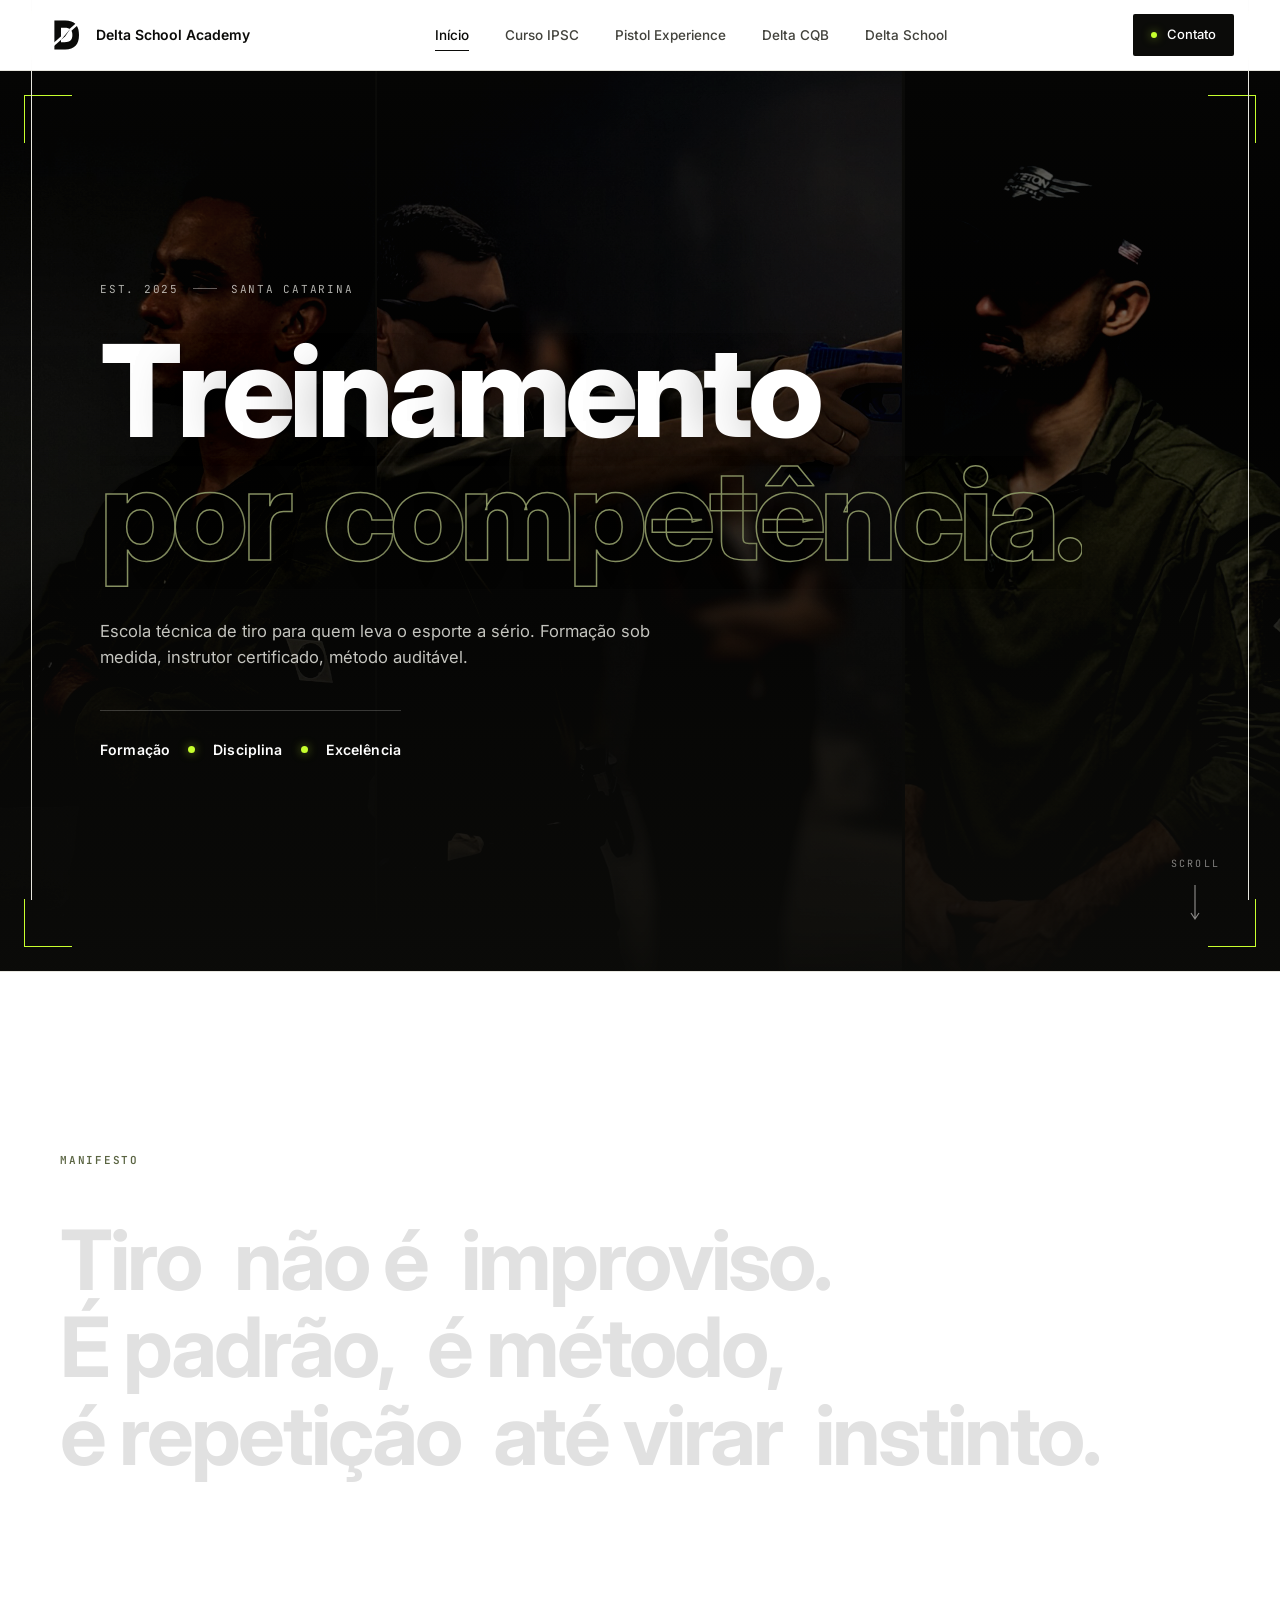
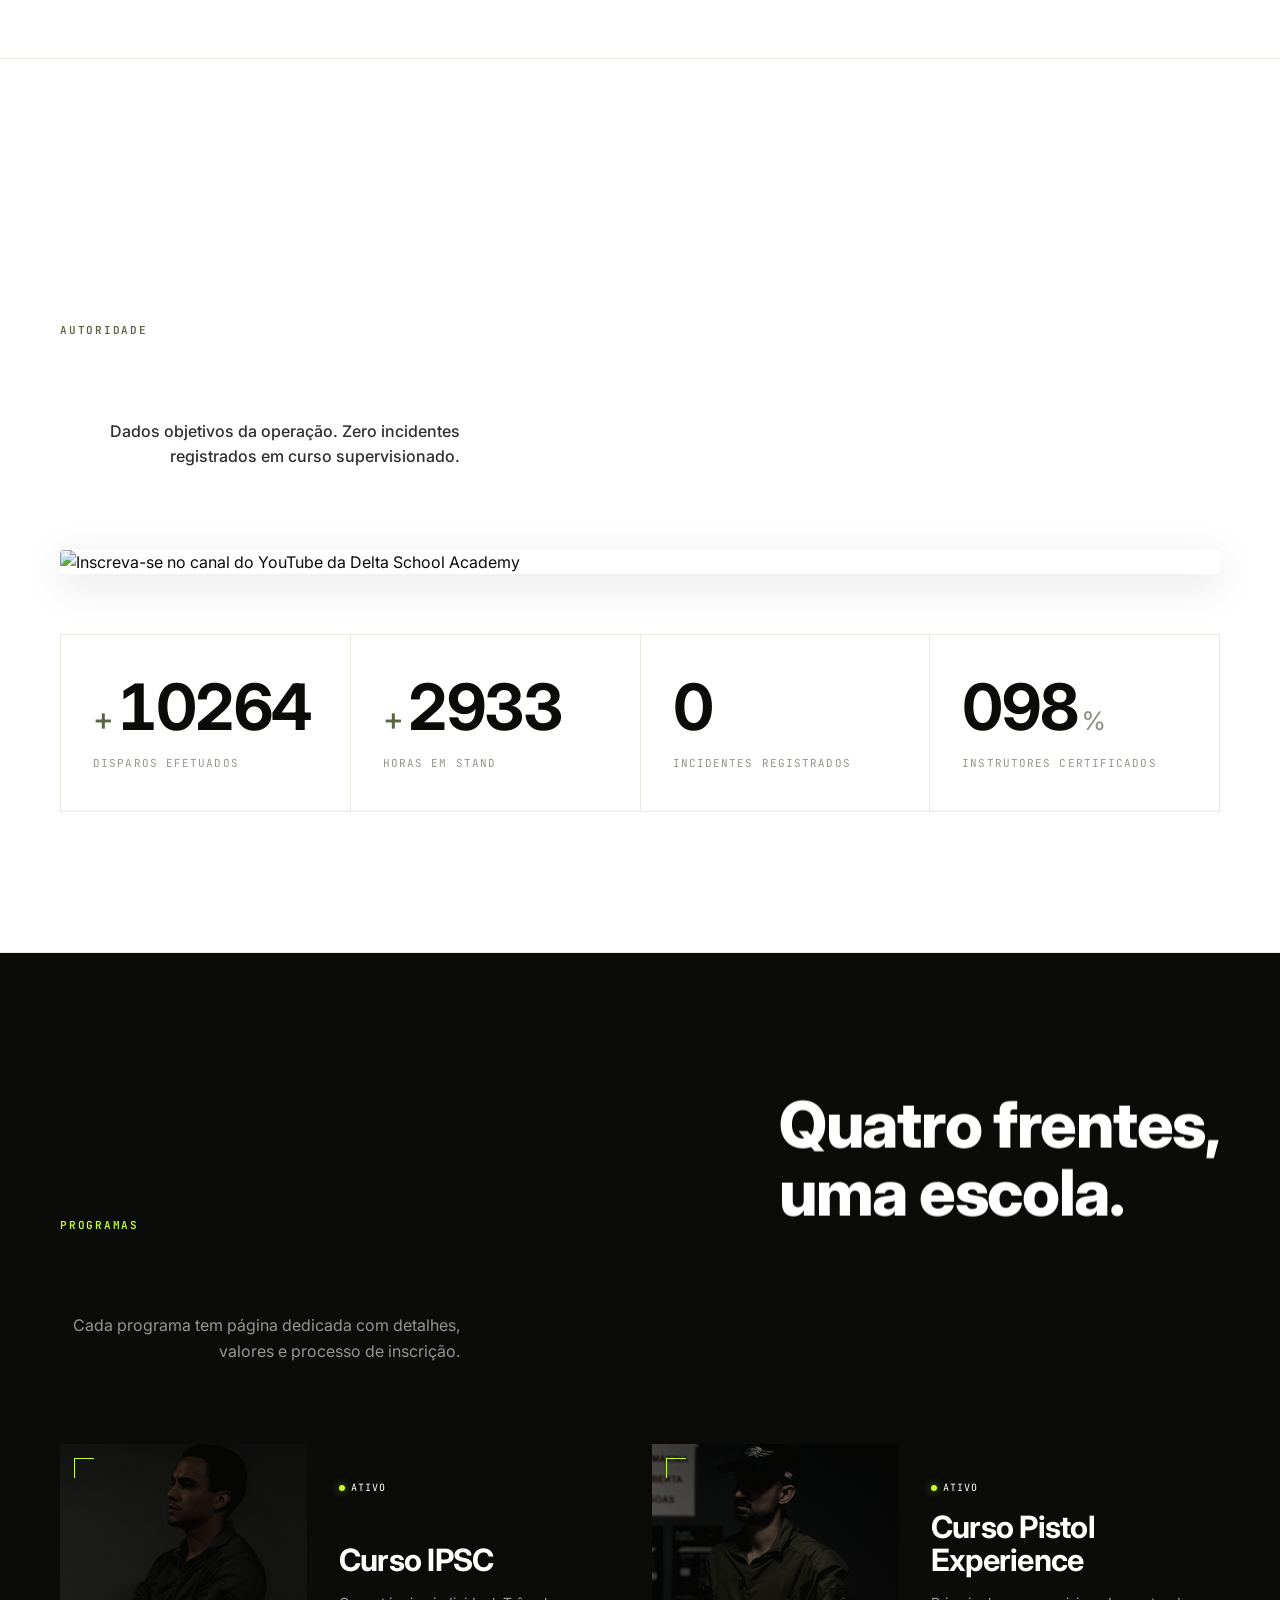
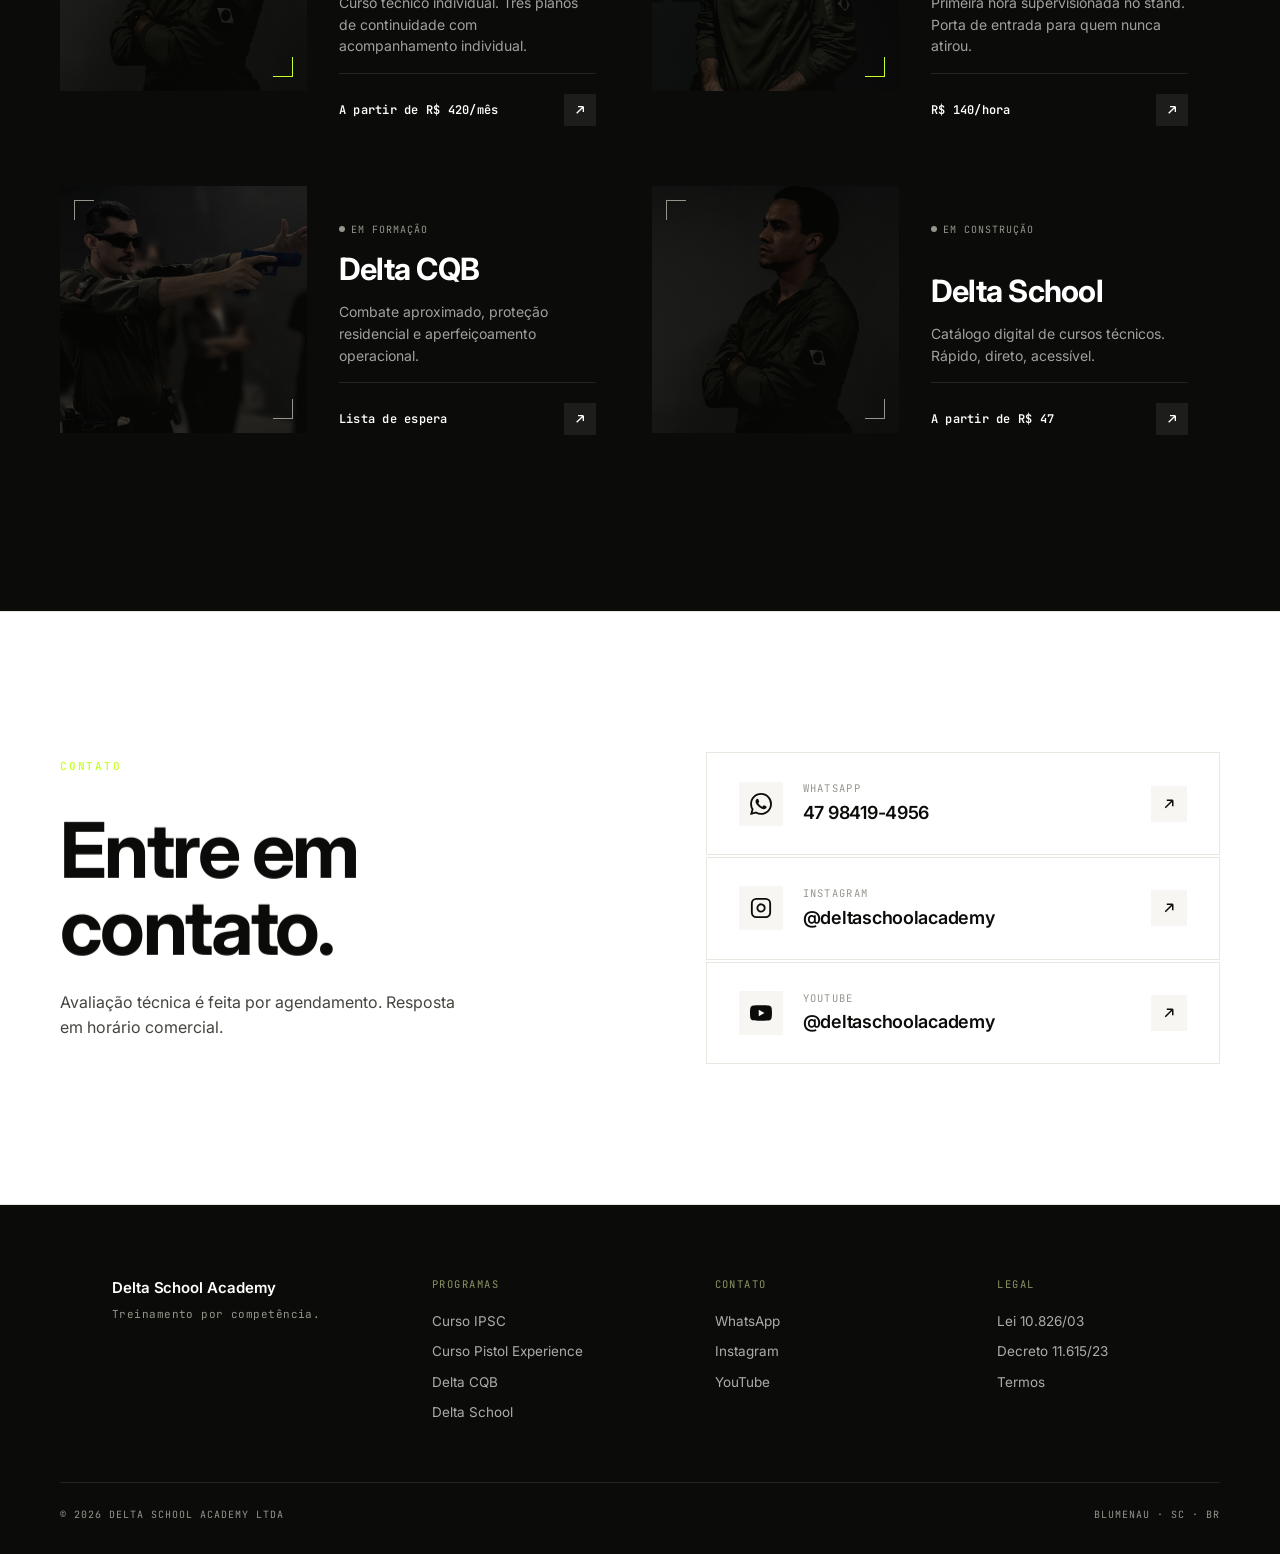
==== commit ea0d74d7: "Add files via upload" ====
--- a/index.html
+++ b/index.html
@@ -149,8 +149,14 @@
     <div class="authority-head">
       <span class="section-eyebrow">Autoridade</span>
       <h2 class="section-title title-mask">Números<br>que não mentem.</h2>
-      <p class="section-sub">Dados objetivos da operação. Zero incidentes registrados em instrução supervisionada.</p>
-    </div>
+      <p class="section-sub">Dados objetivos da operação. Zero incidentes registrados em curso supervisionado.</p>
+    </div>
+
+    <!-- BANNER YOUTUBE -->
+    <a href="https://www.youtube.com/@DeltaSchoolAcademy" target="_blank" rel="noopener" class="yt-banner" aria-label="Inscreva-se no canal da Delta School Academy no YouTube">
+      <img src="img/banner-youtube.jpg" alt="Inscreva-se no canal do YouTube da Delta School Academy" loading="lazy">
+    </a>
+
     <div class="authority-grid reveal-stagger">
       <div class="auth-item">
         
--- a/styles-v3.css
+++ b/styles-v3.css
@@ -600,7 +600,62 @@
   gap: 60px;
   align-items: end;
 }
-.authority-head .section-sub { max-width: 400px; text-align: right; }
+.authority-head .section-sub {
+  max-width: 400px;
+  text-align: right;
+  color: var(--ink);
+  font-weight: 500;
+  opacity: 0.85;
+}
+
+/* Banner YouTube clicável */
+.yt-banner {
+  display: block;
+  max-width: 1400px;
+  margin: 0 auto 60px;
+  overflow: hidden;
+  position: relative;
+  border-radius: 4px;
+  box-shadow: 0 10px 40px rgba(0,0,0,0.12);
+  transition: transform 0.4s cubic-bezier(0.16, 1, 0.3, 1), box-shadow 0.4s ease;
+  cursor: pointer;
+}
+.yt-banner img {
+  width: 100%;
+  height: auto;
+  display: block;
+  transition: transform 0.6s cubic-bezier(0.16, 1, 0.3, 1);
+}
+.yt-banner:hover {
+  transform: translateY(-3px);
+  box-shadow: 0 16px 50px rgba(0,0,0,0.2);
+}
+.yt-banner:hover img { transform: scale(1.015); }
+.yt-banner::after {
+  content: 'YOUTUBE ↗';
+  position: absolute;
+  top: 14px; right: 16px;
+  padding: 6px 10px;
+  background: rgba(11,11,9,0.7);
+  color: #F2F1EC;
+  font-family: var(--f-mono);
+  font-size: 10px;
+  letter-spacing: 0.15em;
+  border: 1px solid rgba(255,255,255,0.15);
+  backdrop-filter: blur(6px);
+  pointer-events: none;
+  opacity: 0;
+  transform: translateY(-4px);
+  transition: all 0.3s ease;
+}
+.yt-banner:hover::after {
+  opacity: 1;
+  transform: translateY(0);
+}
+@media (max-width: 820px) {
+  .yt-banner { margin: 0 auto 40px; border-radius: 2px; }
+  .yt-banner::after { top: 8px; right: 8px; font-size: 9px; padding: 4px 7px; }
+}
 
 .authority-grid {
   max-width: 1400px;
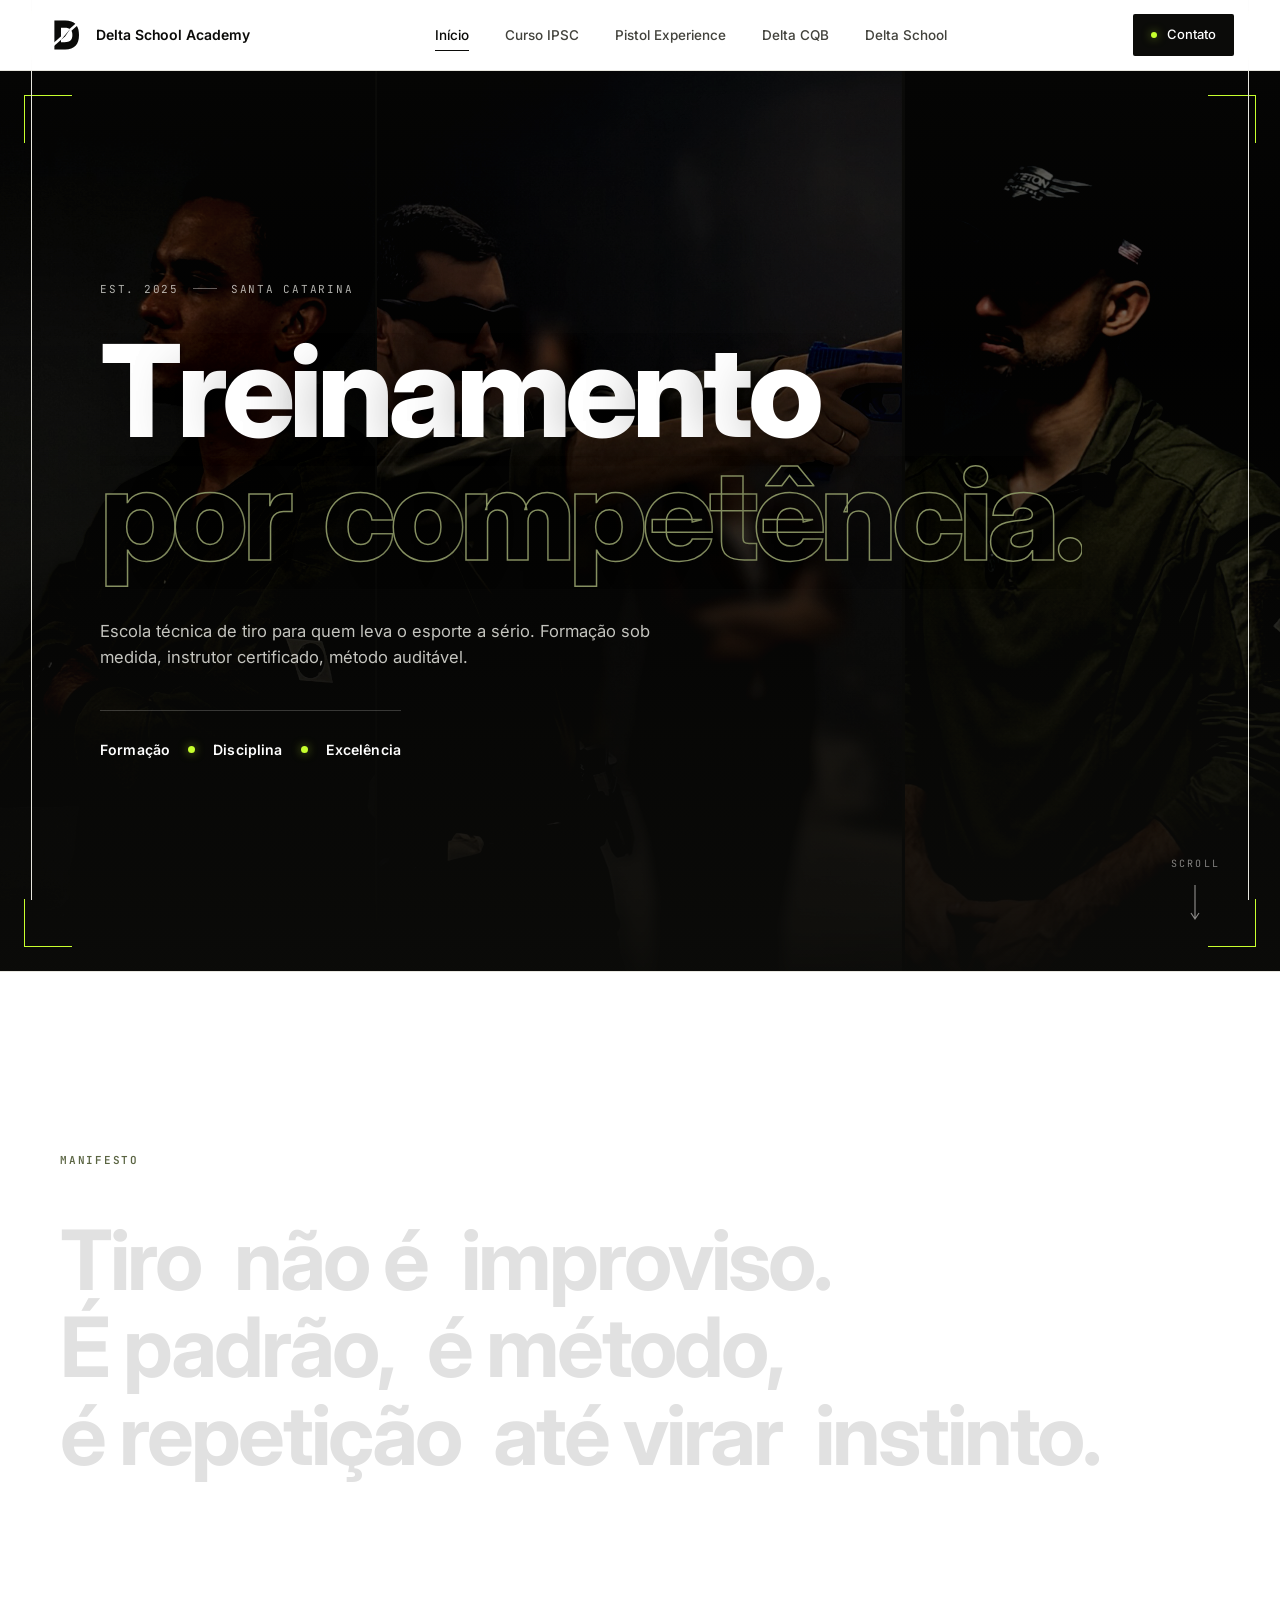
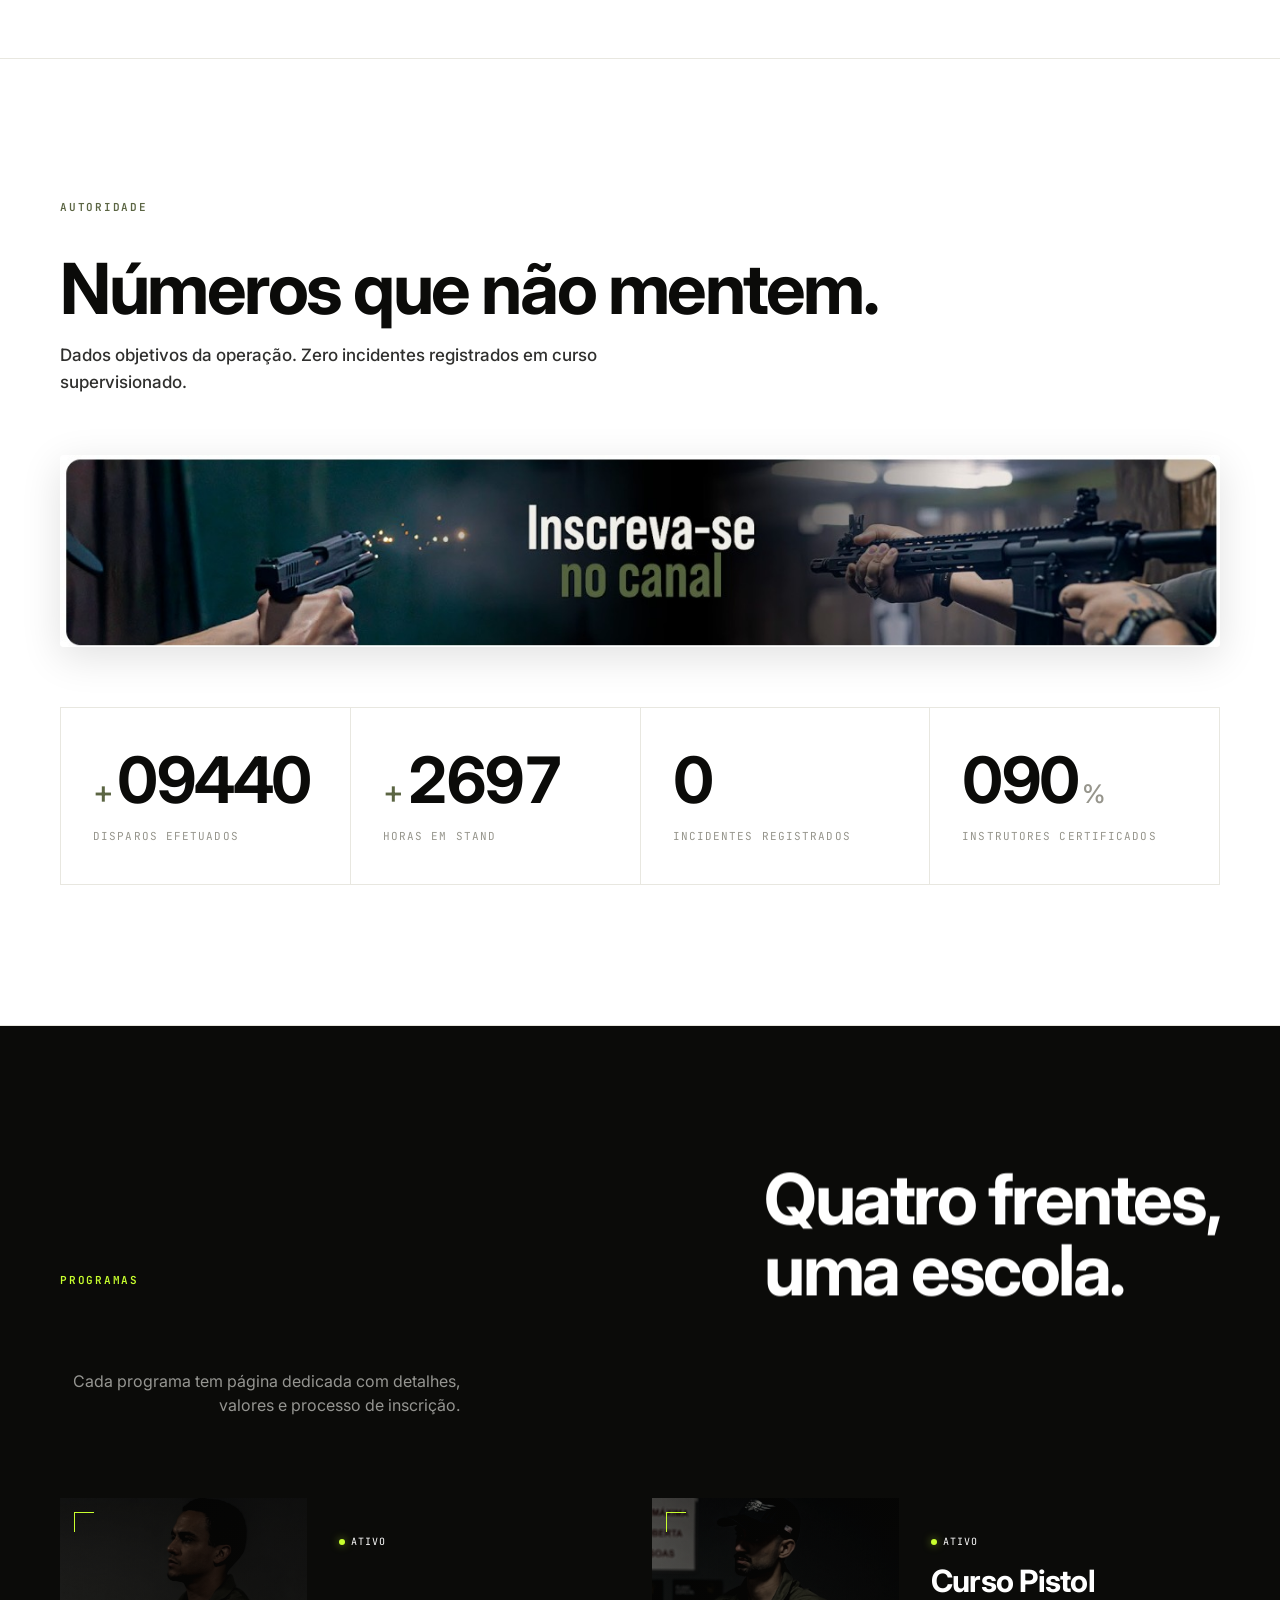
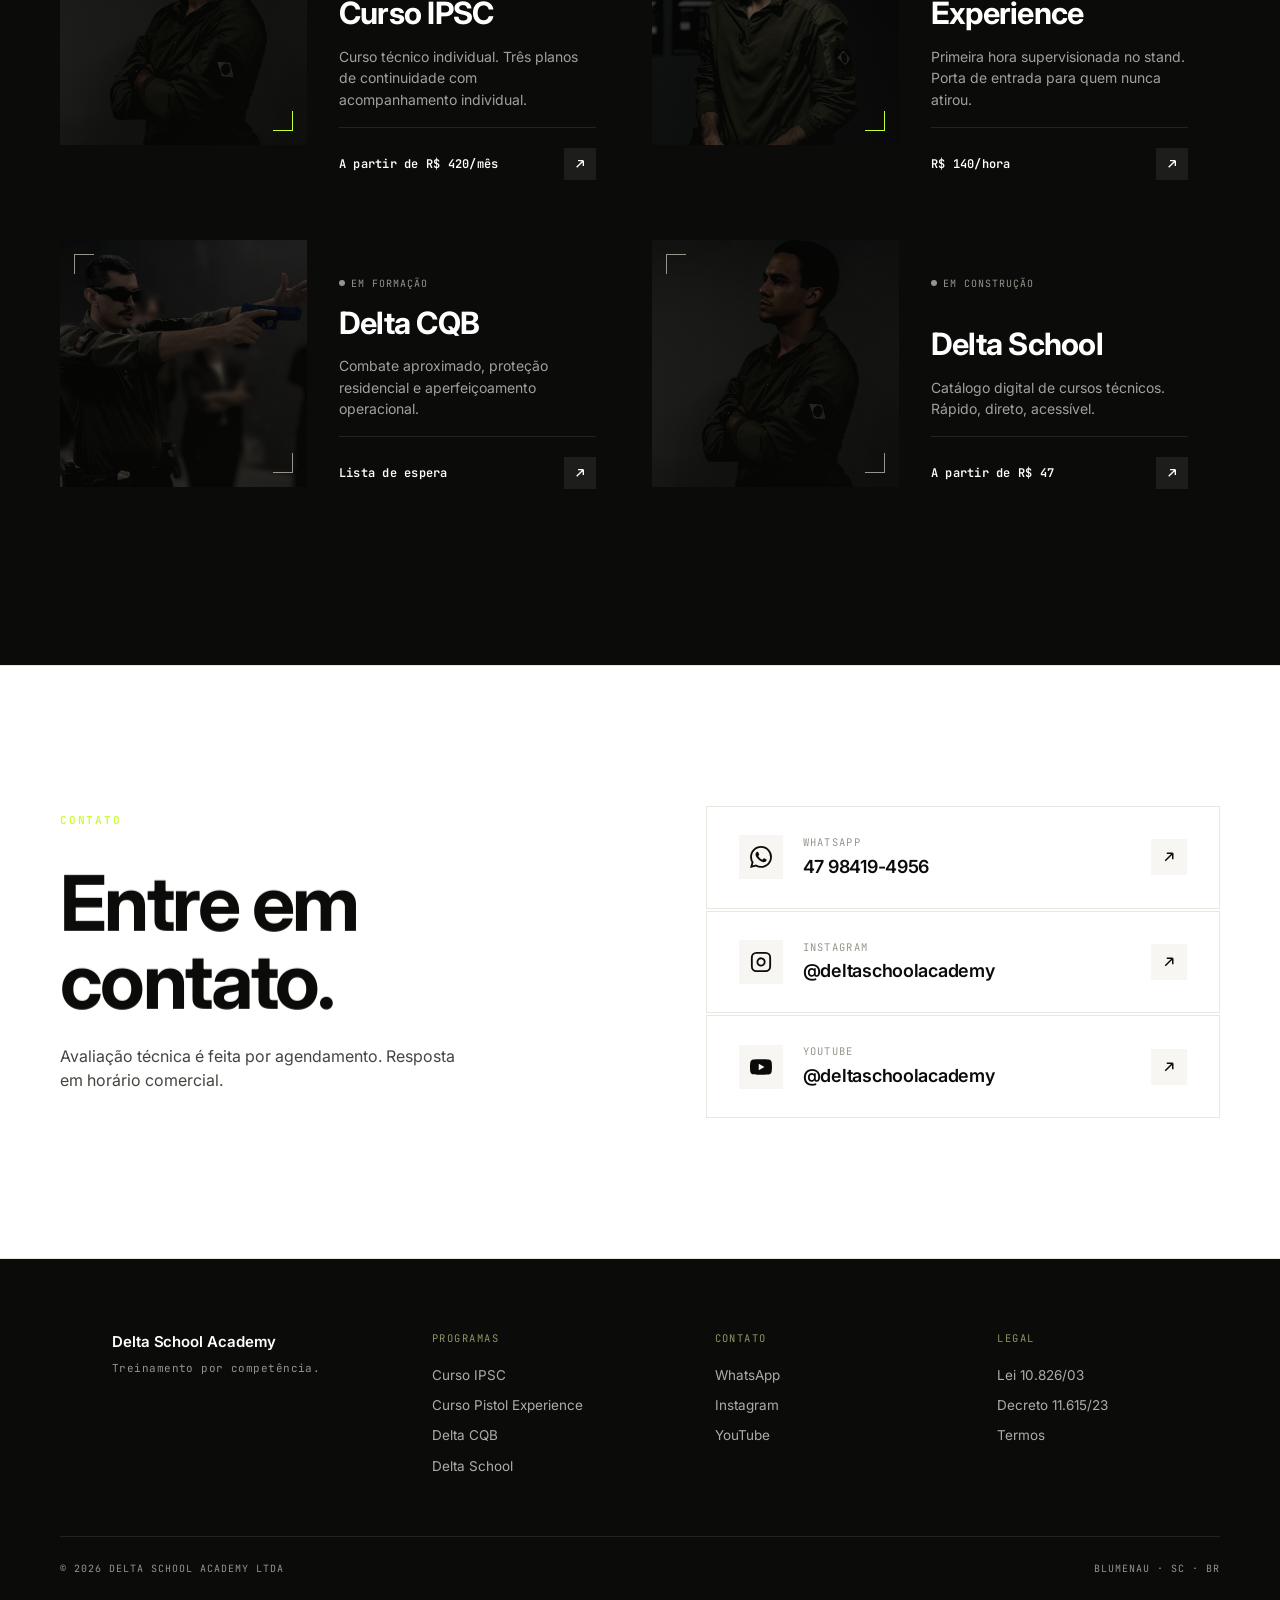
==== commit 2740b25e: "Update index.html" ====
--- a/index.html
+++ b/index.html
@@ -148,7 +148,7 @@
   <section class="authority">
     <div class="authority-head">
       <span class="section-eyebrow">Autoridade</span>
-      <h2 class="section-title title-mask">Números<br>que não mentem.</h2>
+      <h2 class="section-title">Números que não mentem.</h2>
       <p class="section-sub">Dados objetivos da operação. Zero incidentes registrados em curso supervisionado.</p>
     </div>
 
--- a/styles-v3.css
+++ b/styles-v3.css
@@ -593,19 +593,38 @@
 }
 .authority-head {
   max-width: 1400px;
-  margin: 0 auto 80px;
+  margin: 0 auto 60px;
   text-align: left;
-  display: grid;
-  grid-template-columns: 1fr auto;
-  gap: 60px;
-  align-items: end;
+  display: flex;
+  flex-direction: column;
+  gap: 20px;
+}
+.authority-head .section-title {
+  margin: 0;
+  max-width: 820px;
 }
 .authority-head .section-sub {
-  max-width: 400px;
-  text-align: right;
+  max-width: 580px;
+  text-align: left;
   color: var(--ink);
   font-weight: 500;
   opacity: 0.85;
+  font-size: 17px;
+  margin: 0;
+}
+
+/* Fallback title-mask: se o observer não disparar em 400ms, revela o título */
+.title-mask .tm-line .tm-inner {
+  animation: tm-safety-reveal 800ms cubic-bezier(0.16, 1, 0.3, 1) 400ms forwards;
+}
+@keyframes tm-safety-reveal {
+  from { transform: translateY(110%); }
+  to { transform: translateY(0); }
+}
+/* Observer: quando dispara, transition instantânea sobrepõe a animation */
+.title-mask.in-view .tm-line .tm-inner {
+  animation: none;
+  transform: translateY(0);
 }
 
 /* Banner YouTube clicável */
@@ -1358,7 +1377,7 @@
   color: var(--neon);
   margin-bottom: 20px;
 }
-.section-title {
+body:has(.page-hero) .section-title {
   font-family: var(--font-sans);
   font-size: clamp(36px, 5vw, 64px);
   font-weight: 800;
@@ -1367,7 +1386,7 @@
   color: var(--paper);
   margin: 0 0 24px;
 }
-.section-sub {
+body:has(.page-hero) .section-sub {
   font-size: 16px;
   line-height: 1.6;
   color: rgba(242,241,236,0.68);
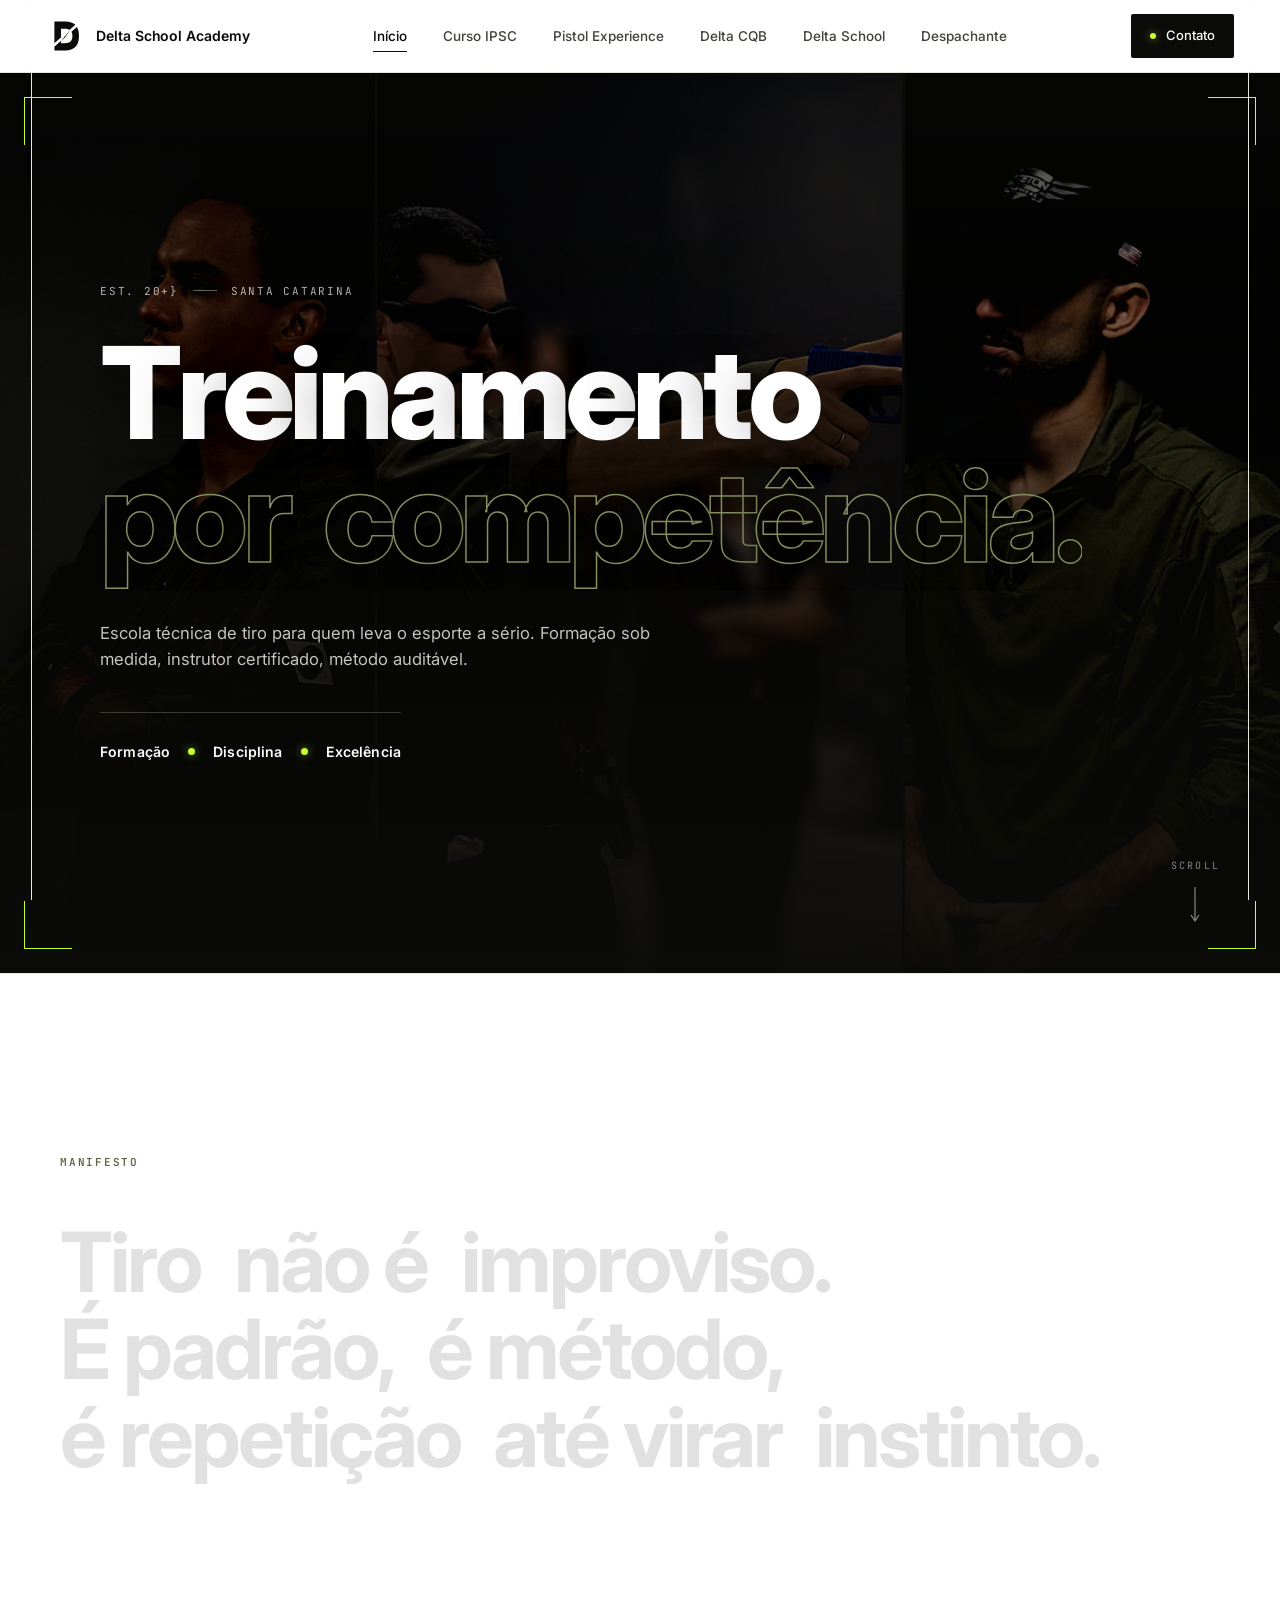
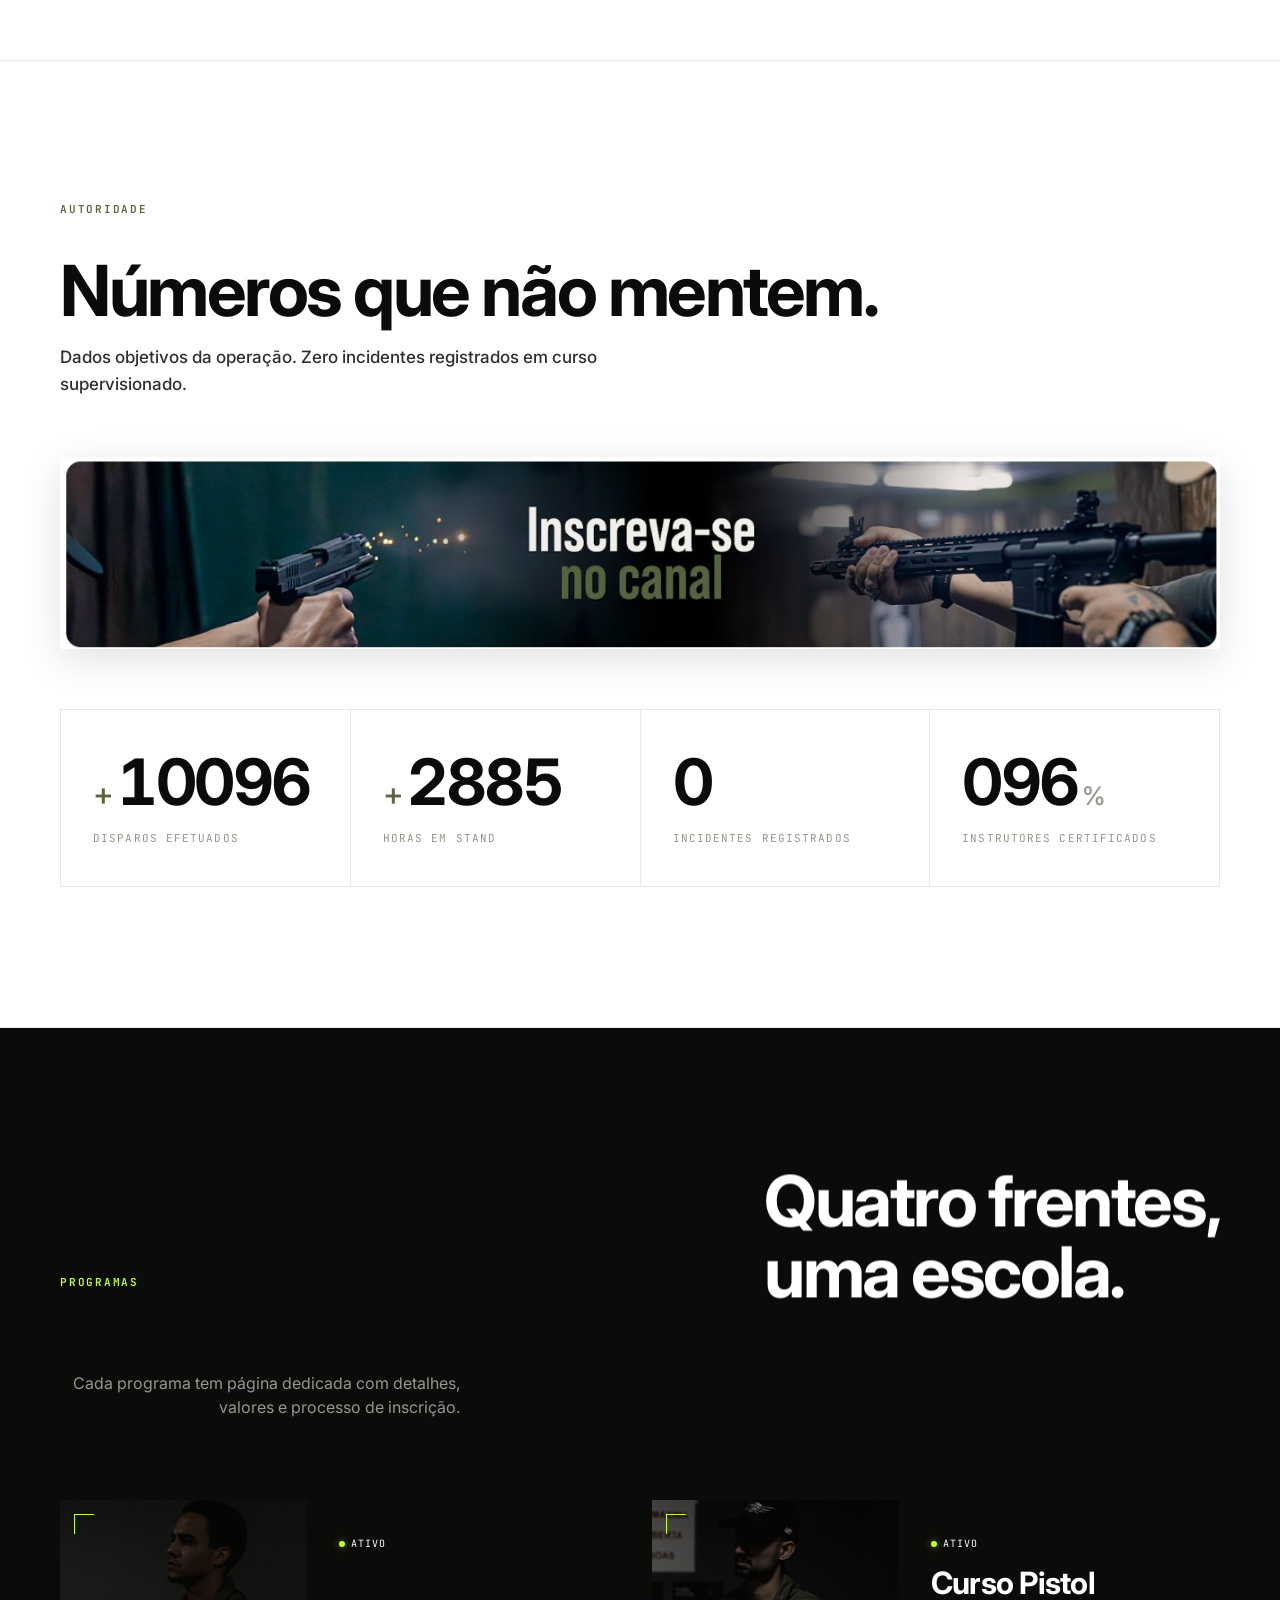
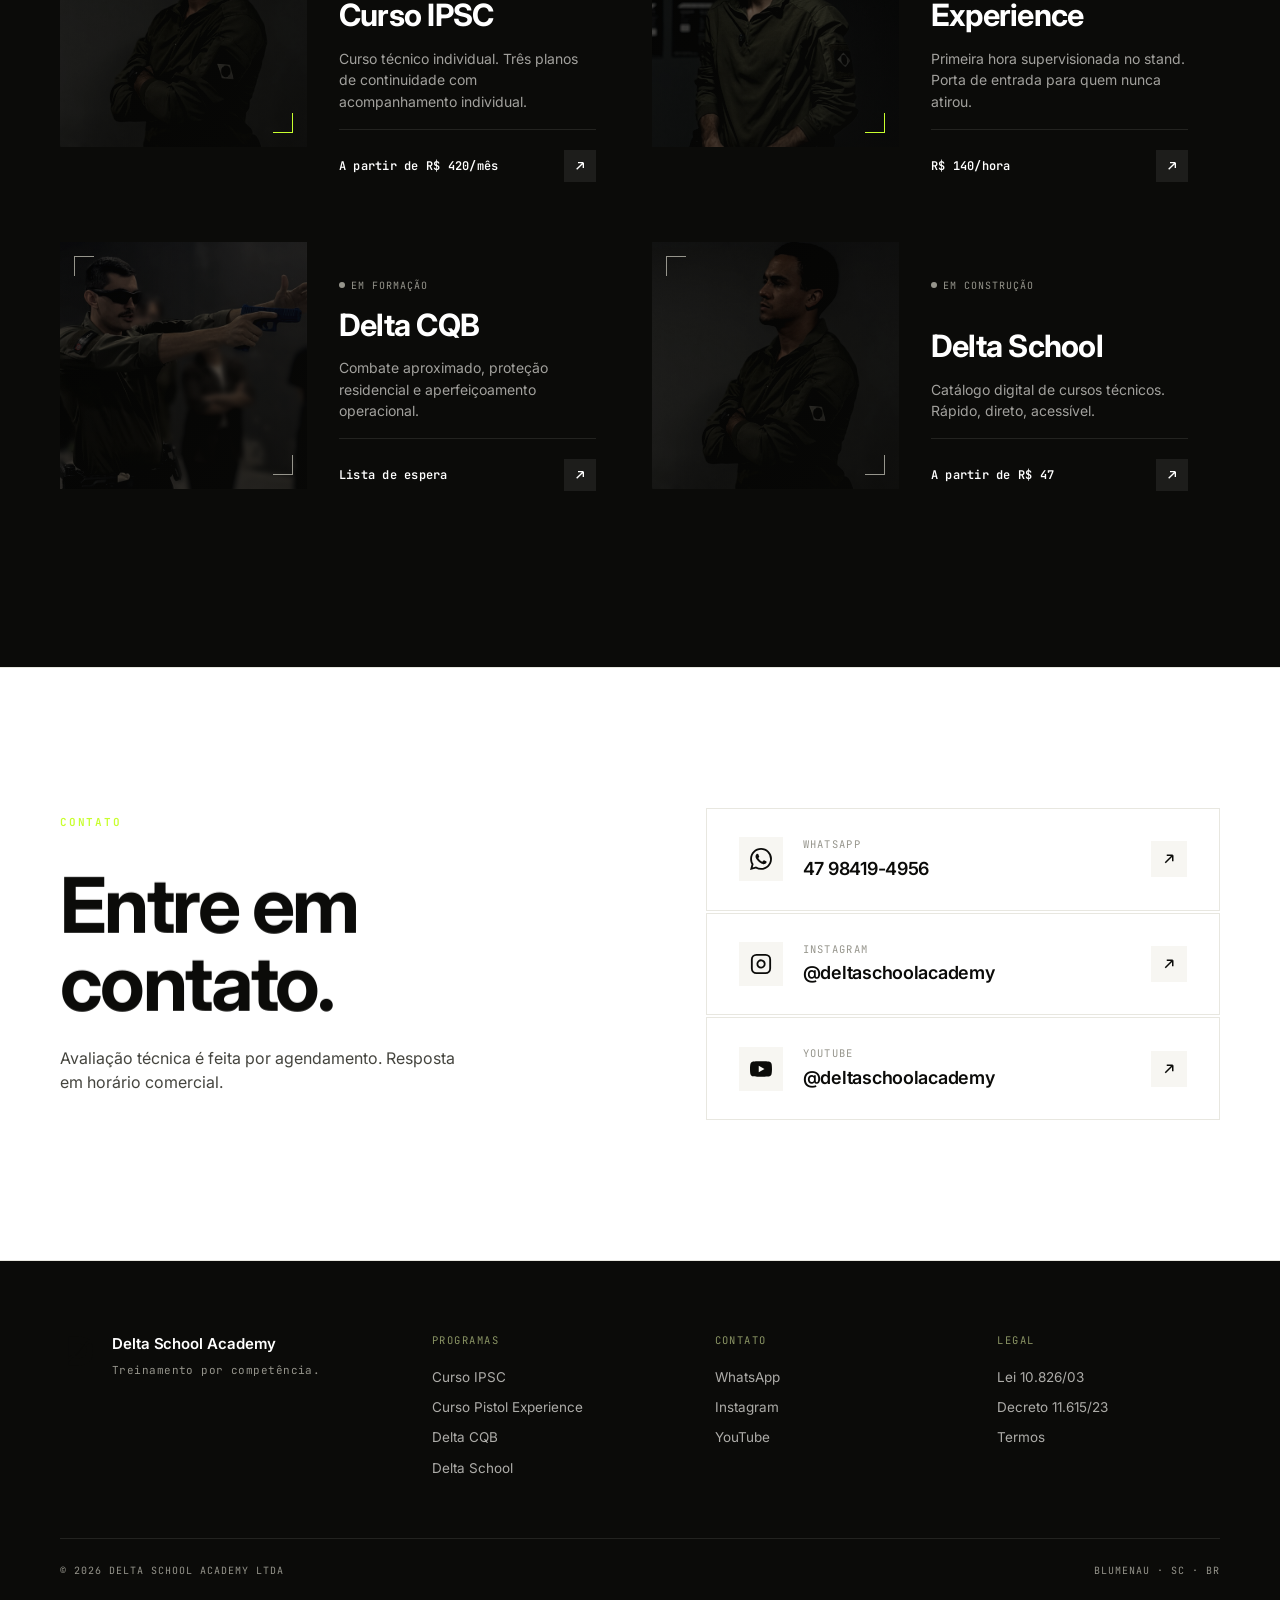
==== commit b43cc2b8: "Add files via upload" ====
--- a/index.html
+++ b/index.html
@@ -56,6 +56,7 @@
       <a href="experience.html" data-hover>Pistol Experience</a>
       <a href="cqb.html" data-hover>Delta CQB</a>
       <a href="school.html" data-hover>Delta School</a>
+      <a href="despachante.html" data-hover>Despachante</a>
     </nav>
     <a href="https://wa.me/5547984194956" class="nav-cta" data-hover>
       <span class="dot-neon"></span>
@@ -74,6 +75,7 @@
     <a href="experience.html" class="nav-mobile-item"><span>Experience</span></a>
     <a href="cqb.html" class="nav-mobile-item"><span>Delta CQB</span></a>
     <a href="school.html" class="nav-mobile-item"><span>Delta School</span></a>
+    <a href="despachante.html" class="nav-mobile-item"><span>Despachante</span></a>
     <a href="https://wa.me/5547984194956" class="nav-mobile-cta">
       <span class="dot-neon pulse"></span>
       Falar no WhatsApp
--- a/styles-v3.css
+++ b/styles-v3.css
@@ -1140,9 +1140,28 @@
 body:has(.page-hero) .nav-links a { color: #F2F1EC; }
 body:has(.page-hero) .nav-links a::after { background: var(--neon); }
 body:has(.page-hero) .nav .brand { color: #F2F1EC; }
+body:has(.page-hero) .nav .brand-mark-svg { color: #F2F1EC; }
+body:has(.page-hero) .nav .brand-name { color: #F2F1EC; }
+/* Nav CTA — hover sóbrio (mantém o fundo, destaca o texto com borda neon) */
+.nav-cta::before { display: none !important; }
+.nav-cta {
+  transition: color 250ms var(--ease), box-shadow 250ms var(--ease), background 250ms var(--ease) !important;
+  border: 1px solid transparent;
+}
+.nav-cta:hover {
+  color: #C9FF2E !important;
+  box-shadow: inset 0 0 0 1px #C9FF2E, 0 0 24px rgba(201,255,46,0.18) !important;
+}
+.nav-cta:hover .dot-neon { box-shadow: 0 0 12px rgba(201,255,46,0.8); }
+
+/* Páginas internas: botão começa claro, invertendo contra o fundo escuro */
 body:has(.page-hero) .nav-cta {
   background: #F2F1EC;
   color: #0B0B09;
+}
+body:has(.page-hero) .nav-cta:hover {
+  background: #0B0B09 !important;
+  color: #C9FF2E !important;
 }
 body:has(.page-hero) .side-marquee .marquee-track { color: rgba(242,241,236,0.35); }
 body:has(.page-hero) .side-marquee-left { border-right-color: rgba(242,241,236,0.08); }
@@ -2017,3 +2036,353 @@
   .plans { grid-template-columns: 1fr; gap: 20px; }
   .plan-featured { transform: none; }
 }
+
+/* ========================================
+   DELTA DESPACHANTE — landing page
+   ======================================== */
+
+/* Hero específico: CTAs pareados */
+.dp-hero .hero-ctas {
+  display: flex;
+  gap: 16px;
+  margin-top: 40px;
+  flex-wrap: wrap;
+}
+.btn-ghost {
+  display: inline-flex;
+  align-items: center;
+  gap: 10px;
+  padding: 15px 26px;
+  background: transparent;
+  color: #F2F1EC;
+  border: 1px solid rgba(242,241,236,0.3);
+  text-decoration: none;
+  font-weight: 500;
+  font-size: 14px;
+  letter-spacing: 0.02em;
+  transition: all 0.3s ease;
+}
+.btn-ghost:hover {
+  border-color: var(--neon);
+  color: var(--neon);
+}
+
+/* PARA QUEM É */
+.pq-section {
+  padding: 100px 48px 80px;
+  max-width: 1400px;
+  margin: 0 auto;
+}
+.pq-head { max-width: 780px; margin-bottom: 56px; }
+.pq-head .section-eyebrow {
+  display: block;
+  font-family: var(--font-mono);
+  font-size: 11px;
+  letter-spacing: 0.15em;
+  text-transform: uppercase;
+  color: var(--neon);
+  margin-bottom: 20px;
+}
+.pq-grid {
+  display: grid;
+  grid-template-columns: repeat(2, 1fr);
+  gap: 1px;
+  background: rgba(242,241,236,0.08);
+  border: 1px solid rgba(242,241,236,0.08);
+}
+.pq-card {
+  background: #0B0B09;
+  padding: 44px 36px;
+  display: flex;
+  flex-direction: column;
+  gap: 14px;
+  transition: background 0.4s ease;
+}
+.pq-card:hover { background: rgba(201,255,46,0.03); }
+.pq-title {
+  font-size: 22px;
+  font-weight: 700;
+  color: #F2F1EC;
+  margin: 0;
+  letter-spacing: -0.015em;
+}
+.pq-desc {
+  font-size: 15px;
+  line-height: 1.6;
+  color: rgba(242,241,236,0.72);
+  margin: 0;
+}
+
+/* AUTORIDADE DP */
+.dp-authority {
+  padding: 60px 48px 100px;
+  max-width: 1400px;
+  margin: 0 auto;
+}
+.dp-auth-inner { max-width: 100%; }
+.dp-auth-inner .section-eyebrow {
+  display: block;
+  font-family: var(--font-mono);
+  font-size: 11px;
+  letter-spacing: 0.15em;
+  text-transform: uppercase;
+  color: var(--neon);
+  margin-bottom: 20px;
+}
+.dp-auth-inner .section-title { margin-bottom: 56px; }
+.dp-auth-grid {
+  display: grid;
+  grid-template-columns: repeat(4, 1fr);
+  gap: 24px;
+}
+.dp-auth-item {
+  padding: 32px 0 0;
+  border-top: 2px solid var(--neon);
+  display: flex;
+  flex-direction: column;
+  gap: 10px;
+}
+.dp-auth-label {
+  font-family: var(--font-mono);
+  font-size: 11px;
+  letter-spacing: 0.12em;
+  text-transform: uppercase;
+  color: rgba(242,241,236,0.55);
+}
+.dp-auth-value {
+  font-size: 26px;
+  font-weight: 700;
+  color: #F2F1EC;
+  letter-spacing: -0.015em;
+  line-height: 1.15;
+}
+.dp-auth-note {
+  font-size: 13px;
+  line-height: 1.5;
+  color: rgba(242,241,236,0.6);
+}
+
+/* MÉTODO — grid de 6 */
+.method-grid-6 {
+  grid-template-columns: repeat(3, 1fr);
+}
+
+/* SERVIÇOS */
+.services-section {
+  padding: 80px 48px 100px;
+  max-width: 1400px;
+  margin: 0 auto;
+}
+.services-head { max-width: 780px; margin-bottom: 56px; }
+.services-head .section-eyebrow {
+  display: block;
+  font-family: var(--font-mono);
+  font-size: 11px;
+  letter-spacing: 0.15em;
+  text-transform: uppercase;
+  color: var(--neon);
+  margin-bottom: 20px;
+}
+.services-grid {
+  display: grid;
+  grid-template-columns: repeat(3, 1fr);
+  gap: 20px;
+}
+.svc-card {
+  background: rgba(242,241,236,0.025);
+  border: 1px solid rgba(242,241,236,0.08);
+  padding: 28px 26px;
+  display: flex;
+  flex-direction: column;
+  gap: 14px;
+  transition: all 0.4s ease;
+}
+.svc-card:hover {
+  border-color: rgba(201,255,46,0.35);
+  background: rgba(201,255,46,0.02);
+  transform: translateY(-2px);
+}
+.svc-head { display: flex; justify-content: space-between; align-items: center; }
+.svc-cat {
+  font-family: var(--font-mono);
+  font-size: 10px;
+  letter-spacing: 0.15em;
+  text-transform: uppercase;
+  color: var(--neon);
+}
+.svc-title {
+  font-size: 18px;
+  font-weight: 700;
+  color: #F2F1EC;
+  margin: 0;
+  letter-spacing: -0.015em;
+  line-height: 1.25;
+}
+.svc-desc {
+  font-size: 13.5px;
+  line-height: 1.55;
+  color: rgba(242,241,236,0.65);
+  margin: 0;
+  flex: 1;
+}
+.svc-foot {
+  display: flex;
+  justify-content: space-between;
+  align-items: center;
+  padding-top: 16px;
+  border-top: 1px solid rgba(242,241,236,0.08);
+}
+.svc-price {
+  font-size: 22px;
+  font-weight: 800;
+  color: #F2F1EC;
+  letter-spacing: -0.02em;
+}
+.svc-link {
+  font-family: var(--font-mono);
+  font-size: 11px;
+  letter-spacing: 0.1em;
+  text-transform: uppercase;
+  color: var(--neon);
+  text-decoration: none;
+  padding: 6px 12px;
+  border: 1px solid rgba(201,255,46,0.3);
+  transition: all 0.3s ease;
+}
+.svc-link:hover {
+  background: var(--neon);
+  color: #0B0B09;
+  border-color: var(--neon);
+}
+.services-note {
+  margin-top: 32px;
+  font-family: var(--font-mono);
+  font-size: 12px;
+  color: rgba(242,241,236,0.5);
+  letter-spacing: 0.02em;
+  max-width: 900px;
+}
+
+/* FILTRO — "Não é para você se..." */
+.filter-section {
+  padding: 60px 48px;
+  max-width: 1400px;
+  margin: 0 auto;
+}
+.filter-inner {
+  padding: 64px 56px;
+  background: rgba(242,241,236,0.025);
+  border: 1px solid rgba(242,241,236,0.1);
+}
+.filter-inner .section-eyebrow {
+  display: block;
+  font-family: var(--font-mono);
+  font-size: 11px;
+  letter-spacing: 0.15em;
+  text-transform: uppercase;
+  color: var(--neon);
+  margin-bottom: 20px;
+}
+.filter-inner .section-title { margin-bottom: 36px; }
+.filter-list {
+  list-style: none;
+  padding: 0;
+  margin: 0;
+  display: flex;
+  flex-direction: column;
+  gap: 18px;
+}
+.filter-list li {
+  font-size: 16px;
+  line-height: 1.55;
+  color: rgba(242,241,236,0.82);
+  display: flex;
+  gap: 16px;
+  align-items: flex-start;
+}
+.filter-list .fx {
+  color: var(--neon);
+  font-family: var(--font-mono);
+  font-weight: 700;
+  flex-shrink: 0;
+  margin-top: 2px;
+}
+
+/* FAQ */
+.faq-section {
+  padding: 60px 48px 100px;
+  max-width: 1400px;
+  margin: 0 auto;
+}
+.faq-head { max-width: 780px; margin-bottom: 44px; }
+.faq-head .section-eyebrow {
+  display: block;
+  font-family: var(--font-mono);
+  font-size: 11px;
+  letter-spacing: 0.15em;
+  text-transform: uppercase;
+  color: var(--neon);
+  margin-bottom: 20px;
+}
+.faq-grid {
+  display: grid;
+  grid-template-columns: repeat(2, 1fr);
+  gap: 1px;
+  background: rgba(242,241,236,0.08);
+  border: 1px solid rgba(242,241,236,0.08);
+}
+.faq-item {
+  background: #0B0B09;
+  padding: 28px 32px;
+  cursor: pointer;
+  transition: background 0.3s ease;
+}
+.faq-item:hover { background: rgba(201,255,46,0.03); }
+.faq-item summary {
+  font-size: 17px;
+  font-weight: 600;
+  color: #F2F1EC;
+  letter-spacing: -0.01em;
+  list-style: none;
+  display: flex;
+  justify-content: space-between;
+  align-items: center;
+  gap: 16px;
+}
+.faq-item summary::-webkit-details-marker { display: none; }
+.faq-item summary::after {
+  content: '+';
+  font-family: var(--font-mono);
+  font-weight: 400;
+  color: var(--neon);
+  font-size: 22px;
+  transition: transform 0.3s ease;
+}
+.faq-item[open] summary::after { transform: rotate(45deg); }
+.faq-item p {
+  margin: 14px 0 0;
+  font-size: 14.5px;
+  line-height: 1.6;
+  color: rgba(242,241,236,0.7);
+}
+
+/* MOBILE: landing page despachante */
+@media (max-width: 920px) {
+  .dp-hero .hero-ctas { margin-top: 28px; gap: 12px; }
+  .btn-ghost { padding: 13px 20px; font-size: 13px; }
+  .pq-section,
+  .dp-authority,
+  .services-section,
+  .filter-section,
+  .faq-section { padding: 60px 24px 60px; }
+  .pq-grid { grid-template-columns: 1fr; }
+  .dp-auth-grid { grid-template-columns: 1fr 1fr; gap: 20px; }
+  .method-grid-6 { grid-template-columns: 1fr 1fr; }
+  .services-grid { grid-template-columns: 1fr; gap: 16px; }
+  .filter-inner { padding: 40px 28px; }
+  .faq-grid { grid-template-columns: 1fr; }
+}
+@media (max-width: 560px) {
+  .dp-auth-grid { grid-template-columns: 1fr; }
+  .method-grid-6 { grid-template-columns: 1fr; }
+}
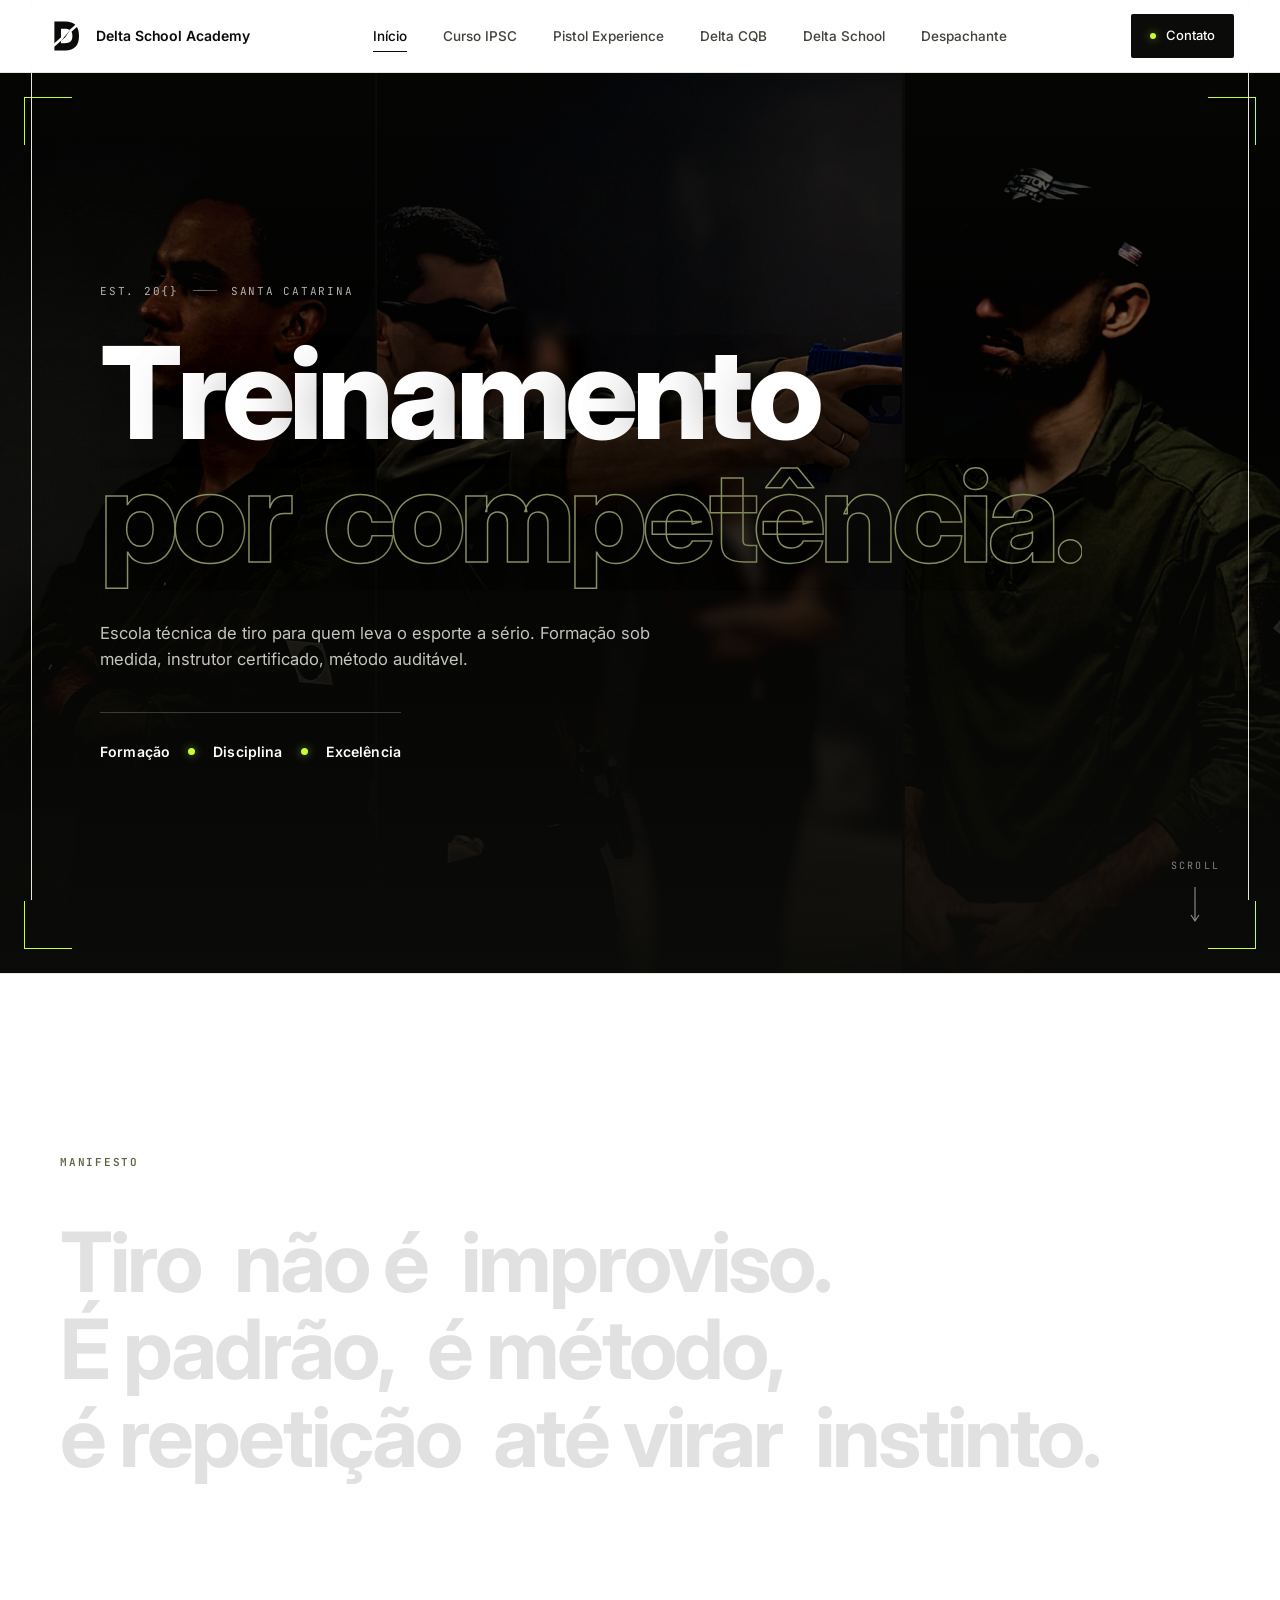
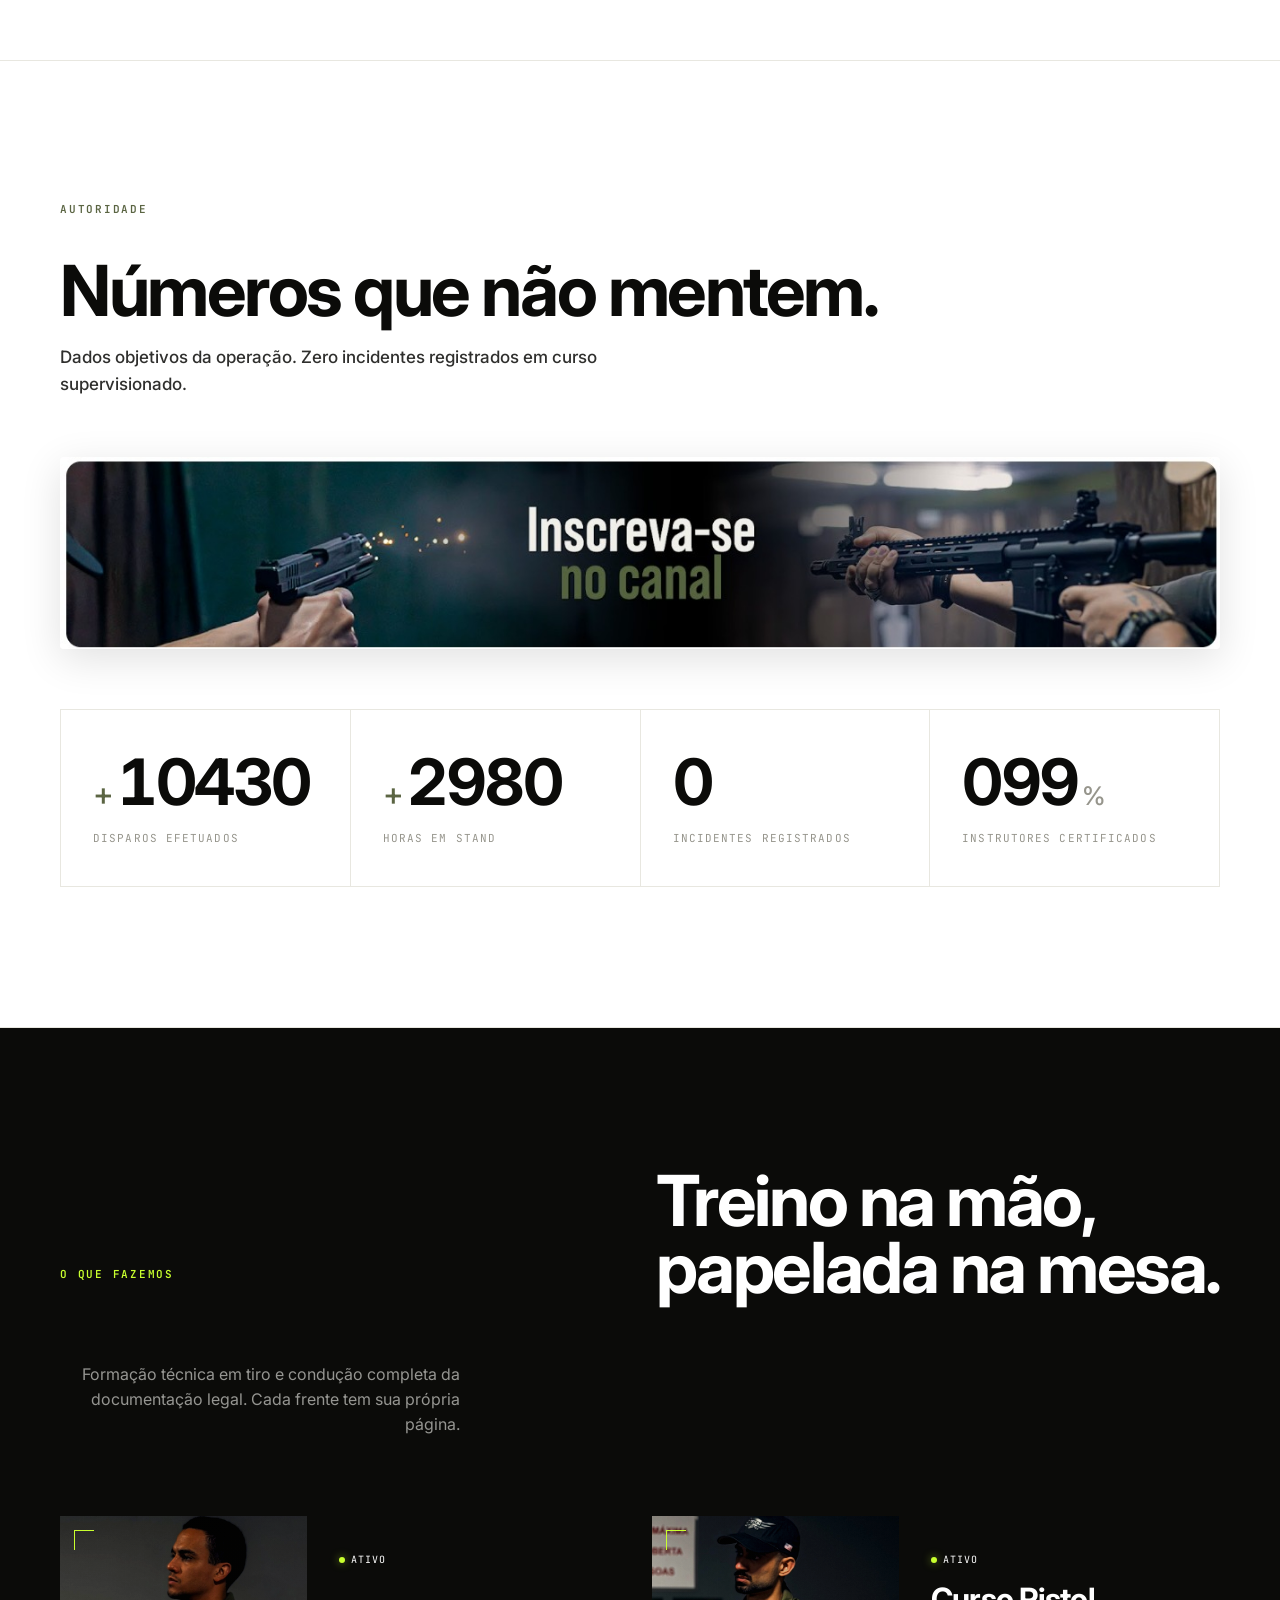
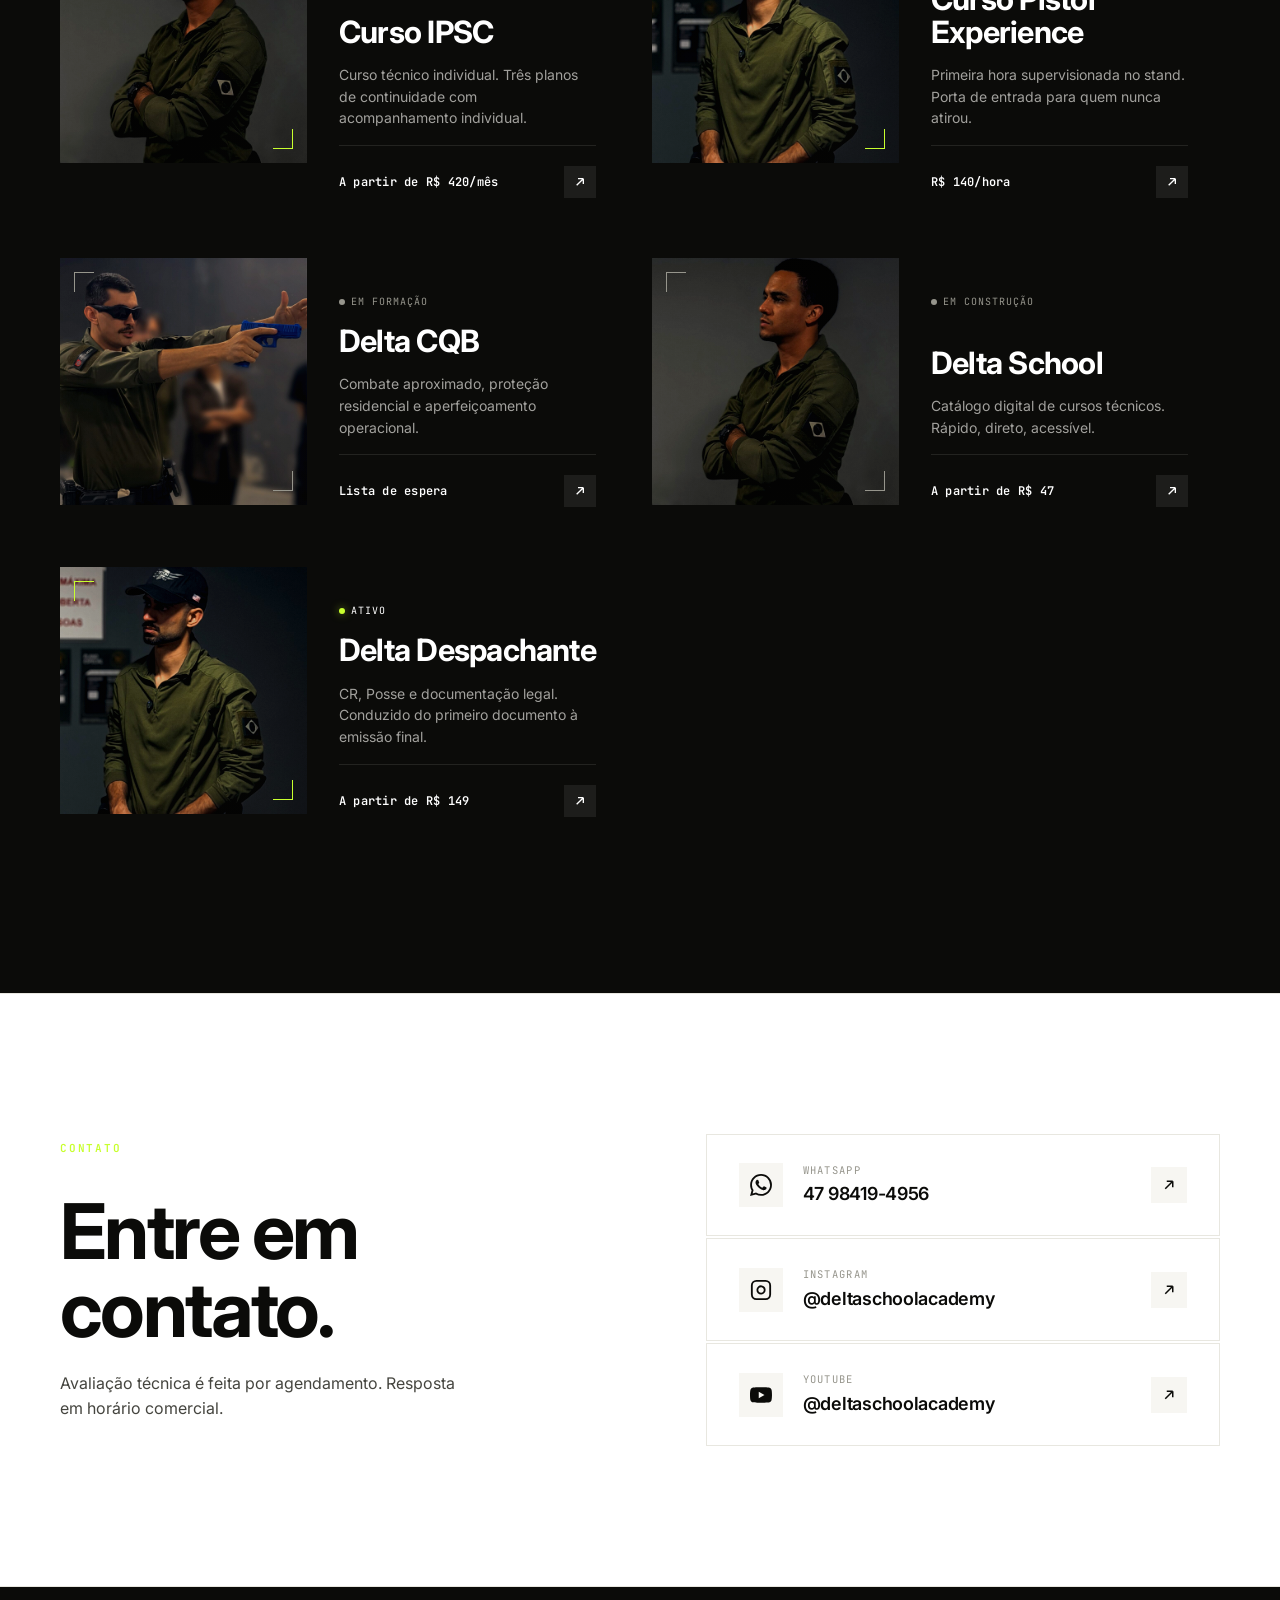
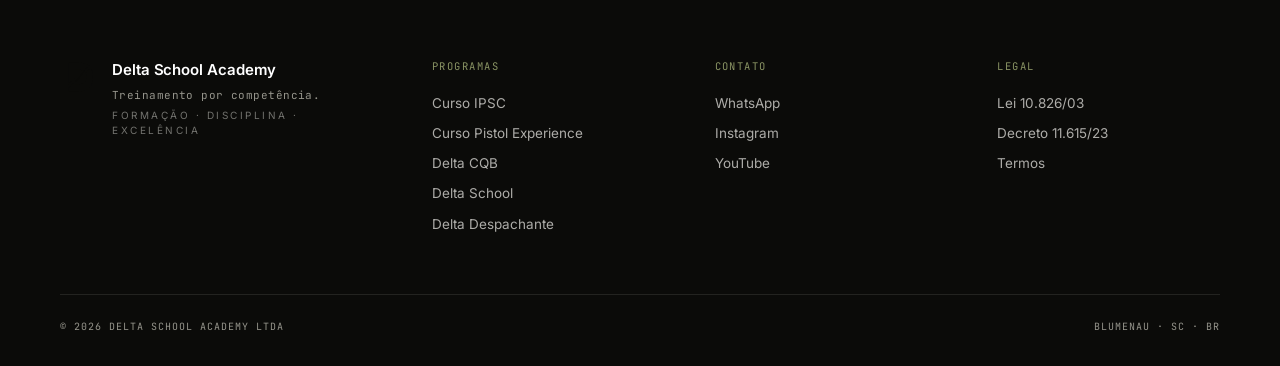
==== commit ae231654: "Add files via upload" ====
--- a/index.html
+++ b/index.html
@@ -186,9 +186,9 @@
   <!-- PROGRAMAS (links para páginas internas) -->
   <section class="programas">
     <div class="programas-head">
-      <span class="section-eyebrow">Programas</span>
-      <h2 class="section-title title-mask">Quatro frentes,<br>uma escola.</h2>
-      <p class="section-sub">Cada programa tem página dedicada com detalhes, valores e processo de inscrição.</p>
+      <span class="section-eyebrow">O que fazemos</span>
+      <h2 class="section-title">Treino na mão,<br>papelada na mesa.</h2>
+      <p class="section-sub">Formação técnica em tiro e condução completa da documentação legal. Cada frente tem sua própria página.</p>
     </div>
 
     <div class="programas-list reveal-stagger">
@@ -277,6 +277,28 @@
           <p class="prog-desc">Catálogo digital de cursos técnicos. Rápido, direto, acessível.</p>
           <div class="prog-foot">
             <span class="prog-price">A partir de R$ 47</span>
+            <span class="prog-arrow">
+              <svg width="16" height="16" viewBox="0 0 24 24" fill="none" stroke="currentColor" stroke-width="2"><path d="M7 17L17 7M17 7H9M17 7V15"/></svg>
+            </span>
+          </div>
+        </div>
+      </a>
+
+      <a href="despachante.html" class="prog-item prog-live">
+        <div class="prog-media">
+          <div class="prog-media-bg" style="background-image: url('img/instrutor-2.jpg');"></div>
+          <div class="prog-media-overlay"></div>
+          <span class="prog-tick prog-tick-tl"></span>
+          <span class="prog-tick prog-tick-br"></span>
+        </div>
+        <div class="prog-info">
+          <div class="prog-top">
+            <span class="prog-status"><span class="dot"></span>Ativo</span>
+          </div>
+          <h3 class="prog-name">Delta Despachante</h3>
+          <p class="prog-desc">CR, Posse e documentação legal. Conduzido do primeiro documento à emissão final.</p>
+          <div class="prog-foot">
+            <span class="prog-price">A partir de R$ 149</span>
             <span class="prog-arrow">
               <svg width="16" height="16" viewBox="0 0 24 24" fill="none" stroke="currentColor" stroke-width="2"><path d="M7 17L17 7M17 7H9M17 7V15"/></svg>
             </span>
@@ -352,6 +374,7 @@
       <div>
         <div class="footer-v3-name">Delta School Academy</div>
         <div class="footer-v3-tagline">Treinamento por competência.</div>
+        <div class="footer-v3-slogan">Formação · Disciplina · Excelência</div>
       </div>
     </div>
     <div class="footer-v3-cols">
@@ -361,6 +384,7 @@
         <a href="experience.html">Curso Pistol Experience</a>
         <a href="cqb.html">Delta CQB</a>
         <a href="school.html">Delta School</a>
+        <a href="despachante.html">Delta Despachante</a>
       </div>
       <div class="footer-v3-col">
         <span class="footer-v3-label">Contato</span>
--- a/styles-v3.css
+++ b/styles-v3.css
@@ -795,17 +795,17 @@
   inset: 0;
   background-size: cover;
   background-position: center;
-  filter: grayscale(0.5) contrast(1.15) brightness(0.65);
+  filter: contrast(1.05) saturate(1.15) brightness(1.1);
   transition: transform 800ms var(--ease), filter 400ms ease;
 }
 .prog-item:hover .prog-media-bg {
   transform: scale(1.08);
-  filter: grayscale(0.2) contrast(1.2) brightness(0.75);
+  filter: contrast(1.1) saturate(1.25) brightness(1.18);
 }
 .prog-media-overlay {
   position: absolute;
   inset: 0;
-  background: linear-gradient(135deg, rgba(11,11,9,0.3) 0%, rgba(11,11,9,0.7) 100%);
+  background: linear-gradient(135deg, rgba(11,11,9,0.08) 0%, rgba(11,11,9,0.35) 100%);
 }
 .prog-tick {
   position: absolute;
@@ -2386,3 +2386,14 @@
   .dp-auth-grid { grid-template-columns: 1fr; }
   .method-grid-6 { grid-template-columns: 1fr; }
 }
+
+/* Slogan no footer (todas as páginas) */
+.footer-v3-slogan {
+  font-family: var(--font-mono);
+  font-size: 10px;
+  letter-spacing: 0.25em;
+  text-transform: uppercase;
+  color: rgba(242,241,236,0.45);
+  margin-top: 4px;
+}
+body:has(.page-hero) .footer-v3-slogan { color: rgba(242,241,236,0.45); }
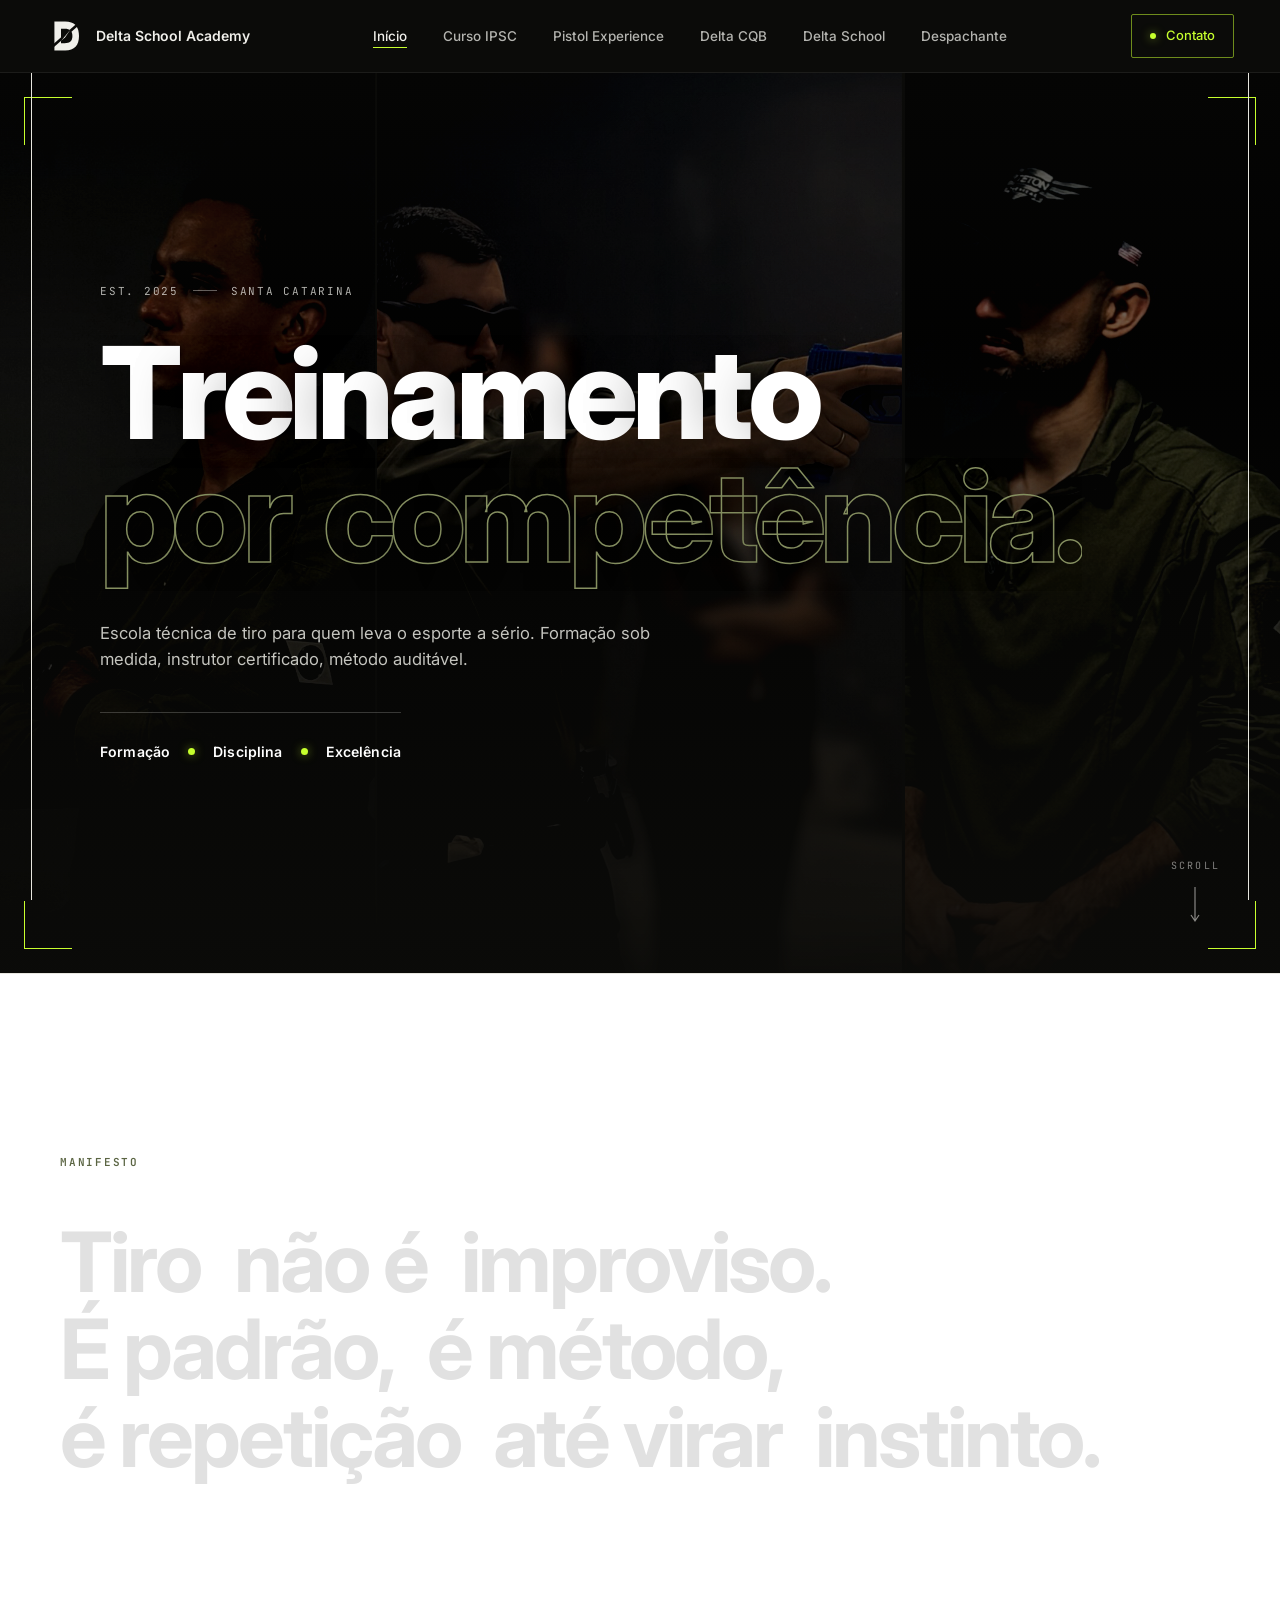
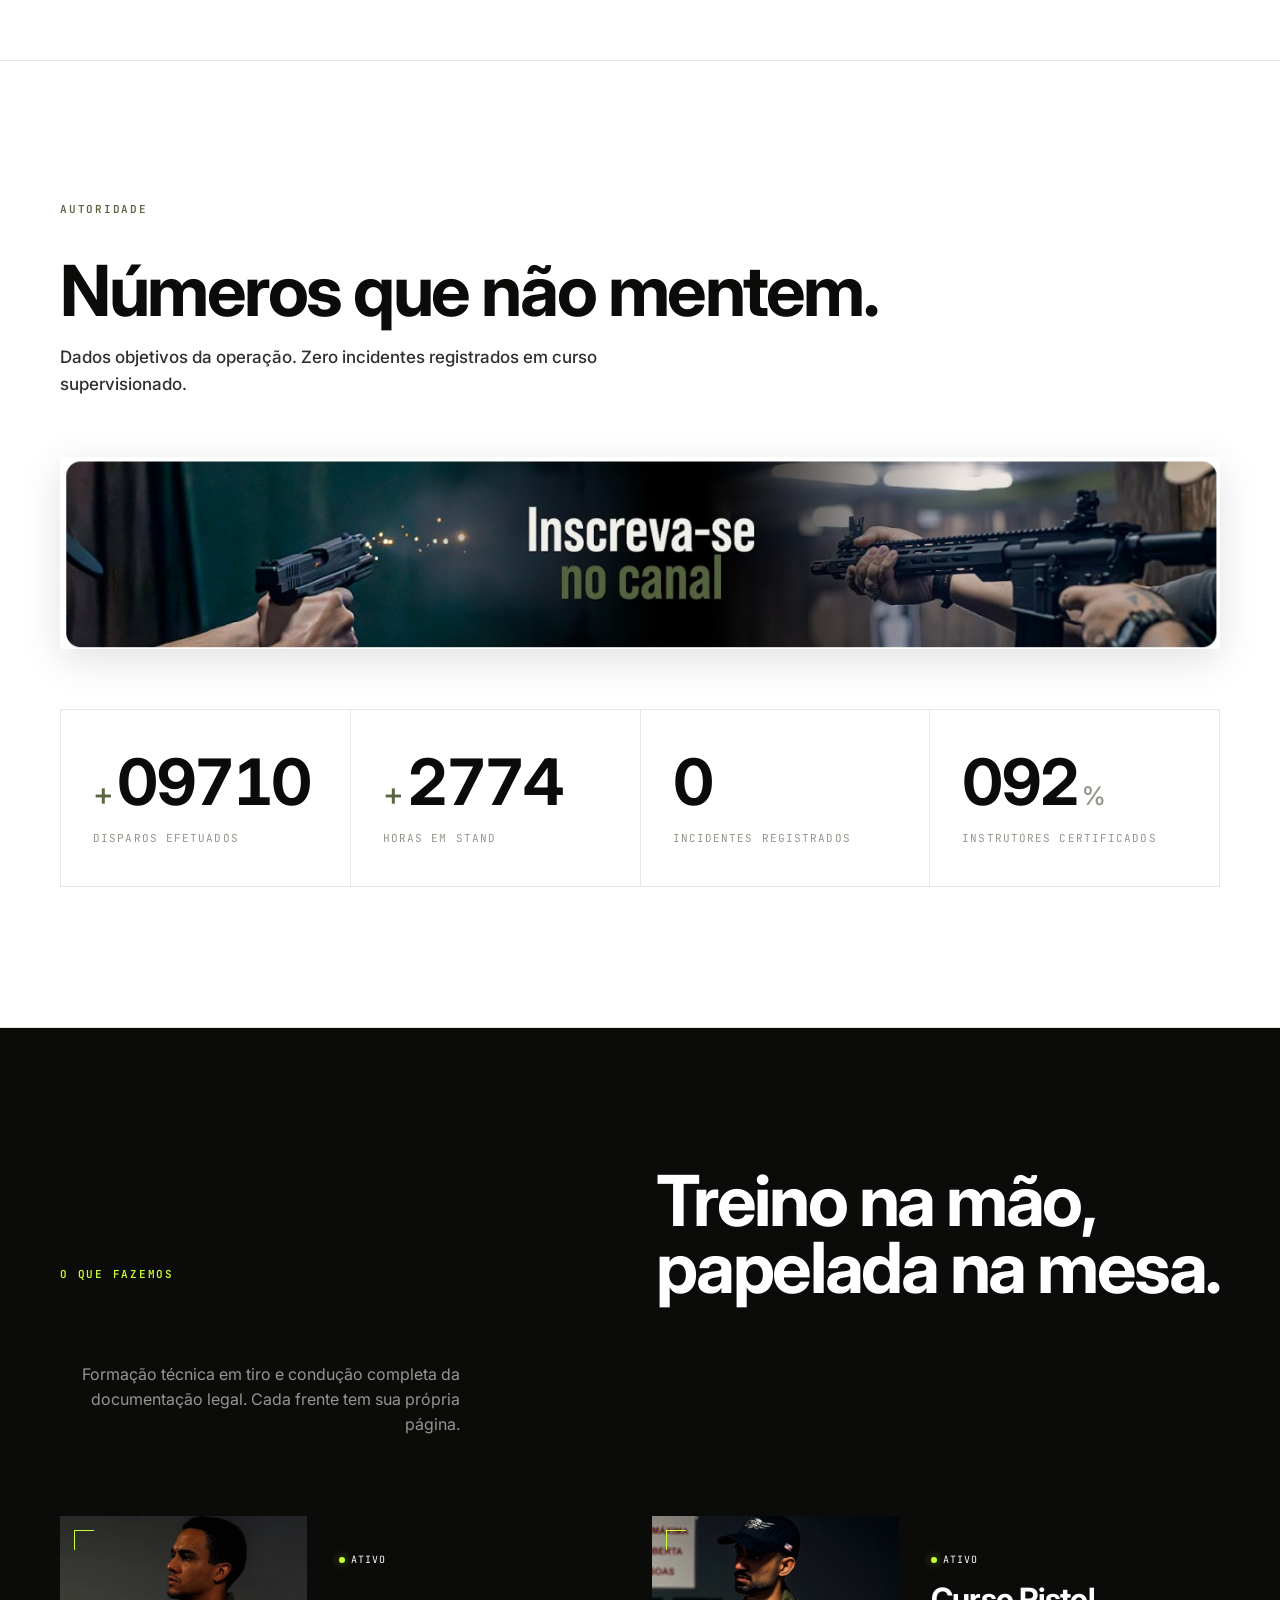
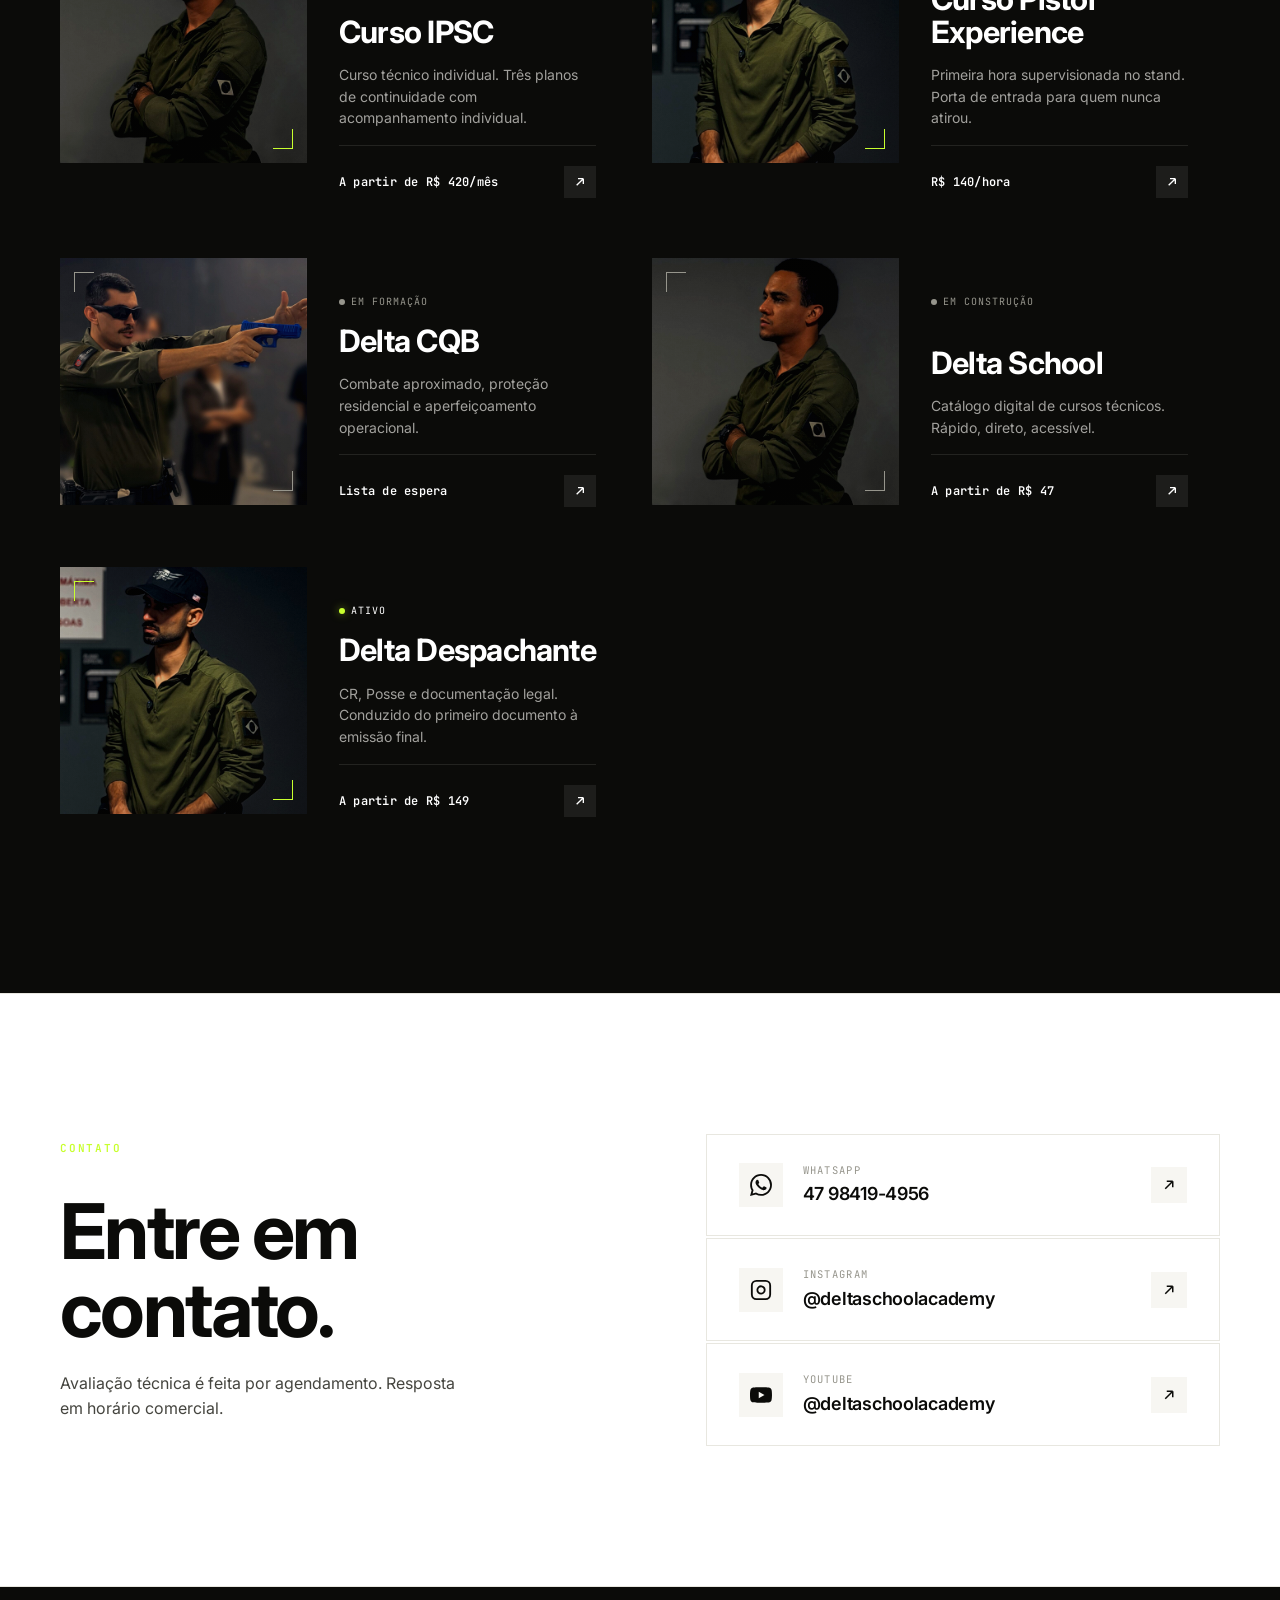
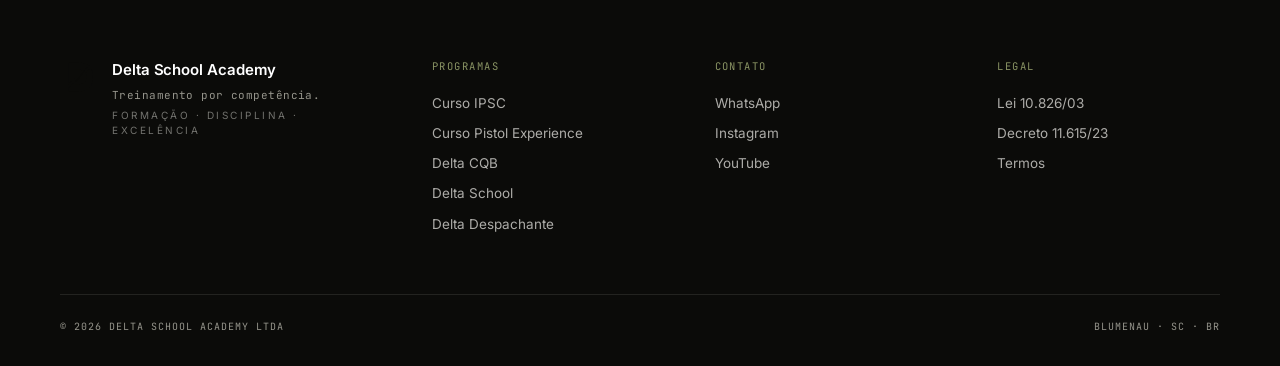
==== commit c6cdd1e3: "Update index.html" ====
--- a/index.html
+++ b/index.html
@@ -3,8 +3,60 @@
 <head>
 <meta charset="UTF-8">
 <meta name="viewport" content="width=device-width, initial-scale=1.0">
-<title>Delta School Academy — Treinamento por competência.</title>
-<meta name="description" content="Escola técnica de tiro em Blumenau, Santa Catarina. Curso IPSC, Delta CQB, Curso Pistol Experience e catálogo digital.">
+<title>Delta School Academy | Escola de Tiro em Blumenau SC</title>
+<meta name="description" content="Escola técnica de tiro em Blumenau. Cursos IPSC, Pistol Experience, programa CQB em formação e condução completa da documentação legal CR e Posse com instrutor certificado pela Polícia Federal.">
+<meta name="robots" content="index, follow, max-image-preview:large, max-snippet:-1">
+<meta name="author" content="Delta School Academy">
+<meta name="geo.region" content="BR-SC">
+<meta name="geo.placename" content="Blumenau">
+<link rel="canonical" href="https://deltaschoolacademy.com.br/">
+<meta property="og:type" content="website">
+<meta property="og:site_name" content="Delta School Academy">
+<meta property="og:locale" content="pt_BR">
+<meta property="og:title" content="Delta School Academy | Escola de Tiro em Blumenau SC">
+<meta property="og:description" content="Escola técnica de tiro em Blumenau. Cursos IPSC, Pistol Experience, programa CQB em formação e condução completa da documentação legal CR e Posse com instrutor certificado pela Polícia Federal.">
+<meta property="og:url" content="https://deltaschoolacademy.com.br/">
+<meta property="og:image" content="https://deltaschoolacademy.com.br/img/og-cover.jpg">
+<meta property="og:image:width" content="1200">
+<meta property="og:image:height" content="630">
+<meta name="twitter:card" content="summary_large_image">
+<meta name="twitter:title" content="Delta School Academy | Escola de Tiro em Blumenau SC">
+<meta name="twitter:description" content="Escola técnica de tiro em Blumenau. Cursos IPSC, Pistol Experience, programa CQB em formação e condução completa da documentação legal CR e Posse com instrutor certificado pela Polícia Federal.">
+<meta name="twitter:image" content="https://deltaschoolacademy.com.br/img/og-cover.jpg">
+<script type="application/ld+json">
+{
+  "@context": "https://schema.org",
+  "@type": "EducationalOrganization",
+  "name": "Delta School Academy",
+  "alternateName": "Delta School",
+  "url": "https://deltaschoolacademy.com.br/",
+  "logo": "https://deltaschoolacademy.com.br/img/favicon.svg",
+  "image": "https://deltaschoolacademy.com.br/img/og-cover.jpg",
+  "description": "Escola técnica de tiro e documentação legal CR/Posse em Blumenau, Santa Catarina.",
+  "slogan": "Formação, Disciplina, Excelência",
+  "address": {
+    "@type": "PostalAddress",
+    "addressLocality": "Blumenau",
+    "addressRegion": "SC",
+    "addressCountry": "BR"
+  },
+  "telephone": "+5547984194956",
+  "contactPoint": {
+    "@type": "ContactPoint",
+    "telephone": "+5547984194956",
+    "contactType": "customer service",
+    "availableLanguage": "Portuguese"
+  },
+  "sameAs": [
+    "https://instagram.com/deltaschoolacademy",
+    "https://youtube.com/@DeltaSchoolAcademy"
+  ],
+  "areaServed": {
+    "@type": "State",
+    "name": "Santa Catarina"
+  }
+}
+</script>
 <meta name="theme-color" content="#0B0B09">
 <link rel="icon" type="image/svg+xml" href="img/favicon.svg">
 <link rel="icon" type="image/png" sizes="32x32" href="img/favicon-32.png">
--- a/styles-v3.css
+++ b/styles-v3.css
@@ -2397,3 +2397,680 @@
   margin-top: 4px;
 }
 body:has(.page-hero) .footer-v3-slogan { color: rgba(242,241,236,0.45); }
+
+/* ========================================
+   REFINAMENTOS v3.1 — nov 2026
+   ======================================== */
+
+/* Nav escura sólida em TODAS as páginas */
+.nav {
+  background: #0B0B09 !important;
+  backdrop-filter: none !important;
+  -webkit-backdrop-filter: none !important;
+  border-bottom: 1px solid rgba(242, 241, 236, 0.08) !important;
+}
+.nav .brand,
+.nav .brand-mark-svg,
+.nav .brand-name { color: #F2F1EC !important; }
+.nav-links a { color: rgba(242, 241, 236, 0.75); }
+.nav-links a:hover,
+.nav-links a.active { color: #F2F1EC !important; }
+.nav-links a.active::after { background: var(--neon); }
+.nav-burger span { background: #F2F1EC !important; }
+
+/* Botão Contato no padrão hover permanente (preto, borda neon, texto neon) */
+.nav-cta {
+  background: transparent !important;
+  color: var(--neon) !important;
+  border: 1px solid rgba(201,255,46,0.55) !important;
+  box-shadow: inset 0 0 0 0 transparent !important;
+}
+.nav-cta:hover {
+  background: var(--neon) !important;
+  color: #0B0B09 !important;
+  border-color: var(--neon) !important;
+  box-shadow: 0 0 24px rgba(201,255,46,0.35) !important;
+}
+.nav-cta:hover .dot-neon { background: #0B0B09; box-shadow: none; }
+
+/* Páginas internas — overrides do bloco body:has(.page-hero) */
+body:has(.page-hero) .nav-cta {
+  background: transparent !important;
+  color: var(--neon) !important;
+}
+body:has(.page-hero) .nav-cta:hover {
+  background: var(--neon) !important;
+  color: #0B0B09 !important;
+}
+
+/* ========================================
+   FOTO NO HERO (IPSC e CQB)
+   ======================================== */
+.page-hero.has-photo {
+  position: relative;
+}
+.page-hero.has-photo .page-hero-inner {
+  display: grid;
+  grid-template-columns: 1fr 480px;
+  gap: 80px;
+  align-items: center;
+  max-width: 1400px;
+  margin: 0 auto;
+}
+.page-hero.has-photo .ph-text { min-width: 0; }
+.page-hero.has-photo .ph-media {
+  position: relative;
+  aspect-ratio: 4/5;
+  overflow: hidden;
+  background: #111;
+}
+.page-hero.has-photo .ph-media-img {
+  position: absolute;
+  inset: 0;
+  background-size: cover;
+  background-position: center;
+  filter: contrast(1.06) saturate(1.12) brightness(1);
+  transition: transform 12s cubic-bezier(0.16, 1, 0.3, 1);
+}
+.page-hero.has-photo:hover .ph-media-img {
+  transform: scale(1.06);
+}
+.page-hero.has-photo .ph-tag {
+  position: absolute;
+  bottom: 18px; left: 18px;
+  font-family: var(--font-mono);
+  font-size: 10px;
+  letter-spacing: 0.15em;
+  color: var(--neon);
+  background: rgba(11,11,9,0.85);
+  padding: 7px 12px;
+  border: 1px solid rgba(201,255,46,0.3);
+  text-transform: uppercase;
+}
+.page-hero.has-photo .ph-tick {
+  position: absolute;
+  width: 22px; height: 22px;
+  border-color: var(--neon);
+  border-style: solid;
+  border-width: 0;
+  z-index: 2;
+}
+.page-hero.has-photo .ph-tick-tl { top: 12px; left: 12px; border-top-width: 1px; border-left-width: 1px; }
+.page-hero.has-photo .ph-tick-br { bottom: 12px; right: 12px; border-bottom-width: 1px; border-right-width: 1px; }
+
+@media (max-width: 920px) {
+  .page-hero.has-photo .page-hero-inner {
+    grid-template-columns: 1fr;
+    gap: 40px;
+  }
+  .page-hero.has-photo .ph-media { aspect-ratio: 4/3; }
+}
+
+/* ========================================
+   MOTION DESIGN v3.1 — toques leves de modernidade
+   ======================================== */
+
+/* Smooth scroll global */
+html { scroll-behavior: smooth; }
+
+/* Nav: aparece com fade+slide no load */
+.nav {
+  animation: nav-in 700ms cubic-bezier(0.16, 1, 0.3, 1) both;
+}
+@keyframes nav-in {
+  from { opacity: 0; transform: translateY(-8px); }
+  to   { opacity: 1; transform: translateY(0); }
+}
+
+/* Dot neon pulsa infinito em todos os CTAs */
+.dot-neon {
+  animation: dot-neon-pulse 2.4s cubic-bezier(0.4, 0, 0.6, 1) infinite;
+}
+@keyframes dot-neon-pulse {
+  0%, 100% { box-shadow: 0 0 0 0 rgba(201,255,46,0.55); }
+  50%      { box-shadow: 0 0 0 8px rgba(201,255,46,0); }
+}
+
+/* Botões primary com shimmer no hover */
+.btn-primary {
+  position: relative;
+  overflow: hidden;
+}
+.btn-primary::after {
+  content: '';
+  position: absolute;
+  inset: 0;
+  background: linear-gradient(110deg, transparent 20%, rgba(255,255,255,0.4) 50%, transparent 80%);
+  transform: translateX(-100%);
+  transition: transform 700ms var(--ease);
+  pointer-events: none;
+}
+.btn-primary:hover::after { transform: translateX(100%); }
+
+/* Plans: lift + border pulse no hover */
+.plan { will-change: transform; }
+.plan:hover {
+  transform: translateY(-4px);
+  box-shadow: 0 20px 40px rgba(0,0,0,0.25);
+}
+.plan-featured:hover {
+  transform: scale(1.02) translateY(-4px);
+  box-shadow: 0 20px 40px rgba(201,255,46,0.15);
+}
+
+/* Cards gerais (course, svc, pillar, method): sublinhado de entrada */
+.course-card,
+.svc-card,
+.pillar-card,
+.method-item,
+.pq-card,
+.faq-item {
+  position: relative;
+}
+.course-card::before,
+.svc-card::before,
+.pillar-card::before,
+.pq-card::before {
+  content: '';
+  position: absolute;
+  top: 0; left: 0;
+  width: 0;
+  height: 2px;
+  background: var(--neon);
+  transition: width 0.5s cubic-bezier(0.16, 1, 0.3, 1);
+  z-index: 1;
+}
+.course-card:hover::before,
+.svc-card:hover::before,
+.pillar-card:hover::before,
+.pq-card:hover::before {
+  width: 100%;
+}
+
+/* Service link/arrow: pulso no hover */
+.svc-link,
+.cc-link {
+  transition: transform 0.3s var(--ease), background 0.3s ease, color 0.3s ease, border-color 0.3s ease;
+}
+.svc-card:hover .svc-link { transform: translateX(2px); }
+
+/* Nav links: underline cresce do centro */
+.nav-links a {
+  position: relative;
+  padding: 2px 0;
+}
+.nav-links a::after {
+  content: '';
+  position: absolute;
+  bottom: 0; left: 50%;
+  width: 0;
+  height: 1px;
+  background: var(--neon);
+  transition: width 0.3s cubic-bezier(0.16, 1, 0.3, 1), left 0.3s cubic-bezier(0.16, 1, 0.3, 1);
+}
+.nav-links a:hover::after,
+.nav-links a.active::after {
+  width: 100%;
+  left: 0;
+}
+
+/* Contact card v3: arrow desliza no hover */
+.contact-card-v3 .cc-arrow svg { transition: transform 0.35s var(--ease); }
+.contact-card-v3:hover .cc-arrow svg {
+  transform: translate(3px, -3px);
+}
+
+/* Status tag: dot pulsa mais forte */
+.status-tag .status-dot {
+  animation: status-pulse 1.8s ease-in-out infinite;
+}
+@keyframes status-pulse {
+  0%, 100% { opacity: 1; transform: scale(1); }
+  50%      { opacity: 0.7; transform: scale(1.3); }
+}
+
+/* Pilares (CQB): ícone flutua suave no hover */
+.pillar-card .pillar-ico { transition: transform 0.5s var(--ease); }
+.pillar-card:hover .pillar-ico {
+  transform: translateY(-4px) rotate(-3deg);
+}
+
+/* Combo card (Delta School): glow pulsa */
+.combo-card::after {
+  content: '';
+  position: absolute;
+  top: -50%;
+  left: -20%;
+  width: 60%;
+  height: 200%;
+  background: radial-gradient(circle, rgba(201,255,46,0.08), transparent 60%);
+  animation: combo-glow 6s ease-in-out infinite;
+  pointer-events: none;
+}
+@keyframes combo-glow {
+  0%, 100% { transform: translateX(0); opacity: 0.6; }
+  50%      { transform: translateX(120%); opacity: 1; }
+}
+
+/* Marquee (side-marquee): velocidade um pouco mais suave */
+.side-marquee .marquee-track {
+  animation-timing-function: linear;
+}
+
+/* FAQ: expande suave */
+.faq-item[open] summary { color: var(--neon); }
+.faq-item p {
+  animation: faq-expand 0.4s cubic-bezier(0.16, 1, 0.3, 1);
+}
+@keyframes faq-expand {
+  from { opacity: 0; transform: translateY(-6px); }
+  to   { opacity: 1; transform: translateY(0); }
+}
+
+/* Hero banner YouTube: pulse neon sutil */
+.yt-banner::before {
+  content: '';
+  position: absolute;
+  inset: 0;
+  border: 1px solid transparent;
+  pointer-events: none;
+  transition: border-color 0.4s ease;
+}
+.yt-banner:hover::before { border-color: rgba(201,255,46,0.4); }
+
+/* Reduced motion kill switch */
+@media (prefers-reduced-motion: reduce) {
+  *, *::before, *::after {
+    animation-duration: 0.01ms !important;
+    transition-duration: 0.01ms !important;
+  }
+}
+
+/* ========================================
+   DOCUMENTO FLUTUANTE (Despachante hero)
+   ======================================== */
+.dp-hero { position: relative; overflow: hidden; }
+
+.doc-float {
+  position: absolute;
+  pointer-events: none;
+  z-index: 1;
+  filter: drop-shadow(0 25px 50px rgba(0,0,0,0.5)) drop-shadow(0 8px 20px rgba(0,0,0,0.35));
+}
+.doc-float img {
+  display: block;
+  width: 100%;
+  height: auto;
+  user-select: none;
+}
+
+/* Documento A — principal, grande, à direita */
+.doc-float-a {
+  top: 140px;
+  right: 60px;
+  width: 340px;
+  transform: rotate(6deg);
+  animation: doc-float-a 9s ease-in-out infinite;
+  opacity: 0.95;
+}
+@keyframes doc-float-a {
+  0%, 100% { transform: rotate(6deg) translateY(0) translateX(0); }
+  50%      { transform: rotate(6deg) translateY(-14px) translateX(-6px); }
+}
+
+/* Documento B — menor, atrás, à esquerda do principal */
+.doc-float-b {
+  top: 260px;
+  right: 340px;
+  width: 220px;
+  transform: rotate(-9deg);
+  animation: doc-float-b 11s ease-in-out infinite;
+  opacity: 0.55;
+  filter: drop-shadow(0 20px 40px rgba(0,0,0,0.55)) blur(0.3px);
+}
+@keyframes doc-float-b {
+  0%, 100% { transform: rotate(-9deg) translateY(0); }
+  50%      { transform: rotate(-9deg) translateY(10px); }
+}
+
+/* Em telas pequenas: documentos descem de tamanho e vão pro fim do hero */
+@media (max-width: 1100px) {
+  .doc-float-a { width: 260px; right: 20px; top: 180px; }
+  .doc-float-b { width: 170px; right: 240px; top: 300px; }
+}
+@media (max-width: 820px) {
+  .doc-float-a {
+    width: 180px;
+    right: -30px;
+    top: auto;
+    bottom: 40px;
+    opacity: 0.8;
+  }
+  .doc-float-b { display: none; }
+}
+@media (prefers-reduced-motion: reduce) {
+  .doc-float-a, .doc-float-b { animation: none; }
+}
+
+/* Garante que o conteúdo do hero fica acima dos documentos */
+.dp-hero .page-hero-inner {
+  position: relative;
+  z-index: 2;
+}
+
+/* ========================================================================
+   MOBILE REBUILD v3.2 — nov 2026
+   Princípio: não comprimir desktop; adaptar o jeito de mostrar
+   ======================================================================== */
+
+/* FALLBACK UNIVERSAL — elementos reveal nunca ficam invisíveis
+   (anima entrada mesmo se observer não disparar) */
+.reveal-stagger > *,
+body:has(.page-hero) .reveal-stagger > * {
+  animation: safety-reveal 800ms cubic-bezier(0.16, 1, 0.3, 1) 300ms both;
+}
+@keyframes safety-reveal {
+  from { opacity: 0; transform: translateY(32px); }
+  to   { opacity: 1; transform: translateY(0); }
+}
+.reveal-stagger.in-view > * { animation: none; opacity: 1; transform: translateY(0); }
+
+/* ========================================================================
+   HERO HOME — fix de overflow no mobile
+   ======================================================================== */
+@media (max-width: 820px) {
+  html, body { overflow-x: hidden; }
+  .hero-v3 { overflow: hidden; }
+  .hero-v3-title {
+    font-size: clamp(36px, 10.5vw, 64px);
+    letter-spacing: -0.035em;
+    line-height: 1;
+    margin-bottom: 22px;
+    word-break: keep-all;
+    hyphens: none;
+    max-width: 100%;
+  }
+  .hero-v3-title .htitle-line { white-space: nowrap; }
+  .hero-v3-content { padding: 0 18px; }
+  .hero-v3-lede { font-size: 14px; }
+  .hero-v3-meta { font-size: 10px; letter-spacing: 0.1em; }
+  .side-marquee { display: none; }
+}
+
+/* ========================================================================
+   PROGRAMAS NA HOME — carrossel horizontal com swipe no mobile
+   ======================================================================== */
+@media (max-width: 820px) {
+  .programas { padding: 60px 0 60px; }
+  .programas-head {
+    padding: 0 20px;
+    margin-bottom: 28px;
+    grid-template-columns: 1fr;
+    gap: 14px;
+  }
+  .programas-head .section-title { font-size: clamp(32px, 9vw, 44px); }
+  .programas-head .section-sub { font-size: 14px; text-align: left; max-width: 100%; }
+
+  .programas-list {
+    display: flex !important;
+    flex-direction: row !important;
+    gap: 14px;
+    overflow-x: auto;
+    scroll-snap-type: x mandatory;
+    -webkit-overflow-scrolling: touch;
+    padding: 0 20px 24px;
+    scrollbar-width: none;
+  }
+  .programas-list::-webkit-scrollbar { display: none; }
+
+  .prog-item {
+    flex: 0 0 82%;
+    scroll-snap-align: start;
+    grid-template-columns: 1fr !important;
+    min-height: 420px;
+  }
+  .prog-media { aspect-ratio: 4/3; }
+  .prog-info { padding: 22px 20px; }
+  .prog-name { font-size: 22px; }
+
+  /* Dica visual de que tem mais pra rolar */
+  .programas::after {
+    content: '← deslize para ver os outros programas →';
+    display: block;
+    text-align: center;
+    font-family: var(--f-mono);
+    font-size: 10px;
+    letter-spacing: 0.1em;
+    color: rgba(242,241,236,0.4);
+    margin-top: 6px;
+    padding: 0 20px;
+  }
+}
+
+/* ========================================================================
+   PLANOS IPSC — carrossel horizontal com swipe no mobile
+   ======================================================================== */
+@media (max-width: 820px) {
+  .plans-section { padding: 40px 0 40px; }
+  .plans {
+    display: flex !important;
+    flex-direction: row !important;
+    gap: 14px;
+    overflow-x: auto;
+    scroll-snap-type: x mandatory;
+    -webkit-overflow-scrolling: touch;
+    padding: 0 20px 30px;
+    scrollbar-width: none;
+  }
+  .plans::-webkit-scrollbar { display: none; }
+  .plan {
+    flex: 0 0 82%;
+    scroll-snap-align: start;
+    padding: 32px 24px;
+  }
+  .plan-featured { transform: none !important; }
+  .plans-section::after {
+    content: '← compare os planos →';
+    display: block;
+    text-align: center;
+    font-family: var(--f-mono);
+    font-size: 10px;
+    letter-spacing: 0.1em;
+    color: rgba(242,241,236,0.4);
+    margin-top: -14px;
+    padding: 0 20px;
+  }
+}
+
+/* ========================================================================
+   PILARES CQB — carrossel horizontal no mobile
+   ======================================================================== */
+@media (max-width: 820px) {
+  .pillars-section { padding: 40px 0 40px; }
+  .pillars-head { padding: 0 20px; margin-bottom: 28px; }
+  .pillars-head .section-title { font-size: clamp(28px, 8vw, 40px); }
+  .pillars-grid {
+    display: flex !important;
+    flex-direction: row !important;
+    gap: 14px;
+    overflow-x: auto;
+    scroll-snap-type: x mandatory;
+    -webkit-overflow-scrolling: touch;
+    padding: 0 20px 28px;
+    scrollbar-width: none;
+  }
+  .pillars-grid::-webkit-scrollbar { display: none; }
+  .pillar-card {
+    flex: 0 0 82%;
+    scroll-snap-align: start;
+  }
+  .pillars-section::after {
+    content: '← os três pilares →';
+    display: block;
+    text-align: center;
+    font-family: var(--f-mono);
+    font-size: 10px;
+    letter-spacing: 0.1em;
+    color: rgba(242,241,236,0.4);
+    margin-top: -16px;
+    padding: 0 20px;
+  }
+}
+
+/* ========================================================================
+   SERVIÇOS DESPACHANTE — tabs por categoria no mobile
+   ======================================================================== */
+@media (max-width: 820px) {
+  .services-section { padding: 40px 0 60px; }
+  .services-head { padding: 0 20px; margin-bottom: 28px; }
+  .services-head .section-title { font-size: clamp(28px, 8vw, 40px); }
+
+  .svc-tabs {
+    display: flex;
+    gap: 8px;
+    overflow-x: auto;
+    padding: 0 20px 18px;
+    scroll-snap-type: x mandatory;
+    -webkit-overflow-scrolling: touch;
+    scrollbar-width: none;
+    border-bottom: 1px solid rgba(242,241,236,0.08);
+  }
+  .svc-tabs::-webkit-scrollbar { display: none; }
+  .svc-tab {
+    flex: 0 0 auto;
+    background: transparent;
+    color: rgba(242,241,236,0.6);
+    border: none;
+    padding: 10px 14px;
+    font-family: var(--f-mono);
+    font-size: 11px;
+    letter-spacing: 0.1em;
+    text-transform: uppercase;
+    cursor: pointer;
+    transition: color 0.3s, border-bottom 0.3s;
+    border-bottom: 2px solid transparent;
+    margin-bottom: -1px;
+    white-space: nowrap;
+  }
+  .svc-tab.active {
+    color: var(--neon);
+    border-bottom-color: var(--neon);
+  }
+
+  .services-grid {
+    display: block !important;
+    padding: 16px 20px 0;
+  }
+  .svc-card {
+    display: none;
+    margin-bottom: 14px;
+  }
+  .svc-card.visible {
+    display: flex;
+    animation: safety-reveal 400ms cubic-bezier(0.16, 1, 0.3, 1);
+  }
+  .services-note { padding: 0 20px; font-size: 11px; }
+}
+/* Desktop: oculta tabs */
+.svc-tabs { display: none; }
+@media (max-width: 820px) { .svc-tabs { display: flex; } }
+
+/* ========================================================================
+   DOCUMENTO FLUTUANTE — repensado para mobile
+   ======================================================================== */
+@media (max-width: 820px) {
+  .doc-float-b { display: none; }
+  /* Mobile: usa flex-column pra documento aparecer abaixo do texto do hero */
+  .dp-hero {
+    display: flex;
+    flex-direction: column;
+    overflow: visible;
+    padding-bottom: 60px;
+  }
+  .dp-hero .page-hero-inner { order: 1; padding-bottom: 20px; }
+  .doc-float-a {
+    order: 2;
+    position: relative !important;
+    width: 260px !important;
+    margin: 20px auto 0;
+    opacity: 0.95 !important;
+    top: auto !important;
+    right: auto !important;
+    bottom: auto !important;
+    transform: rotate(-4deg);
+    animation: doc-mobile-float 7s ease-in-out infinite;
+    filter: drop-shadow(0 18px 40px rgba(0,0,0,0.55));
+  }
+  @keyframes doc-mobile-float {
+    0%, 100% { transform: rotate(-4deg) translateY(0); }
+    50%      { transform: rotate(-4deg) translateY(-8px); }
+  }
+}
+
+/* ========================================================================
+   HERO PÁGINAS INTERNAS — mais compacto no mobile
+   ======================================================================== */
+@media (max-width: 820px) {
+  .page-hero { padding: 100px 20px 40px; }
+  .page-hero-inner { max-width: 100%; }
+  .page-title {
+    font-size: clamp(36px, 10vw, 52px);
+    line-height: 1;
+    margin-bottom: 20px;
+  }
+  .page-lede { font-size: 15px; line-height: 1.55; }
+  .page-crumb { font-size: 10px; margin-bottom: 20px; }
+  .status-tag { font-size: 10px; padding: 6px 12px; margin-bottom: 16px; }
+  .hero-ctas { margin-top: 24px; flex-direction: column; align-items: stretch; }
+  .btn-primary, .btn-ghost { justify-content: center; text-align: center; }
+  .page-hero.has-photo .page-hero-inner {
+    grid-template-columns: 1fr !important;
+    gap: 28px !important;
+  }
+  .page-hero.has-photo .ph-media { aspect-ratio: 4/3; }
+}
+
+/* ========================================================================
+   MÉTODO / "PARA QUEM É" / FAQ — otimizados mobile
+   ======================================================================== */
+@media (max-width: 820px) {
+  .method-section, .pq-section, .faq-section { padding: 40px 20px; }
+  .method-head, .pq-head, .faq-head { margin-bottom: 28px; }
+  .method-head .section-title,
+  .pq-head .section-title,
+  .faq-head .section-title { font-size: clamp(28px, 8vw, 40px); }
+  .method-grid { grid-template-columns: 1fr !important; gap: 1px; }
+  .method-grid-6 { grid-template-columns: 1fr !important; }
+  .method-item { padding: 24px 20px; }
+  .pq-grid { grid-template-columns: 1fr !important; }
+  .pq-card { padding: 28px 22px; }
+  .faq-grid { grid-template-columns: 1fr !important; }
+  .faq-item { padding: 20px 22px; }
+  .faq-item summary { font-size: 15px; }
+}
+
+/* ========================================================================
+   AUTORIDADE / CTA CLOSE — mobile
+   ======================================================================== */
+@media (max-width: 820px) {
+  .dp-authority { padding: 40px 20px 60px; }
+  .dp-authority .section-title { font-size: clamp(28px, 8vw, 40px); margin-bottom: 32px; }
+  .dp-auth-grid { grid-template-columns: 1fr !important; gap: 20px; }
+  .dp-auth-item { padding: 20px 0 0; }
+
+  .cta-close { padding: 60px 20px; }
+  .cta-close-grid { grid-template-columns: 1fr; gap: 28px; }
+  .cta-close-title { font-size: clamp(32px, 9vw, 44px); margin-bottom: 16px; }
+  .cta-close-sub { font-size: 14px; }
+  .waitlist-inner { padding: 36px 24px !important; grid-template-columns: 1fr !important; gap: 28px !important; }
+  .waitlist-stats { grid-template-columns: 1fr 1fr; gap: 1px; }
+
+  .combo-card { padding: 32px 22px !important; gap: 24px !important; }
+  .combo-title { font-size: clamp(32px, 9vw, 44px) !important; }
+  .combo-meta { grid-template-columns: 1fr 1fr !important; gap: 16px !important; }
+  .catalog-grid { grid-template-columns: 1fr !important; gap: 14px; }
+
+  .filter-section { padding: 40px 20px; }
+  .filter-inner { padding: 32px 22px !important; }
+  .filter-list li { font-size: 14px; }
+}
